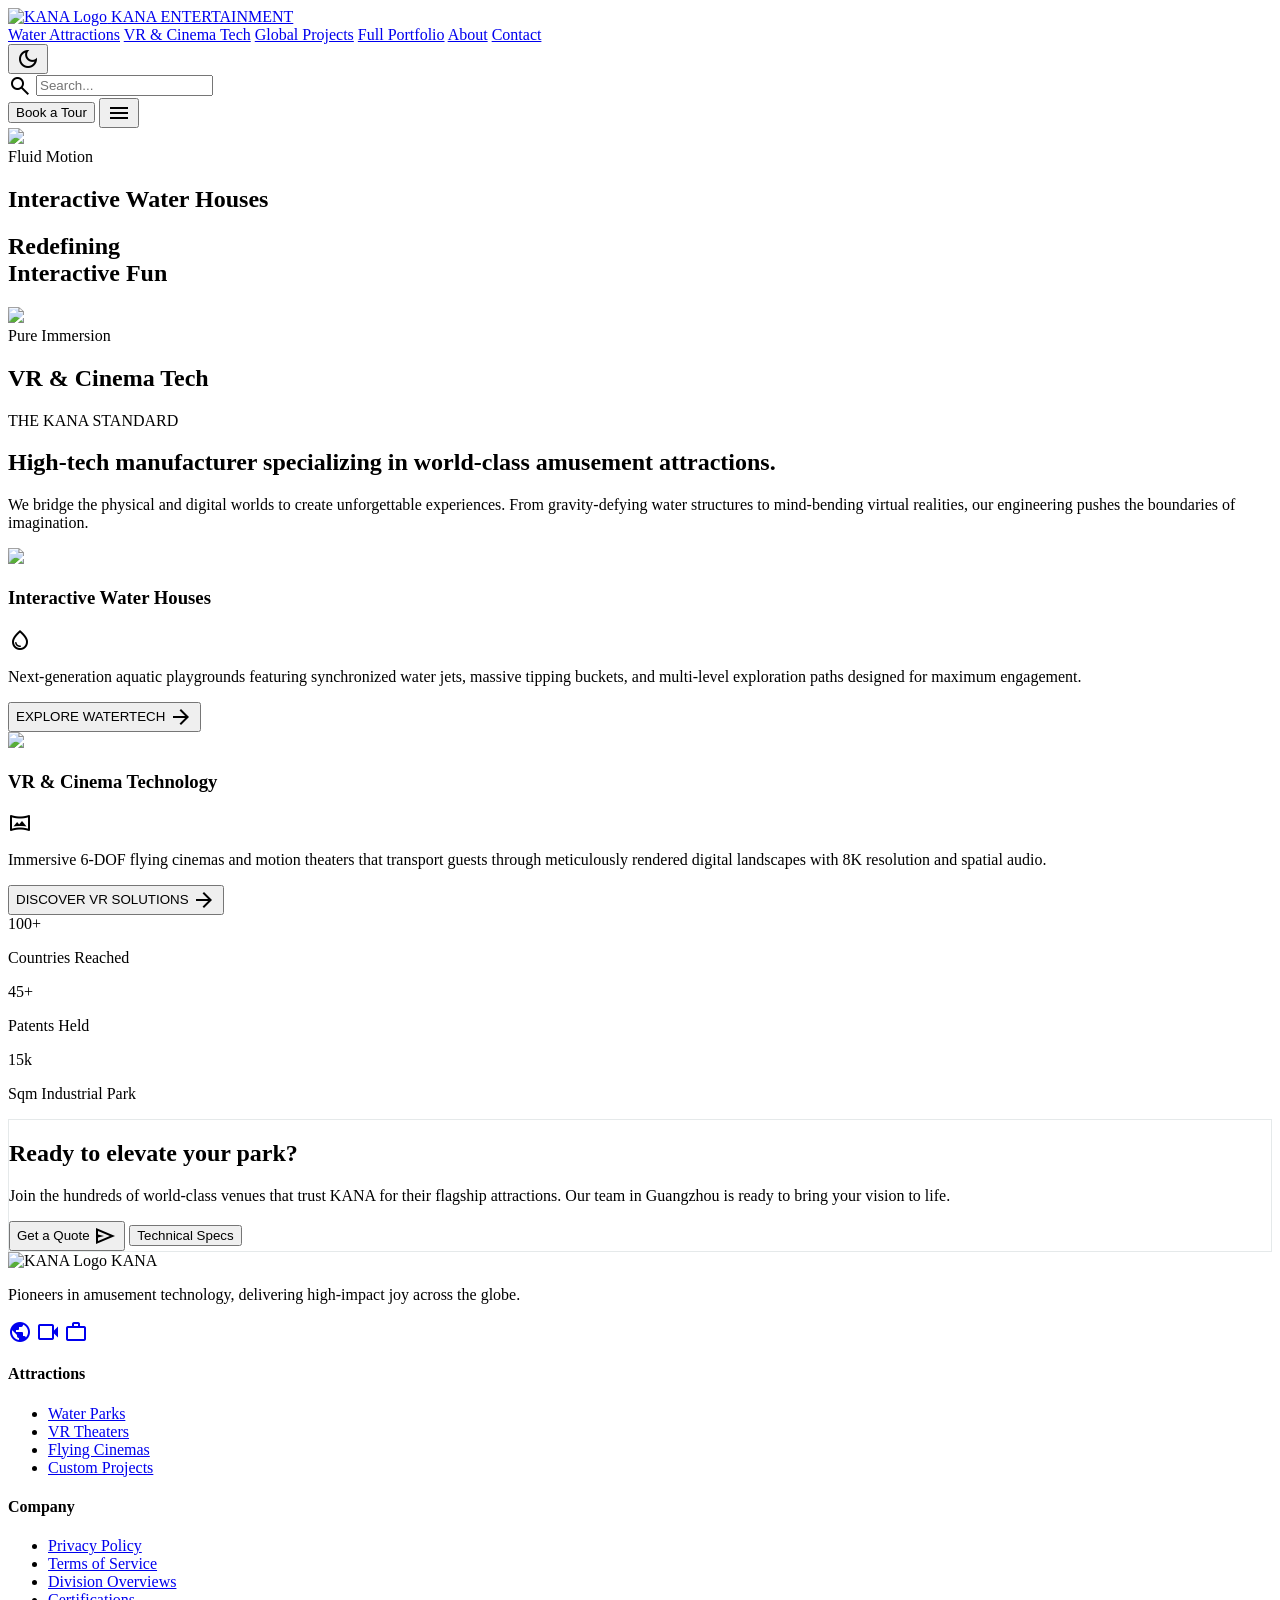
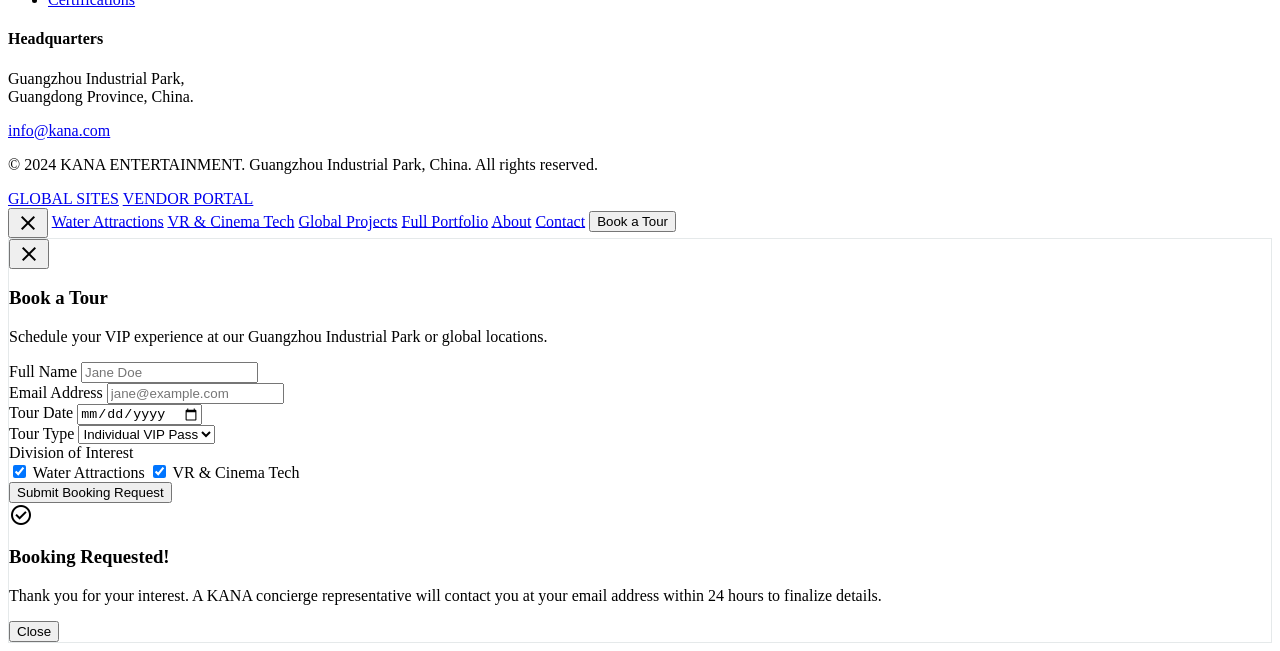
==== index.html @ 8e496fe6 "Add files via upload" ====
<!DOCTYPE html>

<html class="scroll-smooth" lang="en"><head>
<meta charset="utf-8"/>
<meta content="width=device-width, initial-scale=1.0" name="viewport"/>
<title>KANA ENTERTAINMENT | Home</title>
<link href="https://fonts.googleapis.com" rel="preconnect"/>
<link crossorigin="" href="https://fonts.gstatic.com" rel="preconnect"/>
<link href="https://fonts.googleapis.com/css2?family=Sora:wght@600;700;800&amp;family=Plus+Jakarta+Sans:wght@400;500&amp;family=JetBrains+Mono:wght@700&amp;family=Material+Symbols+Outlined:wght,FILL@100..700,0..1&amp;display=swap" rel="stylesheet"/>
<link href="https://fonts.googleapis.com/css2?family=Material+Symbols+Outlined:wght,FILL@100..700,0..1&amp;display=swap" rel="stylesheet"/>
<link href="https://fonts.googleapis.com/css2?family=JetBrains+Mono:wght@100..900&amp;family=Plus+Jakarta+Sans:wght@100..900&amp;family=Sora:wght@100..900&amp;display=swap" rel="stylesheet"/>
<script src="https://cdn.tailwindcss.com?plugins=forms,container-queries"></script>
<script id="tailwind-config">
      tailwind.config = {
        darkMode: "class",
        theme: {
          extend: {
            "colors": {
                    "on-tertiary": "#ffffff",
                    "on-primary-container": "#6f93a0",
                    "on-tertiary-fixed": "#001f23",
                    "surface-container": "#eeeeee",
                    "secondary": "#a04100",
                    "surface-dim": "#dadadb",
                    "surface-container-lowest": "#ffffff",
                    "on-primary-fixed-variant": "#274c57",
                    "kinetic-orange": "#FF6B00",
                    "on-secondary": "#ffffff",
                    "surface-container-low": "#f4f3f4",
                    "primary-container": "#002b36",
                    "on-primary": "#ffffff",
                    "deep-teal": "#002B36",
                    "on-background": "#1a1c1d",
                    "primary": "#00151b",
                    "on-tertiary-fixed-variant": "#004f55",
                    "surface-variant": "#e2e2e3",
                    "tertiary-fixed": "#87f3ff",
                    "inverse-on-surface": "#f1f0f1",
                    "secondary-fixed-dim": "#ffb693",
                    "on-primary-fixed": "#001f28",
                    "surface": "#faf9fa",
                    "primary-fixed": "#c3e8f7",
                    "neutral-gray": "#F8FAFB",
                    "inverse-surface": "#2f3131",
                    "on-secondary-fixed-variant": "#7a3000",
                    "inverse-primary": "#a7ccda",
                    "secondary-fixed": "#ffdbcc",
                    "on-surface": "#1a1c1d",
                    "tertiary-container": "#002c30",
                    "surface-container-highest": "#e2e2e3",
                    "electric-cyan": "#00A8B5",
                    "tertiary": "#001518",
                    "on-error-container": "#93000a",
                    "outline-variant": "#c1c7cb",
                    "on-surface-variant": "#41484b",
                    "on-tertiary-container": "#009da9",
                    "background": "#faf9fa",
                    "tertiary-fixed-dim": "#59d8e5",
                    "error-container": "#ffdad6",
                    "error": "#ba1a1a",
                    "surface-white": "#FFFFFF",
                    "on-secondary-container": "#572000",
                    "outline": "#71787b",
                    "surface-bright": "#faf9fa",
                    "on-secondary-fixed": "#351000",
                    "secondary-container": "#fe6b00",
                    "surface-tint": "#406370",
                    "surface-container-high": "#e8e8e9",
                    "on-error": "#ffffff",
                    "primary-fixed-dim": "#a7ccda"
            },
            "borderRadius": {
                    "DEFAULT": "0.25rem",
                    "lg": "0.5rem",
                    "xl": "0.75rem",
                    "full": "9999px"
            },
            "spacing": {
                    "margin-mobile": "16px",
                    "base": "8px",
                    "gutter": "24px",
                    "margin-desktop": "64px",
                    "container-max": "1280px",
                    "section-gap": "120px"
            },
            "fontFamily": {
                    "label-caps": ["JetBrains Mono"],
                    "headline-lg": ["Sora"],
                    "headline-lg-mobile": ["Sora"],
                    "body-lg": ["Plus Jakarta Sans"],
                    "headline-md": ["Sora"],
                    "display-lg": ["Sora"],
                    "body-md": ["Plus Jakarta Sans"]
            },
            "fontSize": {
                    "label-caps": ["12px", {"lineHeight": "16px", "letterSpacing": "0.1em", "fontWeight": "700"}],
                    "headline-lg": ["48px", {"lineHeight": "56px", "fontWeight": "700"}],
                    "headline-lg-mobile": ["32px", {"lineHeight": "40px", "fontWeight": "700"}],
                    "body-lg": ["18px", {"lineHeight": "28px", "fontWeight": "400"}],
                    "headline-md": ["32px", {"lineHeight": "40px", "fontWeight": "600"}],
                    "display-lg": ["72px", {"lineHeight": "80px", "letterSpacing": "-0.02em", "fontWeight": "800"}],
                    "body-md": ["16px", {"lineHeight": "24px", "fontWeight": "400"}]
            }
          },
        },
      }
    </script>
<style>
        .material-symbols-outlined {
            font-variation-settings: 'FILL' 0, 'wght' 400, 'GRAD' 0, 'opsz' 24;
            vertical-align: middle;
        }
        .glass-card {
            background: rgba(255, 255, 255, 0.7);
            backdrop-filter: blur(12px);
            border: 1px solid rgba(0, 43, 54, 0.1);
        }
        .hero-split-mask {
            clip-path: polygon(0 0, 100% 0, 85% 100%, 0% 100%);
        }
        @media (max-width: 768px) {
            .hero-split-mask {
                clip-path: none;
            }
        }
    </style>
</head>
<body class="bg-background dark:bg-primary text-on-background dark:text-white font-body-md selection:bg-electric-cyan selection:text-white overflow-x-hidden transition-colors duration-300">
<!-- TopNavBar -->
<nav class="fixed top-0 w-full z-50 bg-surface/80 dark:bg-primary/80 backdrop-blur-md animate-fade-in transition-colors duration-300 border-b border-surface-variant/10 dark:border-white/10">
<div class="flex justify-between items-center w-full px-margin-mobile md:px-margin-desktop py-3 md:py-4 max-w-container-max mx-auto">
<a href="index.html" class="flex items-center gap-3 hover:opacity-90 transition-opacity">
<img alt="KANA Logo" class="h-8 w-8 md:h-10 md:w-10 object-contain" src="https://lh3.googleusercontent.com/aida-public/[base64]"/>
<span class="font-headline-md text-base md:text-xl font-bold text-deep-teal dark:text-electric-cyan tracking-tight whitespace-nowrap">KANA ENTERTAINMENT</span>
</a>
<div class="hidden xl:flex items-center gap-6 2xl:gap-8">
<a class="font-label-caps text-[11px] 2xl:text-label-caps text-on-surface-variant dark:text-surface-variant hover:text-electric-cyan transition-colors duration-200 whitespace-nowrap" href="interactive-water-houses.html">Water Attractions</a>
<a class="font-label-caps text-[11px] 2xl:text-label-caps text-on-surface-variant dark:text-surface-variant hover:text-electric-cyan transition-colors duration-200 whitespace-nowrap" href="vr-cinema-technology.html">VR &amp; Cinema Tech</a>
<a class="font-label-caps text-[11px] 2xl:text-label-caps text-on-surface-variant dark:text-surface-variant hover:text-electric-cyan transition-colors duration-200 whitespace-nowrap" href="global-case-studies.html">Global Projects</a>
<a class="font-label-caps text-[11px] 2xl:text-label-caps text-on-surface-variant dark:text-surface-variant hover:text-electric-cyan transition-colors duration-200 whitespace-nowrap" href="full-portfolio-hero.html">Full Portfolio</a>
<a class="font-label-caps text-[11px] 2xl:text-label-caps text-on-surface-variant dark:text-surface-variant hover:text-electric-cyan transition-colors duration-200" href="index.html#about">About</a>
<a class="font-label-caps text-[11px] 2xl:text-label-caps text-on-surface-variant dark:text-surface-variant hover:text-electric-cyan transition-colors duration-200" href="index.html#contact">Contact</a>
</div>
<div class="flex items-center gap-2 md:gap-4">
<button id="theme-toggle" class="material-symbols-outlined text-deep-teal dark:text-electric-cyan p-2 hover:bg-surface-container dark:hover:bg-primary-container rounded-full transition-all text-xl md:text-2xl" title="Toggle Theme">
  dark_mode
</button>
<div class="hidden 2xl:block relative">
<span class="material-symbols-outlined absolute left-3 top-1/2 -translate-y-1/2 text-outline">search</span>
<input class="bg-surface-container dark:bg-primary/50 border-none rounded-full py-2 pl-10 pr-4 text-body-md text-on-surface dark:text-white focus:ring-2 focus:ring-electric-cyan transition-all w-32 focus:w-48" placeholder="Search..." type="text"/>
</div>
<button class="hidden md:block bg-deep-teal dark:bg-electric-cyan text-white dark:text-primary font-label-caps text-[10px] md:text-label-caps px-4 py-2 md:px-6 md:py-3 rounded-full hover:bg-electric-cyan dark:hover:bg-white active:scale-95 transition-all shadow-lg shadow-deep-teal/10 whitespace-nowrap">Book a Tour</button>
<button id="mobile-menu-btn" class="xl:hidden material-symbols-outlined text-deep-teal dark:text-electric-cyan p-2 focus:outline-none hover:bg-surface-container dark:hover:bg-primary-container rounded-full transition-all text-2xl md:text-3xl" title="Open Menu">
  menu
</button>
</div>
</div>
</nav>
<main>
<!-- Hero Section -->
<section class="relative min-h-screen flex flex-col md:flex-row overflow-hidden">
<!-- Split Left: Water Attractions -->
<div onclick="window.location.href='interactive-water-houses.html'" class="relative w-full md:w-1/2 h-[50vh] md:h-screen hero-split-mask group cursor-pointer transition-all duration-700 ease-in-out md:hover:w-[60%]">
<div class="absolute inset-0 bg-deep-teal/20 z-10 group-hover:bg-deep-teal/0 transition-colors"></div>
<img class="absolute inset-0 w-full h-full object-cover transition-transform duration-1000 group-hover:scale-110" data-alt="A sprawling, ultra-modern luxury water park at golden hour, featuring massive colorful slides, a large interactive water house with kinetic buckets, and sparkling azure pools. The lighting is warm and cinematic, emphasizing the splash and dynamic movement of water. The overall aesthetic is vibrant and premium, aligning with a high-end entertainment resort." src="https://lh3.googleusercontent.com/aida-public/[base64]"/>
<div class="absolute bottom-12 left-12 md:left-margin-desktop z-20 max-w-md">
<span class="inline-block bg-electric-cyan text-white font-label-caps text-label-caps px-3 py-1 rounded-full mb-4">Fluid Motion</span>
<h2 class="font-headline-lg-mobile md:font-headline-lg text-headline-lg-mobile md:text-headline-lg text-white drop-shadow-lg">Interactive Water Houses</h2>
</div>
</div>
<!-- Hero Center Title Overlay -->
<div class="absolute inset-0 z-30 pointer-events-none flex items-center justify-center">
<div class="text-center px-4">
<h1 class="font-display-lg text-[40px] md:text-display-lg leading-tight text-white md:text-deep-teal drop-shadow-2xl mix-blend-difference">
                        Redefining<br/>Interactive Fun
                    </h1>
</div>
</div>
<!-- Split Right: VR Tech -->
<div onclick="window.location.href='vr-cinema-technology.html'" class="relative w-full md:w-1/2 h-[50vh] md:h-screen group cursor-pointer transition-all duration-700 ease-in-out md:hover:w-[60%]">
<div class="absolute inset-0 bg-primary/40 z-10 group-hover:bg-primary/10 transition-colors"></div>
<img class="absolute inset-0 w-full h-full object-cover transition-transform duration-1000 group-hover:scale-110" data-alt="A futuristic virtual reality flight cinema interior with sleek ergonomic motion seats and immersive high-resolution screens. The lighting features neon electric cyan and kinetic orange accents against a dark, tech-focused environment. High-tech sensors and carbon fiber textures are visible, creating a sophisticated and cutting-edge digital entertainment atmosphere." src="https://lh3.googleusercontent.com/aida-public/[base64]"/>
<div class="absolute bottom-12 right-12 md:right-margin-desktop z-20 text-right max-w-md">
<span class="inline-block bg-kinetic-orange text-white font-label-caps text-label-caps px-3 py-1 rounded-full mb-4">Pure Immersion</span>
<h2 class="font-headline-lg-mobile md:font-headline-lg text-headline-lg-mobile md:text-headline-lg text-white drop-shadow-lg">VR &amp; Cinema Tech</h2>
</div>
</div>
</section>
<!-- Intro Section (About) -->
<section id="about" class="py-section-gap px-margin-mobile md:px-margin-desktop max-w-container-max mx-auto text-center">
<p class="font-label-caps text-label-caps text-electric-cyan mb-4">THE KANA STANDARD</p>
<h2 class="font-headline-lg-mobile md:font-headline-lg text-headline-lg-mobile md:text-headline-lg text-deep-teal max-w-3xl mx-auto mb-8">
                High-tech manufacturer specializing in world-class amusement attractions.
            </h2>
<p class="font-body-lg text-body-lg text-on-surface-variant max-w-2xl mx-auto">
                We bridge the physical and digital worlds to create unforgettable experiences. From gravity-defying water structures to mind-bending virtual realities, our engineering pushes the boundaries of imagination.
            </p>
</section>
<!-- Divisions Section: Bento Grid Cards -->
<section class="pb-section-gap px-margin-mobile md:px-margin-desktop max-w-container-max mx-auto">
<div class="grid grid-cols-1 lg:grid-cols-2 gap-gutter">
<!-- Water House Card -->
<div class="group relative overflow-hidden rounded-xl bg-surface-white border border-surface-variant hover:border-electric-cyan transition-all duration-300">
<div class="aspect-[16/9] overflow-hidden">
<img class="w-full h-full object-cover transition-transform duration-500 group-hover:scale-105" data-alt="Close up of a highly detailed, colorful interactive water play structure designed for kids and families. Multiple tiers, decorative water features, and bright yellow and blue pipes create a playful environment. The water is crystalline and caught in high-speed motion, reflecting bright daylight. Professional architectural photography with a focus on structural innovation." src="https://lh3.googleusercontent.com/aida-public/[base64]"/>
</div>
<div class="p-8">
<div class="flex justify-between items-start mb-4">
<h3 class="font-headline-md text-headline-md text-deep-teal">Interactive Water Houses</h3>
<span class="material-symbols-outlined text-electric-cyan">water_drop</span>
</div>
<p class="font-body-md text-body-md text-on-surface-variant mb-6">
                            Next-generation aquatic playgrounds featuring synchronized water jets, massive tipping buckets, and multi-level exploration paths designed for maximum engagement.
                        </p>
<button onclick="window.location.href='interactive-water-houses.html'" class="flex items-center gap-2 font-label-caps text-label-caps text-electric-cyan group/btn">
                            EXPLORE WATERTECH 
                            <span class="material-symbols-outlined transition-transform group-hover/btn:translate-x-1">arrow_forward</span>
</button>
</div>
</div>
<!-- VR Tech Card -->
<div class="group relative overflow-hidden rounded-xl bg-surface-white border border-surface-variant hover:border-kinetic-orange transition-all duration-300">
<div class="aspect-[16/9] overflow-hidden">
<img class="w-full h-full object-cover transition-transform duration-500 group-hover:scale-105" data-alt="A high-tech VR flying cinema rig featuring heavy-duty robotic arms and 6-DOF motion platforms. The lighting is moody and dark with sharp kinetic orange accents illuminating the mechanical joints and polished carbon fiber panels. The image captures the sheer scale and engineering precision of a top-tier amusement technology factory." src="https://lh3.googleusercontent.com/aida-public/[base64]"/>
</div>
<div class="p-8">
<div class="flex justify-between items-start mb-4">
<h3 class="font-headline-md text-headline-md text-deep-teal">VR &amp; Cinema Technology</h3>
<span class="material-symbols-outlined text-kinetic-orange">vrpano</span>
</div>
<p class="font-body-md text-body-md text-on-surface-variant mb-6">
                            Immersive 6-DOF flying cinemas and motion theaters that transport guests through meticulously rendered digital landscapes with 8K resolution and spatial audio.
                        </p>
<button onclick="window.location.href='vr-cinema-technology.html'" class="flex items-center gap-2 font-label-caps text-label-caps text-kinetic-orange group/btn">
                            DISCOVER VR SOLUTIONS 
                            <span class="material-symbols-outlined transition-transform group-hover/btn:translate-x-1">arrow_forward</span>
</button>
</div>
</div>
</div>
</section>
<!-- Stats Section -->
<section class="bg-deep-teal py-section-gap relative overflow-hidden">
<!-- Decorative Background Element -->
<div class="absolute -top-24 -right-24 w-96 h-96 bg-electric-cyan/10 rounded-full blur-3xl"></div>
<div class="absolute -bottom-24 -left-24 w-96 h-96 bg-kinetic-orange/10 rounded-full blur-3xl"></div>
<div class="px-margin-mobile md:px-margin-desktop max-w-container-max mx-auto relative z-10">
<div class="grid grid-cols-1 md:grid-cols-3 gap-gutter text-center">
<div class="p-8 group">
<div class="text-electric-cyan font-display-lg text-display-lg mb-2 group-hover:scale-110 transition-transform">100+</div>
<p class="font-label-caps text-label-caps text-surface-white/60">Countries Reached</p>
</div>
<div class="p-8 group border-y md:border-y-0 md:border-x border-white/10">
<div class="text-kinetic-orange font-display-lg text-display-lg mb-2 group-hover:scale-110 transition-transform">45+</div>
<p class="font-label-caps text-label-caps text-surface-white/60">Patents Held</p>
</div>
<div class="p-8 group">
<div class="text-surface-white font-display-lg text-display-lg mb-2 group-hover:scale-110 transition-transform">15k</div>
<p class="font-label-caps text-label-caps text-surface-white/60">Sqm Industrial Park</p>
</div>
</div>
</div>
</section>
<!-- CTA Section -->
<section class="py-section-gap px-margin-mobile md:px-margin-desktop max-w-container-max mx-auto">
<div class="glass-card rounded-2xl p-12 flex flex-col md:flex-row items-center justify-between gap-gutter">
<div class="max-w-xl">
<h2 class="font-headline-md text-headline-md text-deep-teal mb-4">Ready to elevate your park?</h2>
<p class="font-body-md text-body-md text-on-surface-variant">
                        Join the hundreds of world-class venues that trust KANA for their flagship attractions. Our team in Guangzhou is ready to bring your vision to life.
                    </p>
</div>
<div class="flex flex-col sm:flex-row gap-4">
<button class="bg-kinetic-orange text-white font-label-caps text-label-caps px-10 py-5 rounded-full hover:shadow-xl hover:shadow-kinetic-orange/20 transition-all flex items-center gap-2">
                        Get a Quote <span class="material-symbols-outlined">send</span>
</button>
<button onclick="window.location.href='full-portfolio-hero.html'" class="border-2 border-electric-cyan text-electric-cyan font-label-caps text-label-caps px-10 py-5 rounded-full hover:bg-electric-cyan hover:text-white transition-all">
                        Technical Specs
                    </button>
</div>
</div>
</section>
</main>
<!-- Footer -->
<footer id="contact" class="bg-deep-teal w-full py-section-gap">
<div class="grid grid-cols-1 md:grid-cols-4 gap-gutter px-margin-mobile md:px-margin-desktop max-w-container-max mx-auto">
<!-- Brand Column -->
<div class="space-y-6">
<div class="flex items-center gap-3">
<img alt="KANA Logo" class="h-8 w-8 object-contain" src="https://lh3.googleusercontent.com/aida-public/[base64]"/>
<span class="font-headline-md text-headline-md font-bold text-kinetic-orange">KANA</span>
</div>
<p class="font-body-md text-body-md text-surface-variant/70">
                    Pioneers in amusement technology, delivering high-impact joy across the globe.
                </p>
<div class="flex gap-4">
<a class="text-surface-variant/70 hover:text-electric-cyan transition-colors" href="#"><span class="material-symbols-outlined">public</span></a>
<a class="text-surface-variant/70 hover:text-electric-cyan transition-colors" href="#"><span class="material-symbols-outlined">videocam</span></a>
<a class="text-surface-variant/70 hover:text-electric-cyan transition-colors" href="#"><span class="material-symbols-outlined">work</span></a>
</div>
</div>
<!-- Links Column 1 -->
<div>
<h4 class="font-label-caps text-label-caps text-surface-white mb-6">Attractions</h4>
<ul class="space-y-4">
<li><a class="font-body-md text-body-md text-surface-variant/70 hover:text-kinetic-orange transition-colors" href="interactive-water-houses.html">Water Parks</a></li>
<li><a class="font-body-md text-body-md text-surface-variant/70 hover:text-kinetic-orange transition-colors" href="vr-cinema-technology.html">VR Theaters</a></li>
<li><a class="font-body-md text-body-md text-surface-variant/70 hover:text-kinetic-orange transition-colors" href="vr-cinema-technology.html">Flying Cinemas</a></li>
<li><a class="font-body-md text-body-md text-surface-variant/70 hover:text-kinetic-orange transition-colors" href="global-case-studies.html">Custom Projects</a></li>
</ul>
</div>
<!-- Links Column 2 -->
<div>
<h4 class="font-label-caps text-label-caps text-surface-white mb-6">Company</h4>
<ul class="space-y-4">
<li><a class="font-body-md text-body-md text-surface-variant/70 hover:text-kinetic-orange transition-colors" href="#">Privacy Policy</a></li>
<li><a class="font-body-md text-body-md text-surface-variant/70 hover:text-kinetic-orange transition-colors" href="#">Terms of Service</a></li>
<li><a class="font-body-md text-body-md text-surface-variant/70 hover:text-kinetic-orange transition-colors" href="full-portfolio-hero.html">Division Overviews</a></li>
<li><a class="font-body-md text-body-md text-surface-variant/70 hover:text-kinetic-orange transition-colors" href="#">Certifications</a></li>
</ul>
</div>
<!-- Contact Column -->
<div>
<h4 class="font-label-caps text-label-caps text-surface-white mb-6">Headquarters</h4>
<p class="font-body-md text-body-md text-surface-variant/70 mb-4">
                    Guangzhou Industrial Park,<br/>Guangdong Province, China.
                </p>
<a class="font-body-md text-body-md text-electric-cyan hover:underline" href="mailto:info@kana.com">info@kana.com</a>
</div>
</div>
<div class="mt-section-gap border-t border-white/5 pt-8 px-margin-mobile md:px-margin-desktop max-w-container-max mx-auto flex flex-col md:flex-row justify-between items-center gap-4">
<p class="font-label-caps text-[10px] text-surface-variant/50">
                © 2024 KANA ENTERTAINMENT. Guangzhou Industrial Park, China. All rights reserved.
            </p>
<div class="flex gap-6">
<a class="font-label-caps text-[10px] text-surface-variant/50 hover:text-electric-cyan" href="#">GLOBAL SITES</a>
<a class="font-label-caps text-[10px] text-surface-variant/50 hover:text-electric-cyan" href="#">VENDOR PORTAL</a>
</div>
</div>
</footer>
<!-- Mobile Menu Drawer -->
<div id="mobile-menu" class="fixed inset-0 z-50 bg-background/95 dark:bg-primary/95 backdrop-blur-lg transform translate-x-full transition-transform duration-300 md:hidden flex flex-col justify-center items-center gap-8">
  <button id="mobile-menu-close" class="absolute top-6 right-6 material-symbols-outlined text-deep-teal dark:text-electric-cyan p-2 text-2xl" title="Close Menu">
    close
  </button>
  <a class="font-headline-md text-deep-teal dark:text-surface-variant hover:text-kinetic-orange text-2xl transition-colors" href="interactive-water-houses.html">Water Attractions</a>
  <a class="font-headline-md text-deep-teal dark:text-surface-variant hover:text-kinetic-orange text-2xl transition-colors" href="vr-cinema-technology.html">VR &amp; Cinema Tech</a>
  <a class="font-headline-md text-deep-teal dark:text-surface-variant hover:text-kinetic-orange text-2xl transition-colors" href="global-case-studies.html">Global Projects</a>
  <a class="font-headline-md text-deep-teal dark:text-surface-variant hover:text-kinetic-orange text-2xl transition-colors" href="full-portfolio-hero.html">Full Portfolio</a>
  <a class="font-headline-md text-deep-teal dark:text-surface-variant hover:text-kinetic-orange text-2xl transition-colors" href="#about">About</a>
  <a class="font-headline-md text-deep-teal dark:text-surface-variant hover:text-kinetic-orange text-2xl transition-colors" href="#contact">Contact</a>
  <button class="bg-kinetic-orange text-white font-label-caps text-label-caps px-8 py-4 rounded-full mt-4 hover:scale-105 active:scale-95 transition-all shadow-lg shadow-kinetic-orange/20">Book a Tour</button>
</div>

<!-- Booking Modal -->
<div id="booking-modal" class="fixed inset-0 z-50 flex items-center justify-center bg-black/60 backdrop-blur-sm opacity-0 pointer-events-none transition-all duration-300">
  <div class="glass-card bg-surface/90 dark:bg-primary-container/95 p-8 rounded-2xl max-w-lg w-full mx-4 shadow-2xl relative border border-white/20 transform scale-90 transition-transform duration-300 text-on-surface dark:text-white">
    <button id="booking-modal-close" class="absolute top-4 right-4 material-symbols-outlined text-deep-teal dark:text-electric-cyan text-xl hover:scale-110 transition-transform" title="Close Modal">
      close
    </button>
    <div id="booking-form-container">
      <h3 class="font-headline-md text-headline-md text-deep-teal dark:text-electric-cyan mb-2">Book a Tour</h3>
      <p class="font-body-md text-sm text-on-surface-variant dark:text-surface-variant/80 mb-6">Schedule your VIP experience at our Guangzhou Industrial Park or global locations.</p>
      
      <form id="booking-form" class="space-y-4">
        <div>
          <label class="block text-xs font-label-caps text-deep-teal dark:text-electric-cyan mb-1">Full Name</label>
          <input type="text" required class="w-full bg-surface-container dark:bg-primary/50 border border-outline-variant/30 dark:border-white/10 rounded-lg p-3 text-body-md text-on-surface dark:text-white focus:ring-2 focus:ring-electric-cyan focus:outline-none" placeholder="Jane Doe"/>
        </div>
        <div>
          <label class="block text-xs font-label-caps text-deep-teal dark:text-electric-cyan mb-1">Email Address</label>
          <input type="email" required class="w-full bg-surface-container dark:bg-primary/50 border border-outline-variant/30 dark:border-white/10 rounded-lg p-3 text-body-md text-on-surface dark:text-white focus:ring-2 focus:ring-electric-cyan focus:outline-none" placeholder="jane@example.com"/>
        </div>
        <div class="grid grid-cols-2 gap-4">
          <div>
            <label class="block text-xs font-label-caps text-deep-teal dark:text-electric-cyan mb-1">Tour Date</label>
            <input type="date" required class="w-full bg-surface-container dark:bg-primary/50 border border-outline-variant/30 dark:border-white/10 rounded-lg p-3 text-body-md text-on-surface dark:text-white focus:ring-2 focus:ring-electric-cyan focus:outline-none"/>
          </div>
          <div>
            <label class="block text-xs font-label-caps text-deep-teal dark:text-electric-cyan mb-1">Tour Type</label>
            <select class="w-full bg-surface-container dark:bg-primary/50 border border-outline-variant/30 dark:border-white/10 rounded-lg p-3 text-body-md text-on-surface dark:text-white focus:ring-2 focus:ring-electric-cyan focus:outline-none">
              <option>Individual VIP Pass</option>
              <option>Group Platinum</option>
              <option>Corporate Inquiry</option>
            </select>
          </div>
        </div>
        <div>
          <label class="block text-xs font-label-caps text-deep-teal dark:text-electric-cyan mb-1">Division of Interest</label>
          <div class="flex gap-4">
            <label class="flex items-center gap-2 text-sm text-on-surface dark:text-white">
              <input type="checkbox" checked class="rounded border-outline-variant/30 text-electric-cyan focus:ring-electric-cyan"/> Water Attractions
            </label>
            <label class="flex items-center gap-2 text-sm text-on-surface dark:text-white">
              <input type="checkbox" checked class="rounded border-outline-variant/30 text-electric-cyan focus:ring-electric-cyan"/> VR & Cinema Tech
            </label>
          </div>
        </div>
        <button type="submit" class="w-full bg-kinetic-orange hover:bg-secondary text-white font-label-caps text-label-caps py-4 rounded-lg mt-2 shadow-lg shadow-kinetic-orange/20 transition-all hover:scale-[1.02] active:scale-95">
          Submit Booking Request
        </button>
      </form>
    </div>
    
    <!-- Success Message (hidden by default) -->
    <div id="booking-success" class="hidden text-center py-8">
      <span class="material-symbols-outlined text-6xl text-electric-cyan animate-bounce mb-4">check_circle</span>
      <h3 class="font-headline-md text-headline-md text-deep-teal dark:text-white mb-2">Booking Requested!</h3>
      <p class="font-body-md text-on-surface-variant dark:text-surface-variant/80 mb-6">Thank you for your interest. A KANA concierge representative will contact you at your email address within 24 hours to finalize details.</p>
      <button id="booking-success-close" class="bg-deep-teal text-white font-label-caps text-label-caps px-8 py-3 rounded-full hover:bg-electric-cyan transition-colors">Close</button>
    </div>
  </div>
</div>

<script>
        // Simple scroll effect for TopAppBar
        window.addEventListener('scroll', () => {
            const nav = document.querySelector('nav');
            if (window.scrollY > 50) {
                nav.classList.add('shadow-lg');
            } else {
                nav.classList.remove('shadow-lg');
            }
        });

        // Micro-interaction for Stats
        const stats = document.querySelectorAll('.font-display-lg');
        const observerOptions = {
            threshold: 0.5
        };

        const observer = new IntersectionObserver((entries) => {
            entries.forEach(entry => {
                if (entry.isIntersecting) {
                    entry.target.classList.add('animate-pulse');
                    setTimeout(() => entry.target.classList.remove('animate-pulse'), 1000);
                }
            });
        }, observerOptions);

        stats.forEach(stat => observer.observe(stat));

        // Theme Toggle Logic
        const themeToggleBtn = document.getElementById('theme-toggle');
        const currentTheme = localStorage.getItem('theme');
        
        if (currentTheme === 'dark') {
            document.documentElement.classList.add('dark');
            themeToggleBtn.textContent = 'light_mode';
        } else {
            document.documentElement.classList.remove('dark');
            themeToggleBtn.textContent = 'dark_mode';
        }
        
        themeToggleBtn.addEventListener('click', () => {
            if (document.documentElement.classList.contains('dark')) {
                document.documentElement.classList.remove('dark');
                localStorage.setItem('theme', 'light');
                themeToggleBtn.textContent = 'dark_mode';
            } else {
                document.documentElement.classList.add('dark');
                localStorage.setItem('theme', 'dark');
                themeToggleBtn.textContent = 'light_mode';
            }
        });

        // Mobile Menu Logic
        const mobileMenuBtn = document.getElementById('mobile-menu-btn');
        const mobileMenuClose = document.getElementById('mobile-menu-close');
        const mobileMenu = document.getElementById('mobile-menu');
        
        mobileMenuBtn.addEventListener('click', () => {
            mobileMenu.classList.remove('translate-x-full');
        });
        
        mobileMenuClose.addEventListener('click', () => {
            mobileMenu.classList.add('translate-x-full');
        });
        
        // Close mobile menu when clicking a link
        mobileMenu.querySelectorAll('a').forEach(link => {
            link.addEventListener('click', () => {
                mobileMenu.classList.add('translate-x-full');
            });
        });

        // Booking Modal Logic
        const bookingModal = document.getElementById('booking-modal');
        const bookingForm = document.getElementById('booking-form');
        const bookingFormContainer = document.getElementById('booking-form-container');
        const bookingSuccess = document.getElementById('booking-success');
        const bookingModalClose = document.getElementById('booking-modal-close');
        const bookingSuccessClose = document.getElementById('booking-success-close');

        // Open modal for all Book/Reserve/Inquire buttons
        function bindBookingEvents() {
            document.querySelectorAll('button, a').forEach(el => {
                const text = el.textContent.trim().toLowerCase();
                if (text.includes('book') || text.includes('reserve') || text.includes('inquire')) {
                    el.removeEventListener('click', openBookingModal);
                    el.addEventListener('click', openBookingModal);
                }
            });
        }

        function openBookingModal(e) {
            e.preventDefault();
            bookingFormContainer.classList.remove('hidden');
            bookingSuccess.classList.add('hidden');
            bookingModal.classList.remove('opacity-0', 'pointer-events-none');
            bookingModal.querySelector('.glass-card').classList.remove('scale-90');
            bookingModal.querySelector('.glass-card').classList.add('scale-100');
        }

        function closeModal() {
            bookingModal.classList.add('opacity-0', 'pointer-events-none');
            bookingModal.querySelector('.glass-card').classList.remove('scale-100');
            bookingModal.querySelector('.glass-card').classList.add('scale-90');
        }

        bookingModalClose.addEventListener('click', closeModal);
        bookingSuccessClose.addEventListener('click', closeModal);

        // Close on clicking overlay background
        bookingModal.addEventListener('click', (e) => {
            if (e.target === bookingModal) closeModal();
        });

        // Close on escape key
        document.addEventListener('keydown', (e) => {
            if (e.key === 'Escape') {
                closeModal();
                mobileMenu.classList.add('translate-x-full');
            }
        });

        // Handle form submit
        bookingForm.addEventListener('submit', (e) => {
            e.preventDefault();
            bookingFormContainer.classList.add('hidden');
            bookingSuccess.classList.remove('hidden');
        });

        // Initial binding
        bindBookingEvents();
    </script>
</body></html>
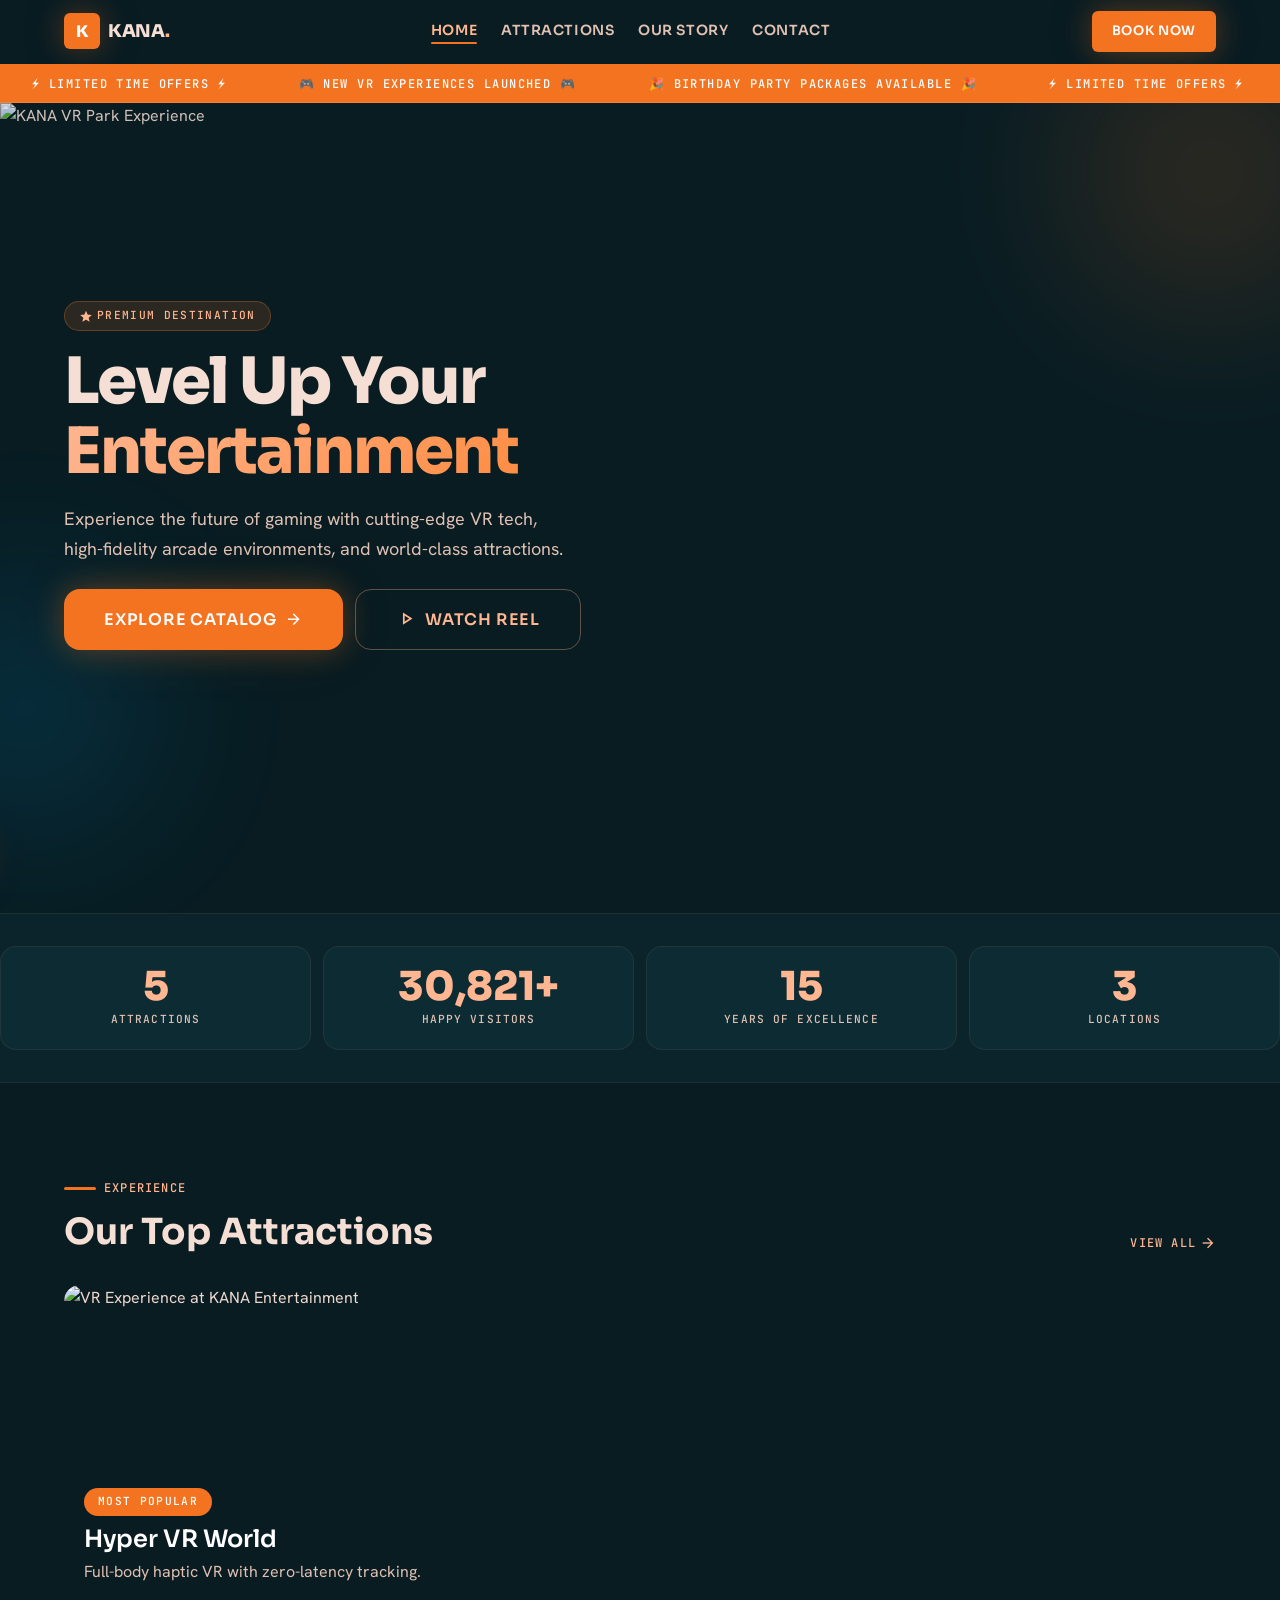
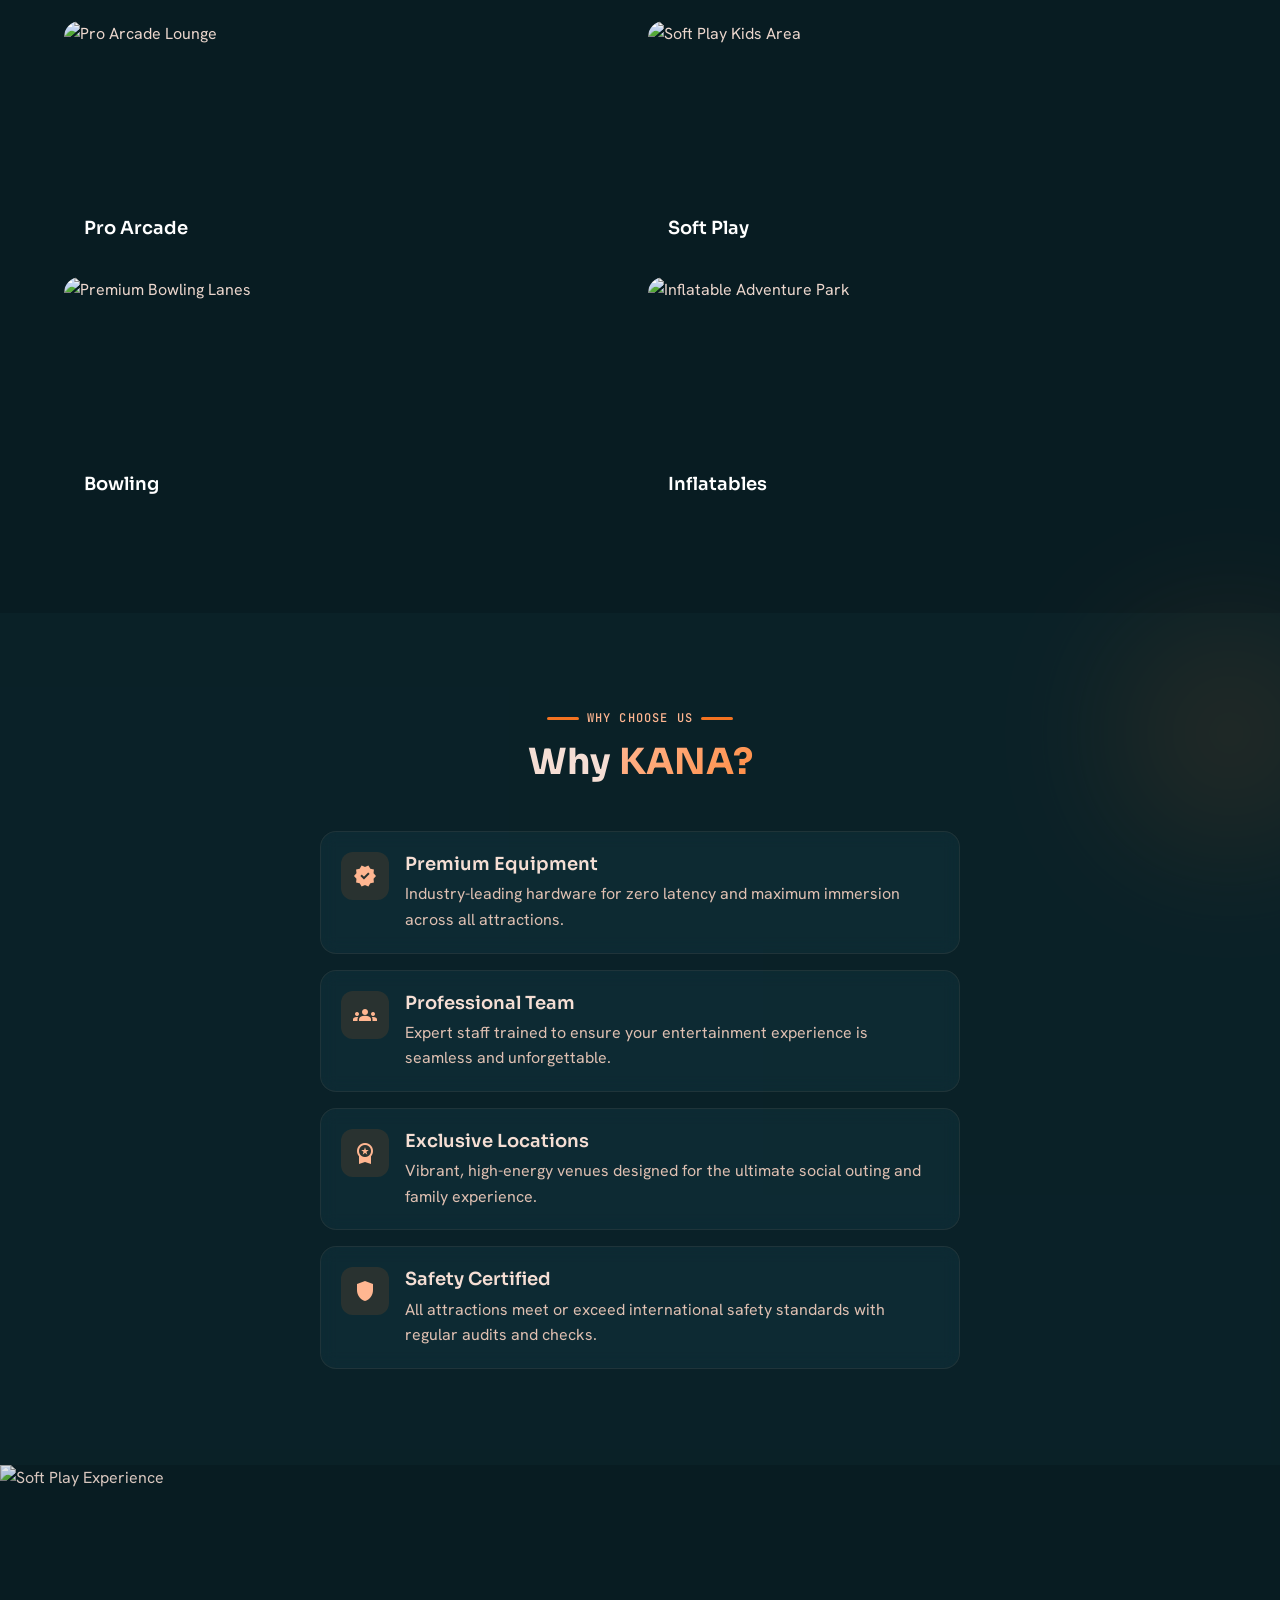
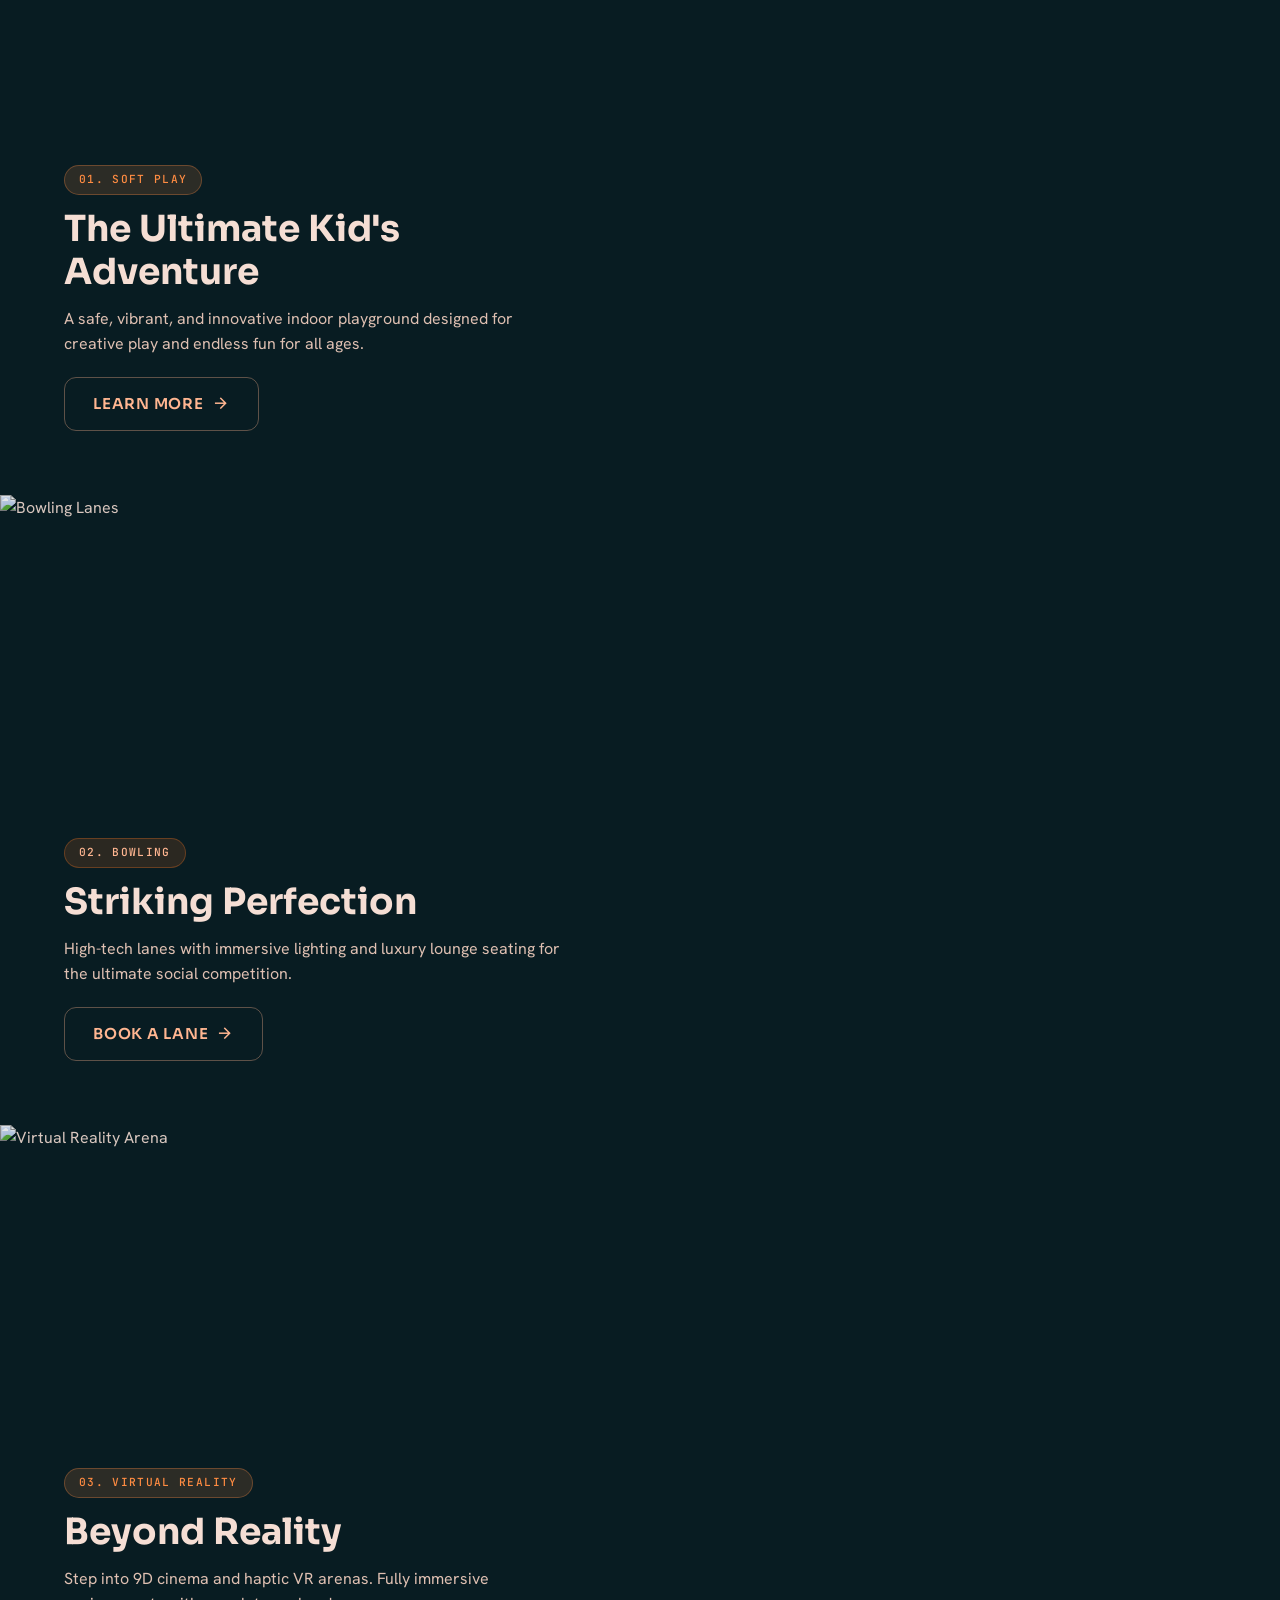
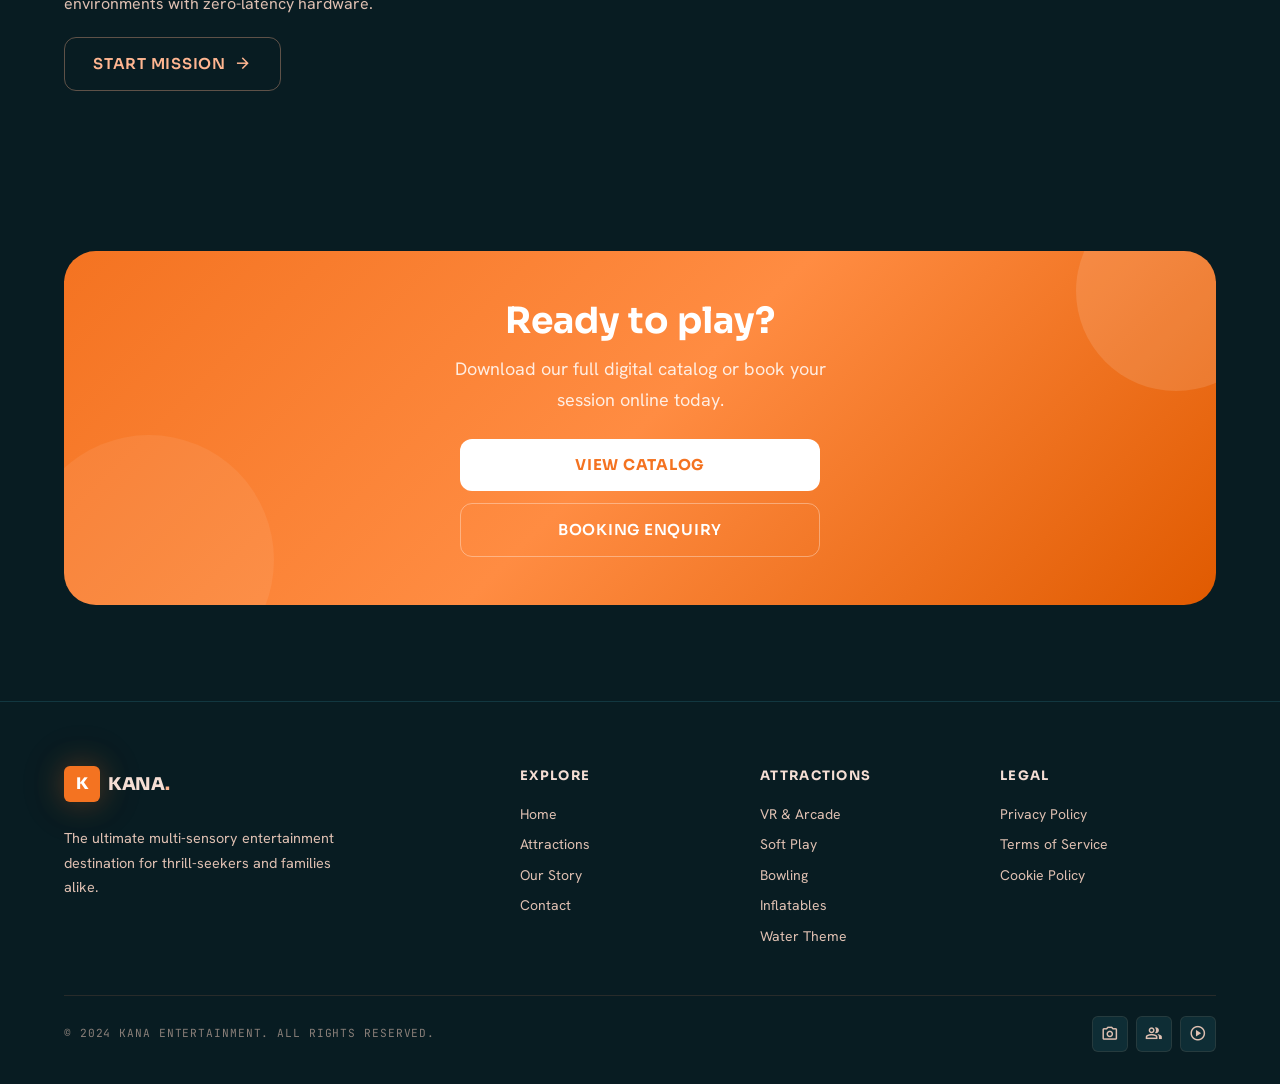
==== commit 087a8793: "Add files via upload" ====
--- a/index.html
+++ b/index.html
@@ -1,547 +1,453 @@
 <!DOCTYPE html>
-
-<html class="scroll-smooth" lang="en"><head>
-<meta charset="utf-8"/>
-<meta content="width=device-width, initial-scale=1.0" name="viewport"/>
-<title>KANA ENTERTAINMENT | Home</title>
-<link href="https://fonts.googleapis.com" rel="preconnect"/>
-<link crossorigin="" href="https://fonts.gstatic.com" rel="preconnect"/>
-<link href="https://fonts.googleapis.com/css2?family=Sora:wght@600;700;800&amp;family=Plus+Jakarta+Sans:wght@400;500&amp;family=JetBrains+Mono:wght@700&amp;family=Material+Symbols+Outlined:wght,FILL@100..700,0..1&amp;display=swap" rel="stylesheet"/>
-<link href="https://fonts.googleapis.com/css2?family=Material+Symbols+Outlined:wght,FILL@100..700,0..1&amp;display=swap" rel="stylesheet"/>
-<link href="https://fonts.googleapis.com/css2?family=JetBrains+Mono:wght@100..900&amp;family=Plus+Jakarta+Sans:wght@100..900&amp;family=Sora:wght@100..900&amp;display=swap" rel="stylesheet"/>
-<script src="https://cdn.tailwindcss.com?plugins=forms,container-queries"></script>
-<script id="tailwind-config">
-      tailwind.config = {
-        darkMode: "class",
-        theme: {
-          extend: {
-            "colors": {
-                    "on-tertiary": "#ffffff",
-                    "on-primary-container": "#6f93a0",
-                    "on-tertiary-fixed": "#001f23",
-                    "surface-container": "#eeeeee",
-                    "secondary": "#a04100",
-                    "surface-dim": "#dadadb",
-                    "surface-container-lowest": "#ffffff",
-                    "on-primary-fixed-variant": "#274c57",
-                    "kinetic-orange": "#FF6B00",
-                    "on-secondary": "#ffffff",
-                    "surface-container-low": "#f4f3f4",
-                    "primary-container": "#002b36",
-                    "on-primary": "#ffffff",
-                    "deep-teal": "#002B36",
-                    "on-background": "#1a1c1d",
-                    "primary": "#00151b",
-                    "on-tertiary-fixed-variant": "#004f55",
-                    "surface-variant": "#e2e2e3",
-                    "tertiary-fixed": "#87f3ff",
-                    "inverse-on-surface": "#f1f0f1",
-                    "secondary-fixed-dim": "#ffb693",
-                    "on-primary-fixed": "#001f28",
-                    "surface": "#faf9fa",
-                    "primary-fixed": "#c3e8f7",
-                    "neutral-gray": "#F8FAFB",
-                    "inverse-surface": "#2f3131",
-                    "on-secondary-fixed-variant": "#7a3000",
-                    "inverse-primary": "#a7ccda",
-                    "secondary-fixed": "#ffdbcc",
-                    "on-surface": "#1a1c1d",
-                    "tertiary-container": "#002c30",
-                    "surface-container-highest": "#e2e2e3",
-                    "electric-cyan": "#00A8B5",
-                    "tertiary": "#001518",
-                    "on-error-container": "#93000a",
-                    "outline-variant": "#c1c7cb",
-                    "on-surface-variant": "#41484b",
-                    "on-tertiary-container": "#009da9",
-                    "background": "#faf9fa",
-                    "tertiary-fixed-dim": "#59d8e5",
-                    "error-container": "#ffdad6",
-                    "error": "#ba1a1a",
-                    "surface-white": "#FFFFFF",
-                    "on-secondary-container": "#572000",
-                    "outline": "#71787b",
-                    "surface-bright": "#faf9fa",
-                    "on-secondary-fixed": "#351000",
-                    "secondary-container": "#fe6b00",
-                    "surface-tint": "#406370",
-                    "surface-container-high": "#e8e8e9",
-                    "on-error": "#ffffff",
-                    "primary-fixed-dim": "#a7ccda"
-            },
-            "borderRadius": {
-                    "DEFAULT": "0.25rem",
-                    "lg": "0.5rem",
-                    "xl": "0.75rem",
-                    "full": "9999px"
-            },
-            "spacing": {
-                    "margin-mobile": "16px",
-                    "base": "8px",
-                    "gutter": "24px",
-                    "margin-desktop": "64px",
-                    "container-max": "1280px",
-                    "section-gap": "120px"
-            },
-            "fontFamily": {
-                    "label-caps": ["JetBrains Mono"],
-                    "headline-lg": ["Sora"],
-                    "headline-lg-mobile": ["Sora"],
-                    "body-lg": ["Plus Jakarta Sans"],
-                    "headline-md": ["Sora"],
-                    "display-lg": ["Sora"],
-                    "body-md": ["Plus Jakarta Sans"]
-            },
-            "fontSize": {
-                    "label-caps": ["12px", {"lineHeight": "16px", "letterSpacing": "0.1em", "fontWeight": "700"}],
-                    "headline-lg": ["48px", {"lineHeight": "56px", "fontWeight": "700"}],
-                    "headline-lg-mobile": ["32px", {"lineHeight": "40px", "fontWeight": "700"}],
-                    "body-lg": ["18px", {"lineHeight": "28px", "fontWeight": "400"}],
-                    "headline-md": ["32px", {"lineHeight": "40px", "fontWeight": "600"}],
-                    "display-lg": ["72px", {"lineHeight": "80px", "letterSpacing": "-0.02em", "fontWeight": "800"}],
-                    "body-md": ["16px", {"lineHeight": "24px", "fontWeight": "400"}]
-            }
-          },
-        },
-      }
-    </script>
-<style>
-        .material-symbols-outlined {
-            font-variation-settings: 'FILL' 0, 'wght' 400, 'GRAD' 0, 'opsz' 24;
-            vertical-align: middle;
+<html lang="en">
+<head>
+  <meta charset="utf-8">
+  <meta name="viewport" content="width=device-width, initial-scale=1.0">
+  <title>KANA ENTERTAINMENT | Level Up Your Entertainment</title>
+  <meta name="description" content="Experience the future of gaming with cutting-edge VR tech, arcade environments, bowling, soft play and more at KANA Entertainment.">
+  <link rel="stylesheet" href="style.css">
+</head>
+<body>
+
+<!-- ── Mobile Drawer Navigation ── -->
+<nav class="mobile-nav" id="mobileNav" aria-label="Mobile navigation">
+  <div class="mobile-nav-header">
+    <a href="index.html" class="logo">
+      <div class="logo-mark">K</div>
+      <div class="logo-text">KANA<span>.</span></div>
+    </a>
+    <button class="menu-toggle" onclick="closeMobileNav()" aria-label="Close menu">
+      <span class="material-symbols-outlined">close</span>
+    </button>
+  </div>
+  <div class="mobile-nav-links">
+    <a href="index.html" class="mobile-nav-link active">
+      <span class="material-symbols-outlined icon-filled">home</span> Home
+    </a>
+    <a href="attractions.html" class="mobile-nav-link">
+      <span class="material-symbols-outlined">attractions</span> Attractions
+    </a>
+    <a href="about.html" class="mobile-nav-link">
+      <span class="material-symbols-outlined">info</span> Our Story
+    </a>
+    <a href="contact.html" class="mobile-nav-link">
+      <span class="material-symbols-outlined">location_on</span> Contact
+    </a>
+  </div>
+  <div style="padding: var(--space-6);">
+    <a href="contact.html" class="btn btn-primary btn-full">BOOK NOW</a>
+  </div>
+</nav>
+
+<!-- ── Header ── -->
+<header class="site-header" id="siteHeader">
+  <div class="container header-inner">
+    <div style="display:flex;align-items:center;gap:var(--space-5);">
+      <button class="menu-toggle" onclick="openMobileNav()" aria-label="Open menu">
+        <span class="material-symbols-outlined">menu</span>
+      </button>
+      <a href="index.html" class="logo">
+        <div class="logo-mark">K</div>
+        <div class="logo-text">KANA<span>.</span></div>
+      </a>
+    </div>
+    <nav class="nav-links" aria-label="Main navigation">
+      <a href="index.html" class="nav-link active">Home</a>
+      <a href="attractions.html" class="nav-link">Attractions</a>
+      <a href="about.html" class="nav-link">Our Story</a>
+      <a href="contact.html" class="nav-link">Contact</a>
+    </nav>
+    <div class="nav-actions">
+      <a href="contact.html" class="btn btn-primary btn-sm" style="display:none;">BOOK NOW</a>
+      <a href="contact.html" class="btn btn-primary btn-sm book-btn-desktop">BOOK NOW</a>
+    </div>
+  </div>
+</header>
+
+<!-- ── Announcement Bar ── -->
+<div class="page-content">
+<div class="announcement-bar">
+  <div class="announcement-track">
+    <span>⚡ LIMITED TIME OFFERS ⚡</span>
+    <span>🎮 NEW VR EXPERIENCES LAUNCHED 🎮</span>
+    <span>🎉 BIRTHDAY PARTY PACKAGES AVAILABLE 🎉</span>
+    <span>⚡ LIMITED TIME OFFERS ⚡</span>
+    <span>🎮 NEW VR EXPERIENCES LAUNCHED 🎮</span>
+    <span>🎉 BIRTHDAY PARTY PACKAGES AVAILABLE 🎉</span>
+    <span>⚡ LIMITED TIME OFFERS ⚡</span>
+    <span>🎮 NEW VR EXPERIENCES LAUNCHED 🎮</span>
+  </div>
+</div>
+
+<!-- ── Hero Section ── -->
+<section class="hero" style="min-height:90vh; display:flex; align-items:center;">
+  <div class="hero-bg">
+    <img src="https://lh3.googleusercontent.com/aida-public/[base64]" alt="KANA VR Park Experience">
+    <div class="hero-overlay"></div>
+  </div>
+
+  <!-- Decorative orbs -->
+  <div class="orb orb-orange" style="width:300px;height:300px;top:-80px;right:-80px;"></div>
+  <div class="orb orb-teal" style="width:250px;height:250px;bottom:10%;left:-100px;"></div>
+
+  <div class="hero-content container" style="padding-bottom:var(--space-10);">
+    <div style="max-width:640px;">
+      <div class="pill pill-primary reveal" style="margin-bottom:var(--space-5);">
+        <span class="material-symbols-outlined icon-filled" style="font-size:14px;">star</span>
+        Premium Destination
+      </div>
+      <h1 class="display-lg reveal reveal-delay-1" style="margin-bottom:var(--space-5);">
+        Level Up Your<br><span class="text-gradient">Entertainment</span>
+      </h1>
+      <p class="body-lg text-muted reveal reveal-delay-2" style="margin-bottom:var(--space-7); max-width:500px;">
+        Experience the future of gaming with cutting-edge VR tech, high-fidelity arcade environments, and world-class attractions.
+      </p>
+      <div style="display:flex; gap:var(--space-4); flex-wrap:wrap;" class="reveal reveal-delay-3">
+        <a href="attractions.html" class="btn btn-primary btn-lg">
+          EXPLORE CATALOG
+          <span class="material-symbols-outlined" style="font-size:1.1rem;">arrow_forward</span>
+        </a>
+        <button class="btn btn-ghost btn-lg" onclick="document.getElementById('attractions').scrollIntoView({behavior:'smooth'})">
+          <span class="material-symbols-outlined" style="font-size:1.3rem;">play_arrow</span>
+          WATCH REEL
+        </button>
+      </div>
+    </div>
+  </div>
+</section>
+
+<!-- ── Stats Bar ── -->
+<section style="background:rgba(20,62,72,0.25); border-top:1px solid rgba(255,182,145,0.08); border-bottom:1px solid rgba(255,182,145,0.08);">
+  <div class="container section-sm">
+    <div class="stats-grid">
+      <div class="stat-item reveal">
+        <div class="stat-number" data-target="5">0</div>
+        <div class="stat-label">Attractions</div>
+      </div>
+      <div class="stat-item reveal reveal-delay-1">
+        <div class="stat-number" data-target="50000">0</div>
+        <div class="stat-label">Happy Visitors</div>
+      </div>
+      <div class="stat-item reveal reveal-delay-2">
+        <div class="stat-number" data-target="15">0</div>
+        <div class="stat-label">Years of Excellence</div>
+      </div>
+      <div class="stat-item reveal reveal-delay-3">
+        <div class="stat-number" data-target="3">0</div>
+        <div class="stat-label">Locations</div>
+      </div>
+    </div>
+  </div>
+</section>
+
+<!-- ── Top Attractions Bento Grid ── -->
+<section class="section" id="attractions">
+  <div class="container">
+    <div style="display:flex;justify-content:space-between;align-items:flex-end;margin-bottom:var(--space-8);">
+      <div>
+        <div class="section-label">
+          <div class="section-label-line"></div>
+          <span class="label-mono text-primary">Experience</span>
+        </div>
+        <h2 class="headline-lg">Our Top Attractions</h2>
+      </div>
+      <a href="attractions.html" class="label-mono text-primary" style="display:flex;align-items:center;gap:4px;">
+        VIEW ALL <span class="material-symbols-outlined" style="font-size:1rem;">arrow_forward</span>
+      </a>
+    </div>
+
+    <!-- Bento Grid -->
+    <div style="display:grid; grid-template-columns: repeat(2, 1fr); gap:var(--space-5);">
+      <!-- VR Experience — Large card spanning full width -->
+      <div class="media-card reveal" style="grid-column: span 2; height: 320px;">
+        <img src="https://lh3.googleusercontent.com/aida-public/[base64]" alt="VR Experience at KANA Entertainment">
+        <div class="media-card-overlay">
+          <span class="pill pill-solid" style="align-self:flex-start;margin-bottom:var(--space-3);">Most Popular</span>
+          <h3 class="headline-md" style="color:#fff;">Hyper VR World</h3>
+          <p class="body-md text-muted" style="margin-top:var(--space-2);">Full-body haptic VR with zero-latency tracking.</p>
+        </div>
+      </div>
+
+      <!-- Arcade -->
+      <div class="media-card reveal reveal-delay-1" style="height: 240px;">
+        <img src="https://lh3.googleusercontent.com/aida-public/[base64]" alt="Pro Arcade Lounge">
+        <div class="media-card-overlay">
+          <h3 class="headline-sm" style="color:#fff;">Pro Arcade</h3>
+        </div>
+      </div>
+
+      <!-- Soft Play -->
+      <div class="media-card reveal reveal-delay-2" style="height: 240px;">
+        <img src="https://lh3.googleusercontent.com/aida-public/[base64]" alt="Soft Play Kids Area">
+        <div class="media-card-overlay">
+          <h3 class="headline-sm" style="color:#fff;">Soft Play</h3>
+        </div>
+      </div>
+
+      <!-- Bowling -->
+      <div class="media-card reveal reveal-delay-1" style="height: 240px;">
+        <img src="https://lh3.googleusercontent.com/aida-public/[base64]" alt="Premium Bowling Lanes">
+        <div class="media-card-overlay">
+          <h3 class="headline-sm" style="color:#fff;">Bowling</h3>
+        </div>
+      </div>
+
+      <!-- Inflatables -->
+      <div class="media-card reveal reveal-delay-2" style="height: 240px;">
+        <img src="https://lh3.googleusercontent.com/aida-public/[base64]" alt="Inflatable Adventure Park">
+        <div class="media-card-overlay">
+          <h3 class="headline-sm" style="color:#fff;">Inflatables</h3>
+        </div>
+      </div>
+    </div>
+  </div>
+</section>
+
+<!-- ── Why KANA Section ── -->
+<section class="section" style="background:rgba(20,62,72,0.15); position:relative;">
+  <div class="orb orb-orange" style="width:200px;height:200px;top:20px;right:-50px;"></div>
+  <div class="container">
+    <div style="text-align:center;margin-bottom:var(--space-9);">
+      <div class="section-label" style="justify-content:center;">
+        <div class="section-label-line"></div>
+        <span class="label-mono text-primary">Why Choose Us</span>
+        <div class="section-label-line"></div>
+      </div>
+      <h2 class="headline-lg">Why <span class="text-gradient">KANA?</span></h2>
+    </div>
+
+    <div class="feature-list" style="max-width:640px;margin:0 auto;">
+      <div class="feature-item reveal">
+        <div class="feature-icon">
+          <span class="material-symbols-outlined icon-filled">verified</span>
+        </div>
+        <div>
+          <h3 class="headline-sm" style="margin-bottom:var(--space-2);">Premium Equipment</h3>
+          <p class="body-md text-muted">Industry-leading hardware for zero latency and maximum immersion across all attractions.</p>
+        </div>
+      </div>
+      <div class="feature-item reveal reveal-delay-1">
+        <div class="feature-icon">
+          <span class="material-symbols-outlined icon-filled">groups</span>
+        </div>
+        <div>
+          <h3 class="headline-sm" style="margin-bottom:var(--space-2);">Professional Team</h3>
+          <p class="body-md text-muted">Expert staff trained to ensure your entertainment experience is seamless and unforgettable.</p>
+        </div>
+      </div>
+      <div class="feature-item reveal reveal-delay-2">
+        <div class="feature-icon">
+          <span class="material-symbols-outlined icon-filled">workspace_premium</span>
+        </div>
+        <div>
+          <h3 class="headline-sm" style="margin-bottom:var(--space-2);">Exclusive Locations</h3>
+          <p class="body-md text-muted">Vibrant, high-energy venues designed for the ultimate social outing and family experience.</p>
+        </div>
+      </div>
+      <div class="feature-item reveal reveal-delay-3">
+        <div class="feature-icon">
+          <span class="material-symbols-outlined icon-filled">shield</span>
+        </div>
+        <div>
+          <h3 class="headline-sm" style="margin-bottom:var(--space-2);">Safety Certified</h3>
+          <p class="body-md text-muted">All attractions meet or exceed international safety standards with regular audits and checks.</p>
+        </div>
+      </div>
+    </div>
+  </div>
+</section>
+
+<!-- ── Attraction Showcase Sections (Full-bleed scroll) ── -->
+<section class="attraction-section reveal" style="min-height:70vh;">
+  <img class="bg-img" src="https://lh3.googleusercontent.com/aida/[base64]" alt="Soft Play Experience">
+  <div class="section-overlay"></div>
+  <div class="attraction-content">
+    <span class="pill pill-orange" style="margin-bottom:var(--space-4);">01. Soft Play</span>
+    <h3 class="headline-lg" style="margin-bottom:var(--space-4);">The Ultimate Kid's Adventure</h3>
+    <p class="body-md text-muted" style="margin-bottom:var(--space-6);">A safe, vibrant, and innovative indoor playground designed for creative play and endless fun for all ages.</p>
+    <a href="attractions.html" class="btn btn-ghost">
+      LEARN MORE <span class="material-symbols-outlined" style="font-size:1.1rem;">arrow_forward</span>
+    </a>
+  </div>
+</section>
+
+<section class="attraction-section reveal" style="min-height:70vh;">
+  <img class="bg-img" src="https://lh3.googleusercontent.com/aida/[base64]" alt="Bowling Lanes">
+  <div class="section-overlay"></div>
+  <div class="attraction-content">
+    <span class="pill pill-primary" style="margin-bottom:var(--space-4);">02. Bowling</span>
+    <h3 class="headline-lg" style="margin-bottom:var(--space-4);">Striking Perfection</h3>
+    <p class="body-md text-muted" style="margin-bottom:var(--space-6);">High-tech lanes with immersive lighting and luxury lounge seating for the ultimate social competition.</p>
+    <a href="contact.html" class="btn btn-ghost">
+      BOOK A LANE <span class="material-symbols-outlined" style="font-size:1.1rem;">arrow_forward</span>
+    </a>
+  </div>
+</section>
+
+<section class="attraction-section reveal" style="min-height:70vh;">
+  <img class="bg-img" src="https://lh3.googleusercontent.com/aida/[base64]" alt="Virtual Reality Arena">
+  <div class="section-overlay"></div>
+  <div class="attraction-content">
+    <span class="pill pill-orange" style="margin-bottom:var(--space-4);">03. Virtual Reality</span>
+    <h3 class="headline-lg" style="margin-bottom:var(--space-4);">Beyond Reality</h3>
+    <p class="body-md text-muted" style="margin-bottom:var(--space-6);">Step into 9D cinema and haptic VR arenas. Fully immersive environments with zero-latency hardware.</p>
+    <a href="attractions.html" class="btn btn-ghost">
+      START MISSION <span class="material-symbols-outlined" style="font-size:1.1rem;">arrow_forward</span>
+    </a>
+  </div>
+</section>
+
+<!-- ── CTA Section ── -->
+<section class="section">
+  <div class="container">
+    <div class="cta-banner reveal">
+      <h2 class="headline-lg" style="color:#fff;margin-bottom:var(--space-4);">Ready to play?</h2>
+      <p class="body-lg" style="color:rgba(255,255,255,0.85);margin-bottom:var(--space-7);max-width:420px;margin-inline:auto;">
+        Download our full digital catalog or book your session online today.
+      </p>
+      <div style="display:flex;flex-direction:column;gap:var(--space-4);max-width:360px;margin:0 auto;">
+        <a href="attractions.html" class="btn btn-full" style="background:#fff;color:var(--primary-container);font-weight:700;">
+          VIEW CATALOG
+        </a>
+        <a href="contact.html" class="btn btn-outline-white btn-full">
+          BOOKING ENQUIRY
+        </a>
+      </div>
+    </div>
+  </div>
+</section>
+
+<!-- ── Footer ── -->
+<footer class="site-footer">
+  <div class="container">
+    <div class="footer-grid">
+      <div>
+        <a href="index.html" class="logo" style="margin-bottom:var(--space-4);display:inline-flex;">
+          <div class="logo-mark">K</div>
+          <div class="logo-text">KANA<span>.</span></div>
+        </a>
+        <p class="footer-brand-desc">The ultimate multi-sensory entertainment destination for thrill-seekers and families alike.</p>
+      </div>
+      <div>
+        <h4 class="footer-heading">Explore</h4>
+        <div class="footer-links">
+          <a href="index.html" class="footer-link">Home</a>
+          <a href="attractions.html" class="footer-link">Attractions</a>
+          <a href="about.html" class="footer-link">Our Story</a>
+          <a href="contact.html" class="footer-link">Contact</a>
+        </div>
+      </div>
+      <div>
+        <h4 class="footer-heading">Attractions</h4>
+        <div class="footer-links">
+          <a href="attractions.html" class="footer-link">VR & Arcade</a>
+          <a href="attractions.html" class="footer-link">Soft Play</a>
+          <a href="attractions.html" class="footer-link">Bowling</a>
+          <a href="attractions.html" class="footer-link">Inflatables</a>
+          <a href="attractions.html" class="footer-link">Water Theme</a>
+        </div>
+      </div>
+      <div>
+        <h4 class="footer-heading">Legal</h4>
+        <div class="footer-links">
+          <a href="#" class="footer-link">Privacy Policy</a>
+          <a href="#" class="footer-link">Terms of Service</a>
+          <a href="#" class="footer-link">Cookie Policy</a>
+        </div>
+      </div>
+    </div>
+    <div class="footer-bottom">
+      <p class="footer-copyright">© 2024 KANA ENTERTAINMENT. ALL RIGHTS RESERVED.</p>
+      <div class="social-links">
+        <a href="#" class="social-link" aria-label="Instagram"><span class="material-symbols-outlined" style="font-size:1.1rem;">photo_camera</span></a>
+        <a href="#" class="social-link" aria-label="Facebook"><span class="material-symbols-outlined" style="font-size:1.1rem;">group</span></a>
+        <a href="#" class="social-link" aria-label="YouTube"><span class="material-symbols-outlined" style="font-size:1.1rem;">play_circle</span></a>
+      </div>
+    </div>
+  </div>
+</footer>
+
+</div><!-- end page-content -->
+
+<!-- ── Bottom Mobile Nav ── -->
+<nav class="bottom-nav" aria-label="Mobile bottom navigation">
+  <a href="index.html" class="bnav-item active">
+    <span class="material-symbols-outlined icon-filled">home</span>
+    Home
+  </a>
+  <a href="attractions.html" class="bnav-item">
+    <span class="material-symbols-outlined">attractions</span>
+    Attractions
+  </a>
+  <a href="about.html" class="bnav-item">
+    <span class="material-symbols-outlined">info</span>
+    Story
+  </a>
+  <a href="contact.html" class="bnav-item">
+    <span class="material-symbols-outlined">location_on</span>
+    Contact
+  </a>
+</nav>
+
+<script>
+// ── Sticky Header ──
+const header = document.getElementById('siteHeader');
+window.addEventListener('scroll', () => {
+  header.classList.toggle('scrolled', window.scrollY > 40);
+});
+
+// ── Mobile Nav ──
+function openMobileNav() {
+  document.getElementById('mobileNav').classList.add('open');
+  document.body.classList.add('no-scroll');
+}
+function closeMobileNav() {
+  document.getElementById('mobileNav').classList.remove('open');
+  document.body.classList.remove('no-scroll');
+}
+
+// ── Scroll Reveal ──
+const revealObserver = new IntersectionObserver((entries) => {
+  entries.forEach(entry => {
+    if (entry.isIntersecting) {
+      entry.target.classList.add('visible');
+    }
+  });
+}, { threshold: 0.08 });
+
+document.querySelectorAll('.reveal').forEach(el => revealObserver.observe(el));
+
+// ── Counter Animation ──
+const counterObserver = new IntersectionObserver((entries) => {
+  entries.forEach(entry => {
+    if (entry.isIntersecting) {
+      const el = entry.target;
+      const target = parseInt(el.dataset.target);
+      let current = 0;
+      const increment = Math.max(1, Math.floor(target / 60));
+      const timer = setInterval(() => {
+        current += increment;
+        if (current >= target) {
+          current = target;
+          clearInterval(timer);
         }
-        .glass-card {
-            background: rgba(255, 255, 255, 0.7);
-            backdrop-filter: blur(12px);
-            border: 1px solid rgba(0, 43, 54, 0.1);
-        }
-        .hero-split-mask {
-            clip-path: polygon(0 0, 100% 0, 85% 100%, 0% 100%);
-        }
-        @media (max-width: 768px) {
-            .hero-split-mask {
-                clip-path: none;
-            }
-        }
-    </style>
-</head>
-<body class="bg-background dark:bg-primary text-on-background dark:text-white font-body-md selection:bg-electric-cyan selection:text-white overflow-x-hidden transition-colors duration-300">
-<!-- TopNavBar -->
-<nav class="fixed top-0 w-full z-50 bg-surface/80 dark:bg-primary/80 backdrop-blur-md animate-fade-in transition-colors duration-300 border-b border-surface-variant/10 dark:border-white/10">
-<div class="flex justify-between items-center w-full px-margin-mobile md:px-margin-desktop py-3 md:py-4 max-w-container-max mx-auto">
-<a href="index.html" class="flex items-center gap-3 hover:opacity-90 transition-opacity">
-<img alt="KANA Logo" class="h-8 w-8 md:h-10 md:w-10 object-contain" src="https://lh3.googleusercontent.com/aida-public/[base64]"/>
-<span class="font-headline-md text-base md:text-xl font-bold text-deep-teal dark:text-electric-cyan tracking-tight whitespace-nowrap">KANA ENTERTAINMENT</span>
-</a>
-<div class="hidden xl:flex items-center gap-6 2xl:gap-8">
-<a class="font-label-caps text-[11px] 2xl:text-label-caps text-on-surface-variant dark:text-surface-variant hover:text-electric-cyan transition-colors duration-200 whitespace-nowrap" href="interactive-water-houses.html">Water Attractions</a>
-<a class="font-label-caps text-[11px] 2xl:text-label-caps text-on-surface-variant dark:text-surface-variant hover:text-electric-cyan transition-colors duration-200 whitespace-nowrap" href="vr-cinema-technology.html">VR &amp; Cinema Tech</a>
-<a class="font-label-caps text-[11px] 2xl:text-label-caps text-on-surface-variant dark:text-surface-variant hover:text-electric-cyan transition-colors duration-200 whitespace-nowrap" href="global-case-studies.html">Global Projects</a>
-<a class="font-label-caps text-[11px] 2xl:text-label-caps text-on-surface-variant dark:text-surface-variant hover:text-electric-cyan transition-colors duration-200 whitespace-nowrap" href="full-portfolio-hero.html">Full Portfolio</a>
-<a class="font-label-caps text-[11px] 2xl:text-label-caps text-on-surface-variant dark:text-surface-variant hover:text-electric-cyan transition-colors duration-200" href="index.html#about">About</a>
-<a class="font-label-caps text-[11px] 2xl:text-label-caps text-on-surface-variant dark:text-surface-variant hover:text-electric-cyan transition-colors duration-200" href="index.html#contact">Contact</a>
-</div>
-<div class="flex items-center gap-2 md:gap-4">
-<button id="theme-toggle" class="material-symbols-outlined text-deep-teal dark:text-electric-cyan p-2 hover:bg-surface-container dark:hover:bg-primary-container rounded-full transition-all text-xl md:text-2xl" title="Toggle Theme">
-  dark_mode
-</button>
-<div class="hidden 2xl:block relative">
-<span class="material-symbols-outlined absolute left-3 top-1/2 -translate-y-1/2 text-outline">search</span>
-<input class="bg-surface-container dark:bg-primary/50 border-none rounded-full py-2 pl-10 pr-4 text-body-md text-on-surface dark:text-white focus:ring-2 focus:ring-electric-cyan transition-all w-32 focus:w-48" placeholder="Search..." type="text"/>
-</div>
-<button class="hidden md:block bg-deep-teal dark:bg-electric-cyan text-white dark:text-primary font-label-caps text-[10px] md:text-label-caps px-4 py-2 md:px-6 md:py-3 rounded-full hover:bg-electric-cyan dark:hover:bg-white active:scale-95 transition-all shadow-lg shadow-deep-teal/10 whitespace-nowrap">Book a Tour</button>
-<button id="mobile-menu-btn" class="xl:hidden material-symbols-outlined text-deep-teal dark:text-electric-cyan p-2 focus:outline-none hover:bg-surface-container dark:hover:bg-primary-container rounded-full transition-all text-2xl md:text-3xl" title="Open Menu">
-  menu
-</button>
-</div>
-</div>
-</nav>
-<main>
-<!-- Hero Section -->
-<section class="relative min-h-screen flex flex-col md:flex-row overflow-hidden">
-<!-- Split Left: Water Attractions -->
-<div onclick="window.location.href='interactive-water-houses.html'" class="relative w-full md:w-1/2 h-[50vh] md:h-screen hero-split-mask group cursor-pointer transition-all duration-700 ease-in-out md:hover:w-[60%]">
-<div class="absolute inset-0 bg-deep-teal/20 z-10 group-hover:bg-deep-teal/0 transition-colors"></div>
-<img class="absolute inset-0 w-full h-full object-cover transition-transform duration-1000 group-hover:scale-110" data-alt="A sprawling, ultra-modern luxury water park at golden hour, featuring massive colorful slides, a large interactive water house with kinetic buckets, and sparkling azure pools. The lighting is warm and cinematic, emphasizing the splash and dynamic movement of water. The overall aesthetic is vibrant and premium, aligning with a high-end entertainment resort." src="https://lh3.googleusercontent.com/aida-public/[base64]"/>
-<div class="absolute bottom-12 left-12 md:left-margin-desktop z-20 max-w-md">
-<span class="inline-block bg-electric-cyan text-white font-label-caps text-label-caps px-3 py-1 rounded-full mb-4">Fluid Motion</span>
-<h2 class="font-headline-lg-mobile md:font-headline-lg text-headline-lg-mobile md:text-headline-lg text-white drop-shadow-lg">Interactive Water Houses</h2>
-</div>
-</div>
-<!-- Hero Center Title Overlay -->
-<div class="absolute inset-0 z-30 pointer-events-none flex items-center justify-center">
-<div class="text-center px-4">
-<h1 class="font-display-lg text-[40px] md:text-display-lg leading-tight text-white md:text-deep-teal drop-shadow-2xl mix-blend-difference">
-                        Redefining<br/>Interactive Fun
-                    </h1>
-</div>
-</div>
-<!-- Split Right: VR Tech -->
-<div onclick="window.location.href='vr-cinema-technology.html'" class="relative w-full md:w-1/2 h-[50vh] md:h-screen group cursor-pointer transition-all duration-700 ease-in-out md:hover:w-[60%]">
-<div class="absolute inset-0 bg-primary/40 z-10 group-hover:bg-primary/10 transition-colors"></div>
-<img class="absolute inset-0 w-full h-full object-cover transition-transform duration-1000 group-hover:scale-110" data-alt="A futuristic virtual reality flight cinema interior with sleek ergonomic motion seats and immersive high-resolution screens. The lighting features neon electric cyan and kinetic orange accents against a dark, tech-focused environment. High-tech sensors and carbon fiber textures are visible, creating a sophisticated and cutting-edge digital entertainment atmosphere." src="https://lh3.googleusercontent.com/aida-public/[base64]"/>
-<div class="absolute bottom-12 right-12 md:right-margin-desktop z-20 text-right max-w-md">
-<span class="inline-block bg-kinetic-orange text-white font-label-caps text-label-caps px-3 py-1 rounded-full mb-4">Pure Immersion</span>
-<h2 class="font-headline-lg-mobile md:font-headline-lg text-headline-lg-mobile md:text-headline-lg text-white drop-shadow-lg">VR &amp; Cinema Tech</h2>
-</div>
-</div>
-</section>
-<!-- Intro Section (About) -->
-<section id="about" class="py-section-gap px-margin-mobile md:px-margin-desktop max-w-container-max mx-auto text-center">
-<p class="font-label-caps text-label-caps text-electric-cyan mb-4">THE KANA STANDARD</p>
-<h2 class="font-headline-lg-mobile md:font-headline-lg text-headline-lg-mobile md:text-headline-lg text-deep-teal max-w-3xl mx-auto mb-8">
-                High-tech manufacturer specializing in world-class amusement attractions.
-            </h2>
-<p class="font-body-lg text-body-lg text-on-surface-variant max-w-2xl mx-auto">
-                We bridge the physical and digital worlds to create unforgettable experiences. From gravity-defying water structures to mind-bending virtual realities, our engineering pushes the boundaries of imagination.
-            </p>
-</section>
-<!-- Divisions Section: Bento Grid Cards -->
-<section class="pb-section-gap px-margin-mobile md:px-margin-desktop max-w-container-max mx-auto">
-<div class="grid grid-cols-1 lg:grid-cols-2 gap-gutter">
-<!-- Water House Card -->
-<div class="group relative overflow-hidden rounded-xl bg-surface-white border border-surface-variant hover:border-electric-cyan transition-all duration-300">
-<div class="aspect-[16/9] overflow-hidden">
-<img class="w-full h-full object-cover transition-transform duration-500 group-hover:scale-105" data-alt="Close up of a highly detailed, colorful interactive water play structure designed for kids and families. Multiple tiers, decorative water features, and bright yellow and blue pipes create a playful environment. The water is crystalline and caught in high-speed motion, reflecting bright daylight. Professional architectural photography with a focus on structural innovation." src="https://lh3.googleusercontent.com/aida-public/[base64]"/>
-</div>
-<div class="p-8">
-<div class="flex justify-between items-start mb-4">
-<h3 class="font-headline-md text-headline-md text-deep-teal">Interactive Water Houses</h3>
-<span class="material-symbols-outlined text-electric-cyan">water_drop</span>
-</div>
-<p class="font-body-md text-body-md text-on-surface-variant mb-6">
-                            Next-generation aquatic playgrounds featuring synchronized water jets, massive tipping buckets, and multi-level exploration paths designed for maximum engagement.
-                        </p>
-<button onclick="window.location.href='interactive-water-houses.html'" class="flex items-center gap-2 font-label-caps text-label-caps text-electric-cyan group/btn">
-                            EXPLORE WATERTECH 
-                            <span class="material-symbols-outlined transition-transform group-hover/btn:translate-x-1">arrow_forward</span>
-</button>
-</div>
-</div>
-<!-- VR Tech Card -->
-<div class="group relative overflow-hidden rounded-xl bg-surface-white border border-surface-variant hover:border-kinetic-orange transition-all duration-300">
-<div class="aspect-[16/9] overflow-hidden">
-<img class="w-full h-full object-cover transition-transform duration-500 group-hover:scale-105" data-alt="A high-tech VR flying cinema rig featuring heavy-duty robotic arms and 6-DOF motion platforms. The lighting is moody and dark with sharp kinetic orange accents illuminating the mechanical joints and polished carbon fiber panels. The image captures the sheer scale and engineering precision of a top-tier amusement technology factory." src="https://lh3.googleusercontent.com/aida-public/[base64]"/>
-</div>
-<div class="p-8">
-<div class="flex justify-between items-start mb-4">
-<h3 class="font-headline-md text-headline-md text-deep-teal">VR &amp; Cinema Technology</h3>
-<span class="material-symbols-outlined text-kinetic-orange">vrpano</span>
-</div>
-<p class="font-body-md text-body-md text-on-surface-variant mb-6">
-                            Immersive 6-DOF flying cinemas and motion theaters that transport guests through meticulously rendered digital landscapes with 8K resolution and spatial audio.
-                        </p>
-<button onclick="window.location.href='vr-cinema-technology.html'" class="flex items-center gap-2 font-label-caps text-label-caps text-kinetic-orange group/btn">
-                            DISCOVER VR SOLUTIONS 
-                            <span class="material-symbols-outlined transition-transform group-hover/btn:translate-x-1">arrow_forward</span>
-</button>
-</div>
-</div>
-</div>
-</section>
-<!-- Stats Section -->
-<section class="bg-deep-teal py-section-gap relative overflow-hidden">
-<!-- Decorative Background Element -->
-<div class="absolute -top-24 -right-24 w-96 h-96 bg-electric-cyan/10 rounded-full blur-3xl"></div>
-<div class="absolute -bottom-24 -left-24 w-96 h-96 bg-kinetic-orange/10 rounded-full blur-3xl"></div>
-<div class="px-margin-mobile md:px-margin-desktop max-w-container-max mx-auto relative z-10">
-<div class="grid grid-cols-1 md:grid-cols-3 gap-gutter text-center">
-<div class="p-8 group">
-<div class="text-electric-cyan font-display-lg text-display-lg mb-2 group-hover:scale-110 transition-transform">100+</div>
-<p class="font-label-caps text-label-caps text-surface-white/60">Countries Reached</p>
-</div>
-<div class="p-8 group border-y md:border-y-0 md:border-x border-white/10">
-<div class="text-kinetic-orange font-display-lg text-display-lg mb-2 group-hover:scale-110 transition-transform">45+</div>
-<p class="font-label-caps text-label-caps text-surface-white/60">Patents Held</p>
-</div>
-<div class="p-8 group">
-<div class="text-surface-white font-display-lg text-display-lg mb-2 group-hover:scale-110 transition-transform">15k</div>
-<p class="font-label-caps text-label-caps text-surface-white/60">Sqm Industrial Park</p>
-</div>
-</div>
-</div>
-</section>
-<!-- CTA Section -->
-<section class="py-section-gap px-margin-mobile md:px-margin-desktop max-w-container-max mx-auto">
-<div class="glass-card rounded-2xl p-12 flex flex-col md:flex-row items-center justify-between gap-gutter">
-<div class="max-w-xl">
-<h2 class="font-headline-md text-headline-md text-deep-teal mb-4">Ready to elevate your park?</h2>
-<p class="font-body-md text-body-md text-on-surface-variant">
-                        Join the hundreds of world-class venues that trust KANA for their flagship attractions. Our team in Guangzhou is ready to bring your vision to life.
-                    </p>
-</div>
-<div class="flex flex-col sm:flex-row gap-4">
-<button class="bg-kinetic-orange text-white font-label-caps text-label-caps px-10 py-5 rounded-full hover:shadow-xl hover:shadow-kinetic-orange/20 transition-all flex items-center gap-2">
-                        Get a Quote <span class="material-symbols-outlined">send</span>
-</button>
-<button onclick="window.location.href='full-portfolio-hero.html'" class="border-2 border-electric-cyan text-electric-cyan font-label-caps text-label-caps px-10 py-5 rounded-full hover:bg-electric-cyan hover:text-white transition-all">
-                        Technical Specs
-                    </button>
-</div>
-</div>
-</section>
-</main>
-<!-- Footer -->
-<footer id="contact" class="bg-deep-teal w-full py-section-gap">
-<div class="grid grid-cols-1 md:grid-cols-4 gap-gutter px-margin-mobile md:px-margin-desktop max-w-container-max mx-auto">
-<!-- Brand Column -->
-<div class="space-y-6">
-<div class="flex items-center gap-3">
-<img alt="KANA Logo" class="h-8 w-8 object-contain" src="https://lh3.googleusercontent.com/aida-public/[base64]"/>
-<span class="font-headline-md text-headline-md font-bold text-kinetic-orange">KANA</span>
-</div>
-<p class="font-body-md text-body-md text-surface-variant/70">
-                    Pioneers in amusement technology, delivering high-impact joy across the globe.
-                </p>
-<div class="flex gap-4">
-<a class="text-surface-variant/70 hover:text-electric-cyan transition-colors" href="#"><span class="material-symbols-outlined">public</span></a>
-<a class="text-surface-variant/70 hover:text-electric-cyan transition-colors" href="#"><span class="material-symbols-outlined">videocam</span></a>
-<a class="text-surface-variant/70 hover:text-electric-cyan transition-colors" href="#"><span class="material-symbols-outlined">work</span></a>
-</div>
-</div>
-<!-- Links Column 1 -->
-<div>
-<h4 class="font-label-caps text-label-caps text-surface-white mb-6">Attractions</h4>
-<ul class="space-y-4">
-<li><a class="font-body-md text-body-md text-surface-variant/70 hover:text-kinetic-orange transition-colors" href="interactive-water-houses.html">Water Parks</a></li>
-<li><a class="font-body-md text-body-md text-surface-variant/70 hover:text-kinetic-orange transition-colors" href="vr-cinema-technology.html">VR Theaters</a></li>
-<li><a class="font-body-md text-body-md text-surface-variant/70 hover:text-kinetic-orange transition-colors" href="vr-cinema-technology.html">Flying Cinemas</a></li>
-<li><a class="font-body-md text-body-md text-surface-variant/70 hover:text-kinetic-orange transition-colors" href="global-case-studies.html">Custom Projects</a></li>
-</ul>
-</div>
-<!-- Links Column 2 -->
-<div>
-<h4 class="font-label-caps text-label-caps text-surface-white mb-6">Company</h4>
-<ul class="space-y-4">
-<li><a class="font-body-md text-body-md text-surface-variant/70 hover:text-kinetic-orange transition-colors" href="#">Privacy Policy</a></li>
-<li><a class="font-body-md text-body-md text-surface-variant/70 hover:text-kinetic-orange transition-colors" href="#">Terms of Service</a></li>
-<li><a class="font-body-md text-body-md text-surface-variant/70 hover:text-kinetic-orange transition-colors" href="full-portfolio-hero.html">Division Overviews</a></li>
-<li><a class="font-body-md text-body-md text-surface-variant/70 hover:text-kinetic-orange transition-colors" href="#">Certifications</a></li>
-</ul>
-</div>
-<!-- Contact Column -->
-<div>
-<h4 class="font-label-caps text-label-caps text-surface-white mb-6">Headquarters</h4>
-<p class="font-body-md text-body-md text-surface-variant/70 mb-4">
-                    Guangzhou Industrial Park,<br/>Guangdong Province, China.
-                </p>
-<a class="font-body-md text-body-md text-electric-cyan hover:underline" href="mailto:info@kana.com">info@kana.com</a>
-</div>
-</div>
-<div class="mt-section-gap border-t border-white/5 pt-8 px-margin-mobile md:px-margin-desktop max-w-container-max mx-auto flex flex-col md:flex-row justify-between items-center gap-4">
-<p class="font-label-caps text-[10px] text-surface-variant/50">
-                © 2024 KANA ENTERTAINMENT. Guangzhou Industrial Park, China. All rights reserved.
-            </p>
-<div class="flex gap-6">
-<a class="font-label-caps text-[10px] text-surface-variant/50 hover:text-electric-cyan" href="#">GLOBAL SITES</a>
-<a class="font-label-caps text-[10px] text-surface-variant/50 hover:text-electric-cyan" href="#">VENDOR PORTAL</a>
-</div>
-</div>
-</footer>
-<!-- Mobile Menu Drawer -->
-<div id="mobile-menu" class="fixed inset-0 z-50 bg-background/95 dark:bg-primary/95 backdrop-blur-lg transform translate-x-full transition-transform duration-300 md:hidden flex flex-col justify-center items-center gap-8">
-  <button id="mobile-menu-close" class="absolute top-6 right-6 material-symbols-outlined text-deep-teal dark:text-electric-cyan p-2 text-2xl" title="Close Menu">
-    close
-  </button>
-  <a class="font-headline-md text-deep-teal dark:text-surface-variant hover:text-kinetic-orange text-2xl transition-colors" href="interactive-water-houses.html">Water Attractions</a>
-  <a class="font-headline-md text-deep-teal dark:text-surface-variant hover:text-kinetic-orange text-2xl transition-colors" href="vr-cinema-technology.html">VR &amp; Cinema Tech</a>
-  <a class="font-headline-md text-deep-teal dark:text-surface-variant hover:text-kinetic-orange text-2xl transition-colors" href="global-case-studies.html">Global Projects</a>
-  <a class="font-headline-md text-deep-teal dark:text-surface-variant hover:text-kinetic-orange text-2xl transition-colors" href="full-portfolio-hero.html">Full Portfolio</a>
-  <a class="font-headline-md text-deep-teal dark:text-surface-variant hover:text-kinetic-orange text-2xl transition-colors" href="#about">About</a>
-  <a class="font-headline-md text-deep-teal dark:text-surface-variant hover:text-kinetic-orange text-2xl transition-colors" href="#contact">Contact</a>
-  <button class="bg-kinetic-orange text-white font-label-caps text-label-caps px-8 py-4 rounded-full mt-4 hover:scale-105 active:scale-95 transition-all shadow-lg shadow-kinetic-orange/20">Book a Tour</button>
-</div>
-
-<!-- Booking Modal -->
-<div id="booking-modal" class="fixed inset-0 z-50 flex items-center justify-center bg-black/60 backdrop-blur-sm opacity-0 pointer-events-none transition-all duration-300">
-  <div class="glass-card bg-surface/90 dark:bg-primary-container/95 p-8 rounded-2xl max-w-lg w-full mx-4 shadow-2xl relative border border-white/20 transform scale-90 transition-transform duration-300 text-on-surface dark:text-white">
-    <button id="booking-modal-close" class="absolute top-4 right-4 material-symbols-outlined text-deep-teal dark:text-electric-cyan text-xl hover:scale-110 transition-transform" title="Close Modal">
-      close
-    </button>
-    <div id="booking-form-container">
-      <h3 class="font-headline-md text-headline-md text-deep-teal dark:text-electric-cyan mb-2">Book a Tour</h3>
-      <p class="font-body-md text-sm text-on-surface-variant dark:text-surface-variant/80 mb-6">Schedule your VIP experience at our Guangzhou Industrial Park or global locations.</p>
-      
-      <form id="booking-form" class="space-y-4">
-        <div>
-          <label class="block text-xs font-label-caps text-deep-teal dark:text-electric-cyan mb-1">Full Name</label>
-          <input type="text" required class="w-full bg-surface-container dark:bg-primary/50 border border-outline-variant/30 dark:border-white/10 rounded-lg p-3 text-body-md text-on-surface dark:text-white focus:ring-2 focus:ring-electric-cyan focus:outline-none" placeholder="Jane Doe"/>
-        </div>
-        <div>
-          <label class="block text-xs font-label-caps text-deep-teal dark:text-electric-cyan mb-1">Email Address</label>
-          <input type="email" required class="w-full bg-surface-container dark:bg-primary/50 border border-outline-variant/30 dark:border-white/10 rounded-lg p-3 text-body-md text-on-surface dark:text-white focus:ring-2 focus:ring-electric-cyan focus:outline-none" placeholder="jane@example.com"/>
-        </div>
-        <div class="grid grid-cols-2 gap-4">
-          <div>
-            <label class="block text-xs font-label-caps text-deep-teal dark:text-electric-cyan mb-1">Tour Date</label>
-            <input type="date" required class="w-full bg-surface-container dark:bg-primary/50 border border-outline-variant/30 dark:border-white/10 rounded-lg p-3 text-body-md text-on-surface dark:text-white focus:ring-2 focus:ring-electric-cyan focus:outline-none"/>
-          </div>
-          <div>
-            <label class="block text-xs font-label-caps text-deep-teal dark:text-electric-cyan mb-1">Tour Type</label>
-            <select class="w-full bg-surface-container dark:bg-primary/50 border border-outline-variant/30 dark:border-white/10 rounded-lg p-3 text-body-md text-on-surface dark:text-white focus:ring-2 focus:ring-electric-cyan focus:outline-none">
-              <option>Individual VIP Pass</option>
-              <option>Group Platinum</option>
-              <option>Corporate Inquiry</option>
-            </select>
-          </div>
-        </div>
-        <div>
-          <label class="block text-xs font-label-caps text-deep-teal dark:text-electric-cyan mb-1">Division of Interest</label>
-          <div class="flex gap-4">
-            <label class="flex items-center gap-2 text-sm text-on-surface dark:text-white">
-              <input type="checkbox" checked class="rounded border-outline-variant/30 text-electric-cyan focus:ring-electric-cyan"/> Water Attractions
-            </label>
-            <label class="flex items-center gap-2 text-sm text-on-surface dark:text-white">
-              <input type="checkbox" checked class="rounded border-outline-variant/30 text-electric-cyan focus:ring-electric-cyan"/> VR & Cinema Tech
-            </label>
-          </div>
-        </div>
-        <button type="submit" class="w-full bg-kinetic-orange hover:bg-secondary text-white font-label-caps text-label-caps py-4 rounded-lg mt-2 shadow-lg shadow-kinetic-orange/20 transition-all hover:scale-[1.02] active:scale-95">
-          Submit Booking Request
-        </button>
-      </form>
-    </div>
-    
-    <!-- Success Message (hidden by default) -->
-    <div id="booking-success" class="hidden text-center py-8">
-      <span class="material-symbols-outlined text-6xl text-electric-cyan animate-bounce mb-4">check_circle</span>
-      <h3 class="font-headline-md text-headline-md text-deep-teal dark:text-white mb-2">Booking Requested!</h3>
-      <p class="font-body-md text-on-surface-variant dark:text-surface-variant/80 mb-6">Thank you for your interest. A KANA concierge representative will contact you at your email address within 24 hours to finalize details.</p>
-      <button id="booking-success-close" class="bg-deep-teal text-white font-label-caps text-label-caps px-8 py-3 rounded-full hover:bg-electric-cyan transition-colors">Close</button>
-    </div>
-  </div>
-</div>
-
-<script>
-        // Simple scroll effect for TopAppBar
-        window.addEventListener('scroll', () => {
-            const nav = document.querySelector('nav');
-            if (window.scrollY > 50) {
-                nav.classList.add('shadow-lg');
-            } else {
-                nav.classList.remove('shadow-lg');
-            }
-        });
-
-        // Micro-interaction for Stats
-        const stats = document.querySelectorAll('.font-display-lg');
-        const observerOptions = {
-            threshold: 0.5
-        };
-
-        const observer = new IntersectionObserver((entries) => {
-            entries.forEach(entry => {
-                if (entry.isIntersecting) {
-                    entry.target.classList.add('animate-pulse');
-                    setTimeout(() => entry.target.classList.remove('animate-pulse'), 1000);
-                }
-            });
-        }, observerOptions);
-
-        stats.forEach(stat => observer.observe(stat));
-
-        // Theme Toggle Logic
-        const themeToggleBtn = document.getElementById('theme-toggle');
-        const currentTheme = localStorage.getItem('theme');
-        
-        if (currentTheme === 'dark') {
-            document.documentElement.classList.add('dark');
-            themeToggleBtn.textContent = 'light_mode';
-        } else {
-            document.documentElement.classList.remove('dark');
-            themeToggleBtn.textContent = 'dark_mode';
-        }
-        
-        themeToggleBtn.addEventListener('click', () => {
-            if (document.documentElement.classList.contains('dark')) {
-                document.documentElement.classList.remove('dark');
-                localStorage.setItem('theme', 'light');
-                themeToggleBtn.textContent = 'dark_mode';
-            } else {
-                document.documentElement.classList.add('dark');
-                localStorage.setItem('theme', 'dark');
-                themeToggleBtn.textContent = 'light_mode';
-            }
-        });
-
-        // Mobile Menu Logic
-        const mobileMenuBtn = document.getElementById('mobile-menu-btn');
-        const mobileMenuClose = document.getElementById('mobile-menu-close');
-        const mobileMenu = document.getElementById('mobile-menu');
-        
-        mobileMenuBtn.addEventListener('click', () => {
-            mobileMenu.classList.remove('translate-x-full');
-        });
-        
-        mobileMenuClose.addEventListener('click', () => {
-            mobileMenu.classList.add('translate-x-full');
-        });
-        
-        // Close mobile menu when clicking a link
-        mobileMenu.querySelectorAll('a').forEach(link => {
-            link.addEventListener('click', () => {
-                mobileMenu.classList.add('translate-x-full');
-            });
-        });
-
-        // Booking Modal Logic
-        const bookingModal = document.getElementById('booking-modal');
-        const bookingForm = document.getElementById('booking-form');
-        const bookingFormContainer = document.getElementById('booking-form-container');
-        const bookingSuccess = document.getElementById('booking-success');
-        const bookingModalClose = document.getElementById('booking-modal-close');
-        const bookingSuccessClose = document.getElementById('booking-success-close');
-
-        // Open modal for all Book/Reserve/Inquire buttons
-        function bindBookingEvents() {
-            document.querySelectorAll('button, a').forEach(el => {
-                const text = el.textContent.trim().toLowerCase();
-                if (text.includes('book') || text.includes('reserve') || text.includes('inquire')) {
-                    el.removeEventListener('click', openBookingModal);
-                    el.addEventListener('click', openBookingModal);
-                }
-            });
-        }
-
-        function openBookingModal(e) {
-            e.preventDefault();
-            bookingFormContainer.classList.remove('hidden');
-            bookingSuccess.classList.add('hidden');
-            bookingModal.classList.remove('opacity-0', 'pointer-events-none');
-            bookingModal.querySelector('.glass-card').classList.remove('scale-90');
-            bookingModal.querySelector('.glass-card').classList.add('scale-100');
-        }
-
-        function closeModal() {
-            bookingModal.classList.add('opacity-0', 'pointer-events-none');
-            bookingModal.querySelector('.glass-card').classList.remove('scale-100');
-            bookingModal.querySelector('.glass-card').classList.add('scale-90');
-        }
-
-        bookingModalClose.addEventListener('click', closeModal);
-        bookingSuccessClose.addEventListener('click', closeModal);
-
-        // Close on clicking overlay background
-        bookingModal.addEventListener('click', (e) => {
-            if (e.target === bookingModal) closeModal();
-        });
-
-        // Close on escape key
-        document.addEventListener('keydown', (e) => {
-            if (e.key === 'Escape') {
-                closeModal();
-                mobileMenu.classList.add('translate-x-full');
-            }
-        });
-
-        // Handle form submit
-        bookingForm.addEventListener('submit', (e) => {
-            e.preventDefault();
-            bookingFormContainer.classList.add('hidden');
-            bookingSuccess.classList.remove('hidden');
-        });
-
-        // Initial binding
-        bindBookingEvents();
-    </script>
-</body></html>
+        el.textContent = current.toLocaleString() + (target >= 1000 ? '+' : '');
+      }, 30);
+      counterObserver.unobserve(el);
+    }
+  });
+}, { threshold: 0.5 });
+
+document.querySelectorAll('[data-target]').forEach(el => counterObserver.observe(el));
+
+// Show desktop book button
+const style = document.createElement('style');
+style.textContent = `
+  @media (min-width: 768px) { .book-btn-desktop { display: inline-flex !important; } }
+  @media (max-width: 767px) { .book-btn-desktop { display: none !important; } }
+`;
+document.head.appendChild(style);
+</script>
+
+</body>
+</html>
--- a/style.css
+++ b/style.css
@@ -0,0 +1,967 @@
+/* ============================================
+   KANA ENTERTAINMENT — Enhanced Design System
+   Kinetic Horizon Design Language
+   ============================================ */
+
+@import url('https://fonts.googleapis.com/css2?family=Sora:wght@400;600;700;800&family=Hanken+Grotesk:wght@400;500;700&family=JetBrains+Mono:wght@500&display=swap');
+@import url('https://fonts.googleapis.com/css2?family=Material+Symbols+Outlined:opsz,wght,FILL,GRAD@20..48,100..700,0..1,-50..200&display=swap');
+
+/* ── CSS Custom Properties ── */
+:root {
+  /* Brand Palette */
+  --deep-navy:        #081C22;
+  --surface-teal:     #143E48;
+  --surface-mid:      #0C2D35;
+  --surface:          #1c110b;
+  --surface-dim:      #1c110b;
+  --surface-low:      #251913;
+  --surface-container:#291d17;
+  --surface-high:     #342721;
+  --surface-highest:  #40322b;
+  --surface-bright:   #44362f;
+
+  /* Brand Colors */
+  --primary:          #ffb691;
+  --primary-container:#f47321;
+  --electric-orange:  #FF8C42;
+  --on-primary:       #552000;
+  --on-primary-cont:  #562100;
+
+  /* Semantic */
+  --secondary:        #acccd6;
+  --tertiary:         #8cceff;
+  --tertiary-container:#00a2e9;
+  --success:          #00E676;
+  --error:            #ffb4ab;
+
+  /* Text */
+  --on-surface:       #f5ded4;
+  --on-surface-var:   #dfc0b2;
+  --outline:          #a78b7e;
+  --outline-var:      #584237;
+
+  /* Spacing */
+  --space-2:  4px;
+  --space-3:  8px;
+  --space-4:  12px;
+  --space-5:  16px;
+  --space-6:  20px;
+  --space-7:  24px;
+  --space-8:  32px;
+  --space-9:  48px;
+  --space-10: 64px;
+  --space-11: 96px;
+
+  /* Border Radius */
+  --radius-sm:   6px;
+  --radius-md:   12px;
+  --radius-lg:   16px;
+  --radius-xl:   24px;
+  --radius-2xl:  32px;
+  --radius-full: 9999px;
+
+  /* Transitions */
+  --ease-out: cubic-bezier(0.16, 1, 0.3, 1);
+  --ease-in:  cubic-bezier(0.7, 0, 0.84, 0);
+
+  /* Shadows */
+  --shadow-glow-orange: 0 0 30px rgba(244, 115, 33, 0.3), 0 0 60px rgba(244, 115, 33, 0.1);
+  --shadow-glow-primary:0 0 20px rgba(255, 182, 145, 0.2);
+  --shadow-card:        0 4px 24px rgba(0,0,0,0.4);
+  --shadow-nav:         0 -4px 24px rgba(0,0,0,0.5);
+}
+
+/* ── Reset & Base ── */
+*, *::before, *::after { box-sizing: border-box; margin: 0; padding: 0; }
+
+html {
+  scroll-behavior: smooth;
+  -webkit-text-size-adjust: 100%;
+}
+
+body {
+  background-color: var(--deep-navy);
+  color: var(--on-surface);
+  font-family: 'Hanken Grotesk', system-ui, sans-serif;
+  font-size: 16px;
+  line-height: 1.6;
+  -webkit-font-smoothing: antialiased;
+  -moz-osx-font-smoothing: grayscale;
+  overflow-x: hidden;
+}
+
+img { display: block; max-width: 100%; }
+a { color: inherit; text-decoration: none; }
+button { cursor: pointer; font-family: inherit; border: none; background: none; }
+ul, ol { list-style: none; }
+
+/* ── Typography Scale ── */
+.display-lg {
+  font-family: 'Sora', sans-serif;
+  font-size: clamp(2.5rem, 7vw, 4rem);
+  font-weight: 800;
+  line-height: 1.1;
+  letter-spacing: -0.03em;
+}
+.headline-lg {
+  font-family: 'Sora', sans-serif;
+  font-size: clamp(1.75rem, 4vw, 2.25rem);
+  font-weight: 700;
+  line-height: 1.2;
+}
+.headline-md {
+  font-family: 'Sora', sans-serif;
+  font-size: clamp(1.25rem, 3vw, 1.5rem);
+  font-weight: 600;
+  line-height: 1.3;
+}
+.headline-sm {
+  font-family: 'Sora', sans-serif;
+  font-size: 1.125rem;
+  font-weight: 600;
+  line-height: 1.4;
+}
+.body-lg { font-size: 1.125rem; line-height: 1.7; }
+.body-md { font-size: 1rem;    line-height: 1.6; }
+.label-mono {
+  font-family: 'JetBrains Mono', monospace;
+  font-size: 0.75rem;
+  font-weight: 500;
+  letter-spacing: 0.1em;
+  text-transform: uppercase;
+}
+.label-btn {
+  font-family: 'Sora', sans-serif;
+  font-size: 0.875rem;
+  font-weight: 600;
+  letter-spacing: 0.05em;
+  text-transform: uppercase;
+}
+
+/* ── Color Utilities ── */
+.text-primary   { color: var(--primary); }
+.text-orange    { color: var(--electric-orange); }
+.text-muted     { color: var(--on-surface-var); }
+.text-secondary { color: var(--secondary); }
+
+/* ── Layout ── */
+.container {
+  width: 100%;
+  max-width: 1280px;
+  margin-inline: auto;
+  padding-inline: var(--space-6);
+}
+@media (min-width: 768px) {
+  .container { padding-inline: var(--space-8); }
+}
+@media (min-width: 1200px) {
+  .container { padding-inline: var(--space-10); }
+}
+
+/* ── Material Icons ── */
+.material-symbols-outlined {
+  font-variation-settings: 'FILL' 0, 'wght' 400, 'GRAD' 0, 'opsz' 24;
+  display: inline-flex;
+  align-items: center;
+  justify-content: center;
+  line-height: 1;
+  vertical-align: middle;
+  user-select: none;
+}
+.icon-filled { font-variation-settings: 'FILL' 1, 'wght' 400, 'GRAD' 0, 'opsz' 24; }
+
+/* ── Glass Morphism ── */
+.glass {
+  background: rgba(20, 62, 72, 0.35);
+  backdrop-filter: blur(16px) saturate(1.5);
+  -webkit-backdrop-filter: blur(16px) saturate(1.5);
+  border: 1px solid rgba(255, 182, 145, 0.12);
+}
+.glass-dark {
+  background: rgba(8, 28, 34, 0.7);
+  backdrop-filter: blur(20px) saturate(1.8);
+  -webkit-backdrop-filter: blur(20px) saturate(1.8);
+  border: 1px solid rgba(255, 182, 145, 0.08);
+}
+
+/* ── Buttons ── */
+.btn {
+  display: inline-flex;
+  align-items: center;
+  justify-content: center;
+  gap: var(--space-3);
+  padding: 14px 28px;
+  border-radius: var(--radius-md);
+  font-family: 'Sora', sans-serif;
+  font-size: 0.9375rem;
+  font-weight: 600;
+  letter-spacing: 0.05em;
+  text-transform: uppercase;
+  transition: all 0.25s var(--ease-out);
+  position: relative;
+  overflow: hidden;
+}
+.btn::after {
+  content: '';
+  position: absolute;
+  inset: 0;
+  background: white;
+  opacity: 0;
+  transition: opacity 0.2s;
+}
+.btn:hover::after { opacity: 0.06; }
+.btn:active { transform: scale(0.97); }
+
+.btn-primary {
+  background: var(--primary-container);
+  color: #fff;
+  box-shadow: var(--shadow-glow-orange);
+}
+.btn-primary:hover { box-shadow: 0 0 40px rgba(244,115,33,0.5); }
+
+.btn-ghost {
+  background: transparent;
+  color: var(--primary);
+  border: 1.5px solid rgba(255, 182, 145, 0.35);
+}
+.btn-ghost:hover { border-color: var(--primary); background: rgba(255,182,145,0.06); }
+
+.btn-outline-white {
+  background: transparent;
+  color: #fff;
+  border: 1.5px solid rgba(255,255,255,0.35);
+}
+.btn-outline-white:hover { background: rgba(255,255,255,0.08); }
+
+.btn-sm { padding: 10px 20px; font-size: 0.8125rem; border-radius: var(--radius-sm); }
+.btn-lg { padding: 18px 40px; font-size: 1rem; border-radius: var(--radius-lg); }
+.btn-full { width: 100%; }
+
+/* ── Navigation ── */
+.site-header {
+  position: fixed;
+  top: 0; left: 0; right: 0;
+  z-index: 100;
+  height: 64px;
+  display: flex;
+  align-items: center;
+  transition: background 0.3s, border-color 0.3s, backdrop-filter 0.3s;
+  border-bottom: 1px solid transparent;
+}
+.site-header.scrolled {
+  background: rgba(8, 28, 34, 0.92);
+  backdrop-filter: blur(20px) saturate(1.8);
+  -webkit-backdrop-filter: blur(20px) saturate(1.8);
+  border-bottom-color: rgba(20, 62, 72, 0.8);
+  box-shadow: 0 1px 24px rgba(0,0,0,0.4);
+}
+
+.header-inner {
+  display: flex;
+  align-items: center;
+  justify-content: space-between;
+  width: 100%;
+}
+
+.logo {
+  display: flex;
+  align-items: center;
+  gap: var(--space-3);
+}
+.logo-mark {
+  width: 36px; height: 36px;
+  background: var(--primary-container);
+  border-radius: var(--radius-sm);
+  display: flex; align-items: center; justify-content: center;
+  color: #fff;
+  font-family: 'Sora', sans-serif;
+  font-weight: 800;
+  font-size: 1rem;
+  box-shadow: var(--shadow-glow-orange);
+  flex-shrink: 0;
+}
+.logo-text {
+  font-family: 'Sora', sans-serif;
+  font-weight: 800;
+  font-size: 1.1rem;
+  letter-spacing: -0.02em;
+  color: var(--on-surface);
+}
+.logo-text span { color: var(--primary); }
+
+/* Desktop nav */
+.nav-links {
+  display: none;
+  align-items: center;
+  gap: var(--space-7);
+}
+@media (min-width: 768px) { .nav-links { display: flex; } }
+
+.nav-link {
+  font-family: 'Sora', sans-serif;
+  font-size: 0.875rem;
+  font-weight: 600;
+  color: var(--on-surface-var);
+  letter-spacing: 0.04em;
+  text-transform: uppercase;
+  transition: color 0.2s;
+  position: relative;
+  padding-bottom: 2px;
+}
+.nav-link::after {
+  content: '';
+  position: absolute;
+  bottom: 0; left: 0;
+  width: 0; height: 2px;
+  background: var(--primary-container);
+  border-radius: var(--radius-full);
+  transition: width 0.3s var(--ease-out);
+}
+.nav-link:hover { color: var(--on-surface); }
+.nav-link:hover::after, .nav-link.active::after { width: 100%; }
+.nav-link.active { color: var(--primary); }
+
+.nav-actions {
+  display: flex;
+  align-items: center;
+  gap: var(--space-4);
+}
+
+/* Mobile menu toggle */
+.menu-toggle {
+  display: flex;
+  align-items: center;
+  justify-content: center;
+  width: 40px; height: 40px;
+  border-radius: var(--radius-sm);
+  color: var(--primary);
+  transition: background 0.2s;
+}
+.menu-toggle:hover { background: rgba(255,182,145,0.1); }
+@media (min-width: 768px) { .menu-toggle { display: none; } }
+
+/* Mobile drawer */
+.mobile-nav {
+  position: fixed;
+  top: 0; left: 0; right: 0; bottom: 0;
+  z-index: 200;
+  display: flex;
+  flex-direction: column;
+  background: var(--deep-navy);
+  transform: translateX(-100%);
+  transition: transform 0.4s var(--ease-out);
+}
+.mobile-nav.open { transform: translateX(0); }
+.mobile-nav-header {
+  display: flex;
+  align-items: center;
+  justify-content: space-between;
+  padding: var(--space-5) var(--space-6);
+  border-bottom: 1px solid rgba(20,62,72,0.8);
+}
+.mobile-nav-links {
+  flex: 1;
+  display: flex;
+  flex-direction: column;
+  padding: var(--space-7) var(--space-6);
+  gap: var(--space-3);
+}
+.mobile-nav-link {
+  display: flex;
+  align-items: center;
+  gap: var(--space-4);
+  padding: var(--space-5) var(--space-5);
+  border-radius: var(--radius-md);
+  font-family: 'Sora', sans-serif;
+  font-size: 1.25rem;
+  font-weight: 700;
+  color: var(--on-surface-var);
+  transition: all 0.2s;
+}
+.mobile-nav-link:hover, .mobile-nav-link.active {
+  background: rgba(20,62,72,0.5);
+  color: var(--primary);
+}
+
+/* ── Announcement Bar ── */
+.announcement-bar {
+  background: var(--primary-container);
+  overflow: hidden;
+  white-space: nowrap;
+  padding: 6px 0;
+  border-bottom: 1px solid rgba(255,182,145,0.2);
+}
+.announcement-track {
+  display: inline-block;
+  animation: marquee 24s linear infinite;
+  font-family: 'JetBrains Mono', monospace;
+  font-size: 0.75rem;
+  font-weight: 500;
+  letter-spacing: 0.12em;
+  text-transform: uppercase;
+  color: #fff;
+}
+.announcement-track span { margin-inline: 32px; }
+@keyframes marquee {
+  from { transform: translateX(0); }
+  to   { transform: translateX(-50%); }
+}
+
+/* ── Page Wrapper ── */
+.page-content {
+  padding-top: 64px; /* header height */
+}
+
+/* ── Hero Sections ── */
+.hero {
+  position: relative;
+  overflow: hidden;
+}
+.hero-bg {
+  position: absolute;
+  inset: 0;
+  z-index: 0;
+}
+.hero-bg img {
+  width: 100%; height: 100%;
+  object-fit: cover;
+  object-position: center;
+}
+.hero-overlay {
+  position: absolute;
+  inset: 0;
+  background: linear-gradient(
+    to top,
+    var(--deep-navy) 0%,
+    rgba(8, 28, 34, 0.55) 40%,
+    rgba(8, 28, 34, 0.15) 100%
+  );
+}
+.hero-overlay-center {
+  position: absolute;
+  inset: 0;
+  background: linear-gradient(
+    to bottom,
+    rgba(8,28,34,0.7) 0%,
+    rgba(8,28,34,0.3) 50%,
+    rgba(8,28,34,0.85) 100%
+  );
+}
+.hero-content {
+  position: relative;
+  z-index: 1;
+}
+
+/* ── Pill / Badge ── */
+.pill {
+  display: inline-flex;
+  align-items: center;
+  gap: var(--space-2);
+  padding: 5px 14px;
+  border-radius: var(--radius-full);
+  font-family: 'JetBrains Mono', monospace;
+  font-size: 0.7rem;
+  font-weight: 500;
+  letter-spacing: 0.12em;
+  text-transform: uppercase;
+}
+.pill-primary {
+  background: rgba(244,115,33,0.15);
+  border: 1px solid rgba(244,115,33,0.3);
+  color: var(--primary);
+}
+.pill-orange {
+  background: rgba(255,140,66,0.15);
+  border: 1px solid rgba(255,140,66,0.3);
+  color: var(--electric-orange);
+}
+.pill-solid {
+  background: var(--primary-container);
+  color: #fff;
+}
+
+/* ── Section Header ── */
+.section-label {
+  display: flex;
+  align-items: center;
+  gap: var(--space-3);
+  margin-bottom: var(--space-4);
+}
+.section-label-line {
+  width: 32px; height: 3px;
+  background: var(--primary-container);
+  border-radius: var(--radius-full);
+  flex-shrink: 0;
+}
+
+/* ── Cards ── */
+.card {
+  border-radius: var(--radius-lg);
+  overflow: hidden;
+  background: var(--surface-container);
+  border: 1px solid rgba(88,66,55,0.4);
+  transition: transform 0.35s var(--ease-out), box-shadow 0.35s;
+}
+.card:hover {
+  transform: translateY(-4px);
+  box-shadow: var(--shadow-card);
+}
+
+.media-card {
+  position: relative;
+  overflow: hidden;
+  border-radius: var(--radius-lg);
+}
+.media-card img {
+  width: 100%; height: 100%;
+  object-fit: cover;
+  transition: transform 0.7s var(--ease-out);
+}
+.media-card:hover img { transform: scale(1.07); }
+.media-card-overlay {
+  position: absolute;
+  inset: 0;
+  background: linear-gradient(to top, rgba(8,28,34,0.95) 0%, rgba(8,28,34,0.4) 45%, transparent 100%);
+  display: flex;
+  flex-direction: column;
+  justify-content: flex-end;
+  padding: var(--space-6);
+}
+
+/* ── Stats Grid ── */
+.stats-grid {
+  display: grid;
+  grid-template-columns: repeat(2, 1fr);
+  gap: var(--space-4);
+}
+@media (min-width: 640px) {
+  .stats-grid { grid-template-columns: repeat(4, 1fr); }
+}
+.stat-item {
+  text-align: center;
+  padding: var(--space-6);
+  border-radius: var(--radius-lg);
+  background: rgba(20, 62, 72, 0.3);
+  border: 1px solid rgba(255, 182, 145, 0.08);
+}
+.stat-number {
+  font-family: 'Sora', sans-serif;
+  font-size: clamp(1.75rem, 5vw, 2.5rem);
+  font-weight: 800;
+  color: var(--primary);
+  line-height: 1;
+  margin-bottom: var(--space-2);
+}
+.stat-label {
+  font-family: 'JetBrains Mono', monospace;
+  font-size: 0.7rem;
+  font-weight: 500;
+  letter-spacing: 0.1em;
+  text-transform: uppercase;
+  color: var(--on-surface-var);
+}
+
+/* ── Feature List ── */
+.feature-list { display: flex; flex-direction: column; gap: var(--space-5); }
+.feature-item {
+  display: flex;
+  align-items: flex-start;
+  gap: var(--space-5);
+  padding: var(--space-6);
+  border-radius: var(--radius-lg);
+  background: rgba(20,62,72,0.35);
+  border: 1px solid rgba(255,182,145,0.08);
+  backdrop-filter: blur(8px);
+  transition: border-color 0.3s, background 0.3s;
+}
+.feature-item:hover {
+  border-color: rgba(244,115,33,0.25);
+  background: rgba(20,62,72,0.55);
+}
+.feature-icon {
+  width: 48px; height: 48px;
+  border-radius: var(--radius-md);
+  background: rgba(244,115,33,0.12);
+  display: flex; align-items: center; justify-content: center;
+  color: var(--primary);
+  flex-shrink: 0;
+  font-size: 1.4rem;
+}
+
+/* ── Filter Chips ── */
+.filter-group {
+  display: flex;
+  gap: var(--space-3);
+  overflow-x: auto;
+  padding-bottom: var(--space-3);
+  scrollbar-width: none;
+}
+.filter-group::-webkit-scrollbar { display: none; }
+.filter-chip {
+  flex-shrink: 0;
+  padding: 8px 20px;
+  border-radius: var(--radius-full);
+  font-family: 'JetBrains Mono', monospace;
+  font-size: 0.72rem;
+  font-weight: 500;
+  letter-spacing: 0.08em;
+  text-transform: uppercase;
+  background: var(--surface-teal);
+  color: var(--on-surface-var);
+  border: 1px solid transparent;
+  transition: all 0.25s;
+  cursor: pointer;
+}
+.filter-chip:hover { color: var(--primary); border-color: rgba(255,182,145,0.2); }
+.filter-chip.active {
+  background: var(--primary-container);
+  color: #fff;
+  box-shadow: 0 0 16px rgba(244,115,33,0.4);
+}
+
+/* ── CTA Banner ── */
+.cta-banner {
+  background: linear-gradient(135deg, #f47321 0%, #FF8C42 50%, #e05a00 100%);
+  border-radius: var(--radius-2xl);
+  padding: var(--space-9) var(--space-7);
+  position: relative;
+  overflow: hidden;
+  text-align: center;
+}
+.cta-banner::before {
+  content: '';
+  position: absolute;
+  top: -60px; right: -60px;
+  width: 200px; height: 200px;
+  background: rgba(255,255,255,0.12);
+  border-radius: 50%;
+}
+.cta-banner::after {
+  content: '';
+  position: absolute;
+  bottom: -80px; left: -40px;
+  width: 250px; height: 250px;
+  background: rgba(255,255,255,0.07);
+  border-radius: 50%;
+}
+.cta-banner > * { position: relative; z-index: 1; }
+
+/* ── Bottom Navigation (Mobile) ── */
+.bottom-nav {
+  position: fixed;
+  bottom: 0; left: 0; right: 0;
+  z-index: 100;
+  background: rgba(25, 18, 13, 0.92);
+  backdrop-filter: blur(16px) saturate(1.5);
+  -webkit-backdrop-filter: blur(16px) saturate(1.5);
+  border-top: 1px solid rgba(88, 66, 55, 0.5);
+  box-shadow: var(--shadow-nav);
+  display: flex;
+  justify-content: space-around;
+  align-items: center;
+  padding: 6px 0 max(6px, env(safe-area-inset-bottom));
+}
+@media (min-width: 768px) { .bottom-nav { display: none; } }
+
+.bnav-item {
+  display: flex;
+  flex-direction: column;
+  align-items: center;
+  gap: 3px;
+  padding: 8px 16px;
+  border-radius: var(--radius-md);
+  color: var(--on-surface-var);
+  transition: all 0.2s;
+  font-family: 'JetBrains Mono', monospace;
+  font-size: 0.65rem;
+  letter-spacing: 0.06em;
+  text-transform: uppercase;
+}
+.bnav-item:hover { color: var(--on-surface); }
+.bnav-item.active {
+  color: var(--primary);
+  background: rgba(244,115,33,0.12);
+  box-shadow: 0 0 12px rgba(244,115,33,0.2);
+}
+.bnav-item .material-symbols-outlined { font-size: 1.4rem; }
+
+/* ── Footer ── */
+.site-footer {
+  background: var(--deep-navy);
+  border-top: 1px solid rgba(20, 62, 72, 0.8);
+  padding: var(--space-10) 0 var(--space-8);
+  /* leave space for mobile nav */
+  padding-bottom: calc(var(--space-8) + 70px);
+}
+@media (min-width: 768px) { .site-footer { padding-bottom: var(--space-8); } }
+
+.footer-grid {
+  display: grid;
+  grid-template-columns: 1fr;
+  gap: var(--space-8);
+}
+@media (min-width: 768px) {
+  .footer-grid { grid-template-columns: 2fr 1fr 1fr 1fr; gap: var(--space-7); }
+}
+
+.footer-brand-desc {
+  color: var(--on-surface-var);
+  font-size: 0.9rem;
+  line-height: 1.7;
+  margin-top: var(--space-4);
+  max-width: 280px;
+}
+.footer-heading {
+  font-family: 'Sora', sans-serif;
+  font-size: 0.8125rem;
+  font-weight: 700;
+  letter-spacing: 0.1em;
+  text-transform: uppercase;
+  color: var(--on-surface);
+  margin-bottom: var(--space-5);
+}
+.footer-links { display: flex; flex-direction: column; gap: var(--space-3); }
+.footer-link {
+  font-size: 0.875rem;
+  color: var(--on-surface-var);
+  transition: color 0.2s;
+}
+.footer-link:hover { color: var(--primary); }
+
+.footer-bottom {
+  margin-top: var(--space-9);
+  padding-top: var(--space-6);
+  border-top: 1px solid rgba(88, 66, 55, 0.4);
+  display: flex;
+  flex-direction: column;
+  align-items: center;
+  gap: var(--space-4);
+  text-align: center;
+}
+@media (min-width: 640px) {
+  .footer-bottom { flex-direction: row; justify-content: space-between; text-align: left; }
+}
+.footer-copyright {
+  font-family: 'JetBrains Mono', monospace;
+  font-size: 0.7rem;
+  letter-spacing: 0.08em;
+  color: var(--on-surface-var);
+  opacity: 0.6;
+}
+.social-links { display: flex; gap: var(--space-3); }
+.social-link {
+  width: 36px; height: 36px;
+  border-radius: var(--radius-sm);
+  display: flex; align-items: center; justify-content: center;
+  background: rgba(20,62,72,0.5);
+  border: 1px solid rgba(255,182,145,0.1);
+  color: var(--on-surface-var);
+  transition: all 0.2s;
+}
+.social-link:hover {
+  color: var(--primary);
+  border-color: rgba(255,182,145,0.3);
+  background: rgba(244,115,33,0.1);
+}
+
+/* ── Scroll Animations ── */
+.reveal {
+  opacity: 0;
+  transform: translateY(24px);
+  transition: opacity 0.7s var(--ease-out), transform 0.7s var(--ease-out);
+}
+.reveal.visible { opacity: 1; transform: translateY(0); }
+.reveal-delay-1 { transition-delay: 0.1s; }
+.reveal-delay-2 { transition-delay: 0.2s; }
+.reveal-delay-3 { transition-delay: 0.3s; }
+.reveal-delay-4 { transition-delay: 0.4s; }
+
+/* ── Custom Scrollbar ── */
+::-webkit-scrollbar { width: 6px; }
+::-webkit-scrollbar-track { background: var(--deep-navy); }
+::-webkit-scrollbar-thumb { background: var(--surface-teal); border-radius: var(--radius-full); }
+
+/* ── Glowing Orbs (decorative) ── */
+.orb {
+  position: absolute;
+  border-radius: 50%;
+  pointer-events: none;
+  filter: blur(80px);
+  opacity: 0.15;
+}
+.orb-orange { background: var(--primary-container); }
+.orb-teal   { background: var(--tertiary-container); }
+
+/* ── Number Counter ── */
+.counter { display: inline-block; }
+
+/* ── Divider ── */
+.divider {
+  height: 1px;
+  background: linear-gradient(to right, transparent, rgba(88,66,55,0.5), transparent);
+  margin: var(--space-9) 0;
+}
+
+/* ── Utilities ── */
+.text-center { text-align: center; }
+.text-right  { text-align: right; }
+.sr-only {
+  position: absolute; width: 1px; height: 1px;
+  padding: 0; margin: -1px; overflow: hidden;
+  clip: rect(0,0,0,0); border: 0;
+}
+.no-scroll { overflow: hidden; }
+.pb-nav { padding-bottom: 80px; }
+@media (min-width: 768px) { .pb-nav { padding-bottom: 0; } }
+
+/* ── Gradient Text ── */
+.text-gradient {
+  background: linear-gradient(135deg, var(--primary) 0%, var(--electric-orange) 100%);
+  -webkit-background-clip: text;
+  -webkit-text-fill-color: transparent;
+  background-clip: text;
+}
+
+/* ── Attraction Showcase Scroll Sections ── */
+.attraction-section {
+  position: relative;
+  min-height: 100vh;
+  display: flex;
+  flex-direction: column;
+  justify-content: flex-end;
+  overflow: hidden;
+}
+.attraction-section .bg-img {
+  position: absolute; inset: 0;
+  width: 100%; height: 100%;
+  object-fit: cover;
+  transition: transform 0.5s var(--ease-out);
+}
+.attraction-section:hover .bg-img { transform: scale(1.02); }
+.attraction-section .section-overlay {
+  position: absolute; inset: 0;
+  background: linear-gradient(to top, rgba(8,28,34,1) 0%, rgba(8,28,34,0.6) 35%, rgba(8,28,34,0.1) 100%);
+}
+.attraction-content {
+  position: relative; z-index: 1;
+  padding: var(--space-8) var(--space-6);
+  max-width: 640px;
+}
+@media (min-width: 768px) {
+  .attraction-content { padding: var(--space-10) var(--space-10); }
+}
+
+/* ── Parallax Float ── */
+@keyframes float {
+  0%, 100% { transform: translateY(0px); }
+  50%       { transform: translateY(-10px); }
+}
+.float-anim { animation: float 4s ease-in-out infinite; }
+
+/* ── Ping Pulse ── */
+@keyframes ping {
+  75%, 100% { transform: scale(2); opacity: 0; }
+}
+.ping {
+  position: relative;
+  display: inline-flex;
+}
+.ping::before {
+  content: '';
+  position: absolute;
+  inset: 0;
+  border-radius: 50%;
+  background: var(--primary);
+  animation: ping 1.5s cubic-bezier(0,0,0.2,1) infinite;
+}
+
+/* ── Input Fields ── */
+.input-field {
+  width: 100%;
+  padding: 14px 16px;
+  background: var(--surface-teal);
+  border: 1.5px solid rgba(88,66,55,0.4);
+  border-radius: var(--radius-md);
+  color: var(--on-surface);
+  font-family: 'Hanken Grotesk', sans-serif;
+  font-size: 1rem;
+  transition: border-color 0.25s, box-shadow 0.25s;
+  outline: none;
+}
+.input-field::placeholder { color: var(--on-surface-var); opacity: 0.7; }
+.input-field:focus {
+  border-color: var(--primary-container);
+  box-shadow: 0 0 0 3px rgba(244,115,33,0.15);
+}
+textarea.input-field { resize: vertical; min-height: 120px; }
+
+/* ── Form Label ── */
+.form-label {
+  display: block;
+  font-family: 'JetBrains Mono', monospace;
+  font-size: 0.72rem;
+  font-weight: 500;
+  letter-spacing: 0.1em;
+  text-transform: uppercase;
+  color: var(--on-surface-var);
+  margin-bottom: var(--space-3);
+}
+
+/* ── Timeline ── */
+.timeline { position: relative; }
+.timeline::before {
+  content: '';
+  position: absolute;
+  left: 20px; top: 0; bottom: 0;
+  width: 2px;
+  background: linear-gradient(to bottom, var(--primary-container), transparent);
+}
+.timeline-item {
+  display: flex;
+  gap: var(--space-6);
+  padding: var(--space-6) 0;
+  position: relative;
+}
+.timeline-dot {
+  width: 40px; height: 40px;
+  border-radius: 50%;
+  background: var(--surface-teal);
+  border: 2px solid var(--primary-container);
+  display: flex; align-items: center; justify-content: center;
+  color: var(--primary);
+  flex-shrink: 0;
+  z-index: 1;
+  box-shadow: 0 0 16px rgba(244,115,33,0.3);
+}
+.timeline-body { padding-top: var(--space-3); }
+
+/* ── Location Card ── */
+.location-card {
+  border-radius: var(--radius-xl);
+  overflow: hidden;
+  background: rgba(20,62,72,0.35);
+  border: 1px solid rgba(255,182,145,0.1);
+  transition: all 0.3s var(--ease-out);
+}
+.location-card:hover {
+  transform: translateY(-6px);
+  border-color: rgba(244,115,33,0.3);
+  box-shadow: 0 12px 40px rgba(0,0,0,0.4);
+}
+
+/* ── Responsive Grid Helpers ── */
+.grid-2 { display: grid; grid-template-columns: 1fr; gap: var(--space-5); }
+.grid-3 { display: grid; grid-template-columns: 1fr; gap: var(--space-5); }
+@media (min-width: 640px) {
+  .grid-2 { grid-template-columns: repeat(2, 1fr); }
+  .grid-3 { grid-template-columns: repeat(2, 1fr); }
+}
+@media (min-width: 1024px) {
+  .grid-3 { grid-template-columns: repeat(3, 1fr); }
+}
+
+/* ── Section Spacing ── */
+.section { padding: var(--space-10) 0; }
+@media (min-width: 768px) { .section { padding: var(--space-11) 0; } }
+
+.section-sm { padding: var(--space-8) 0; }
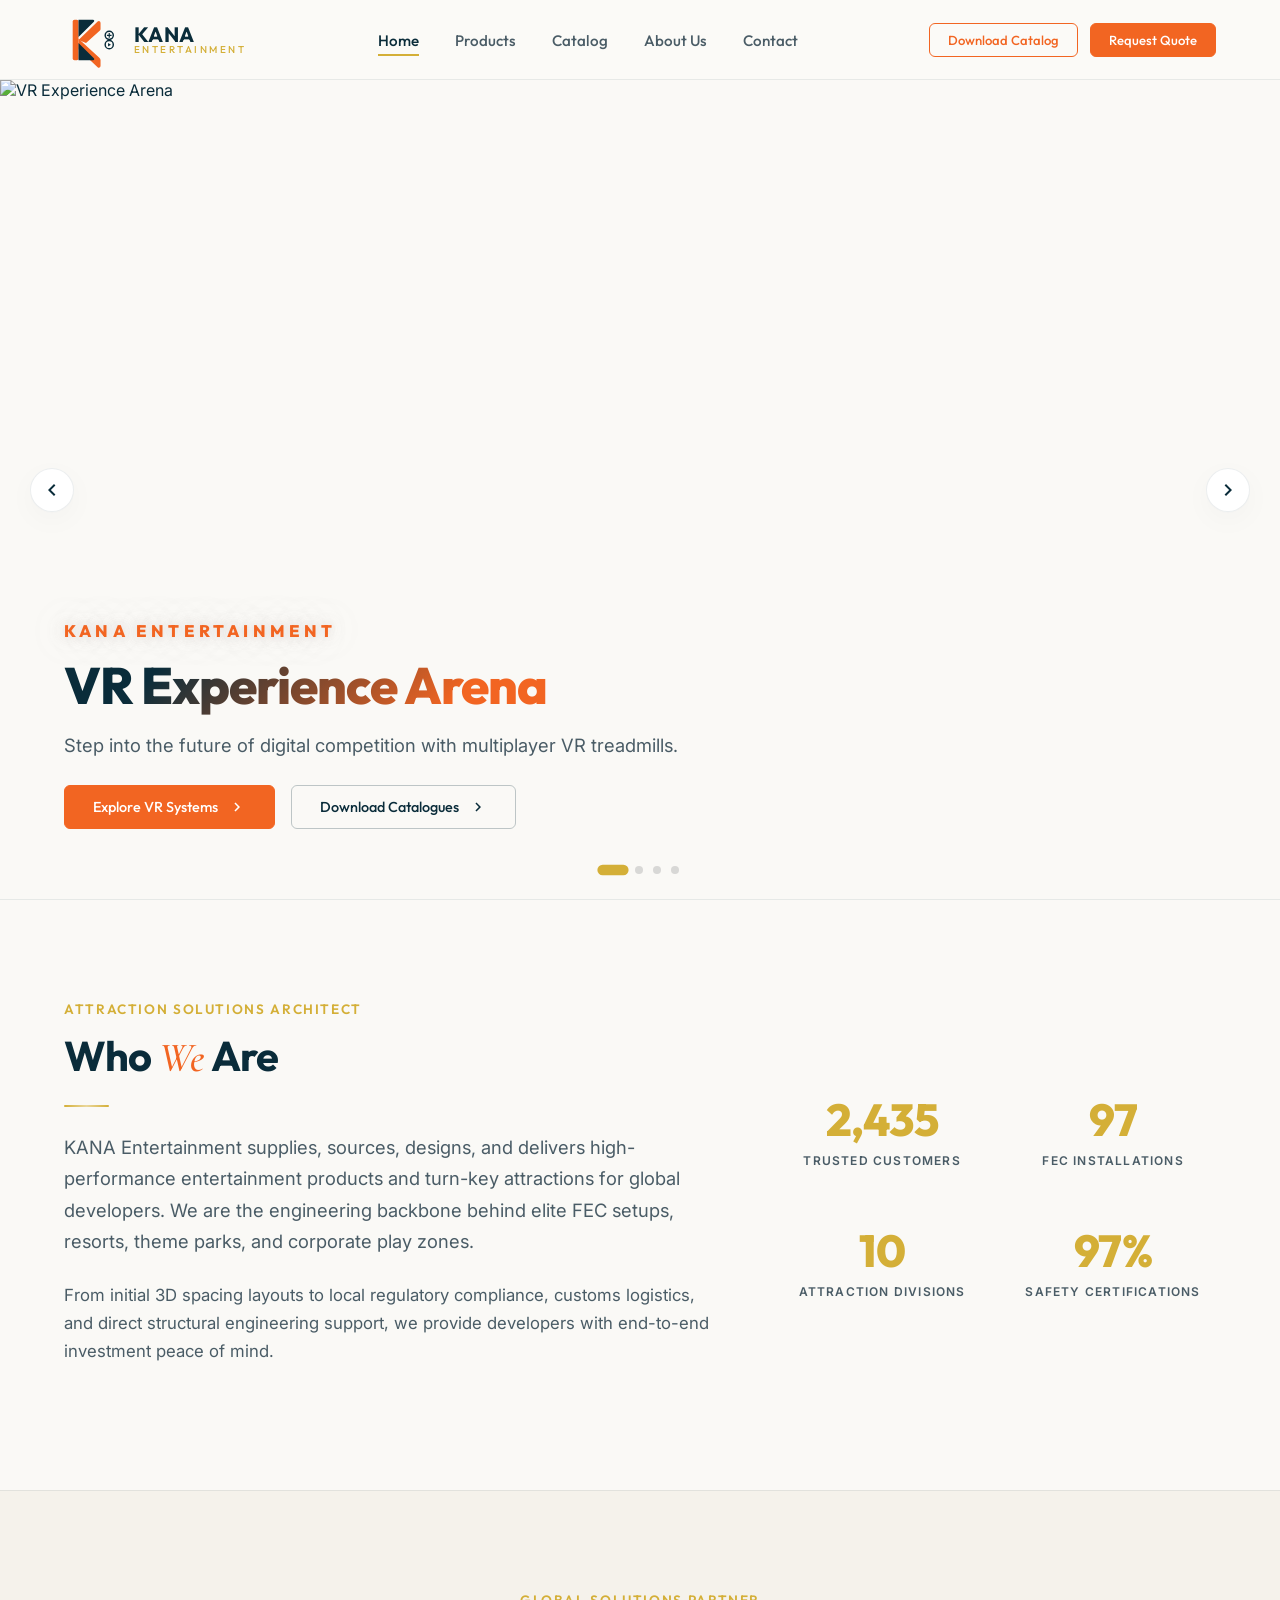
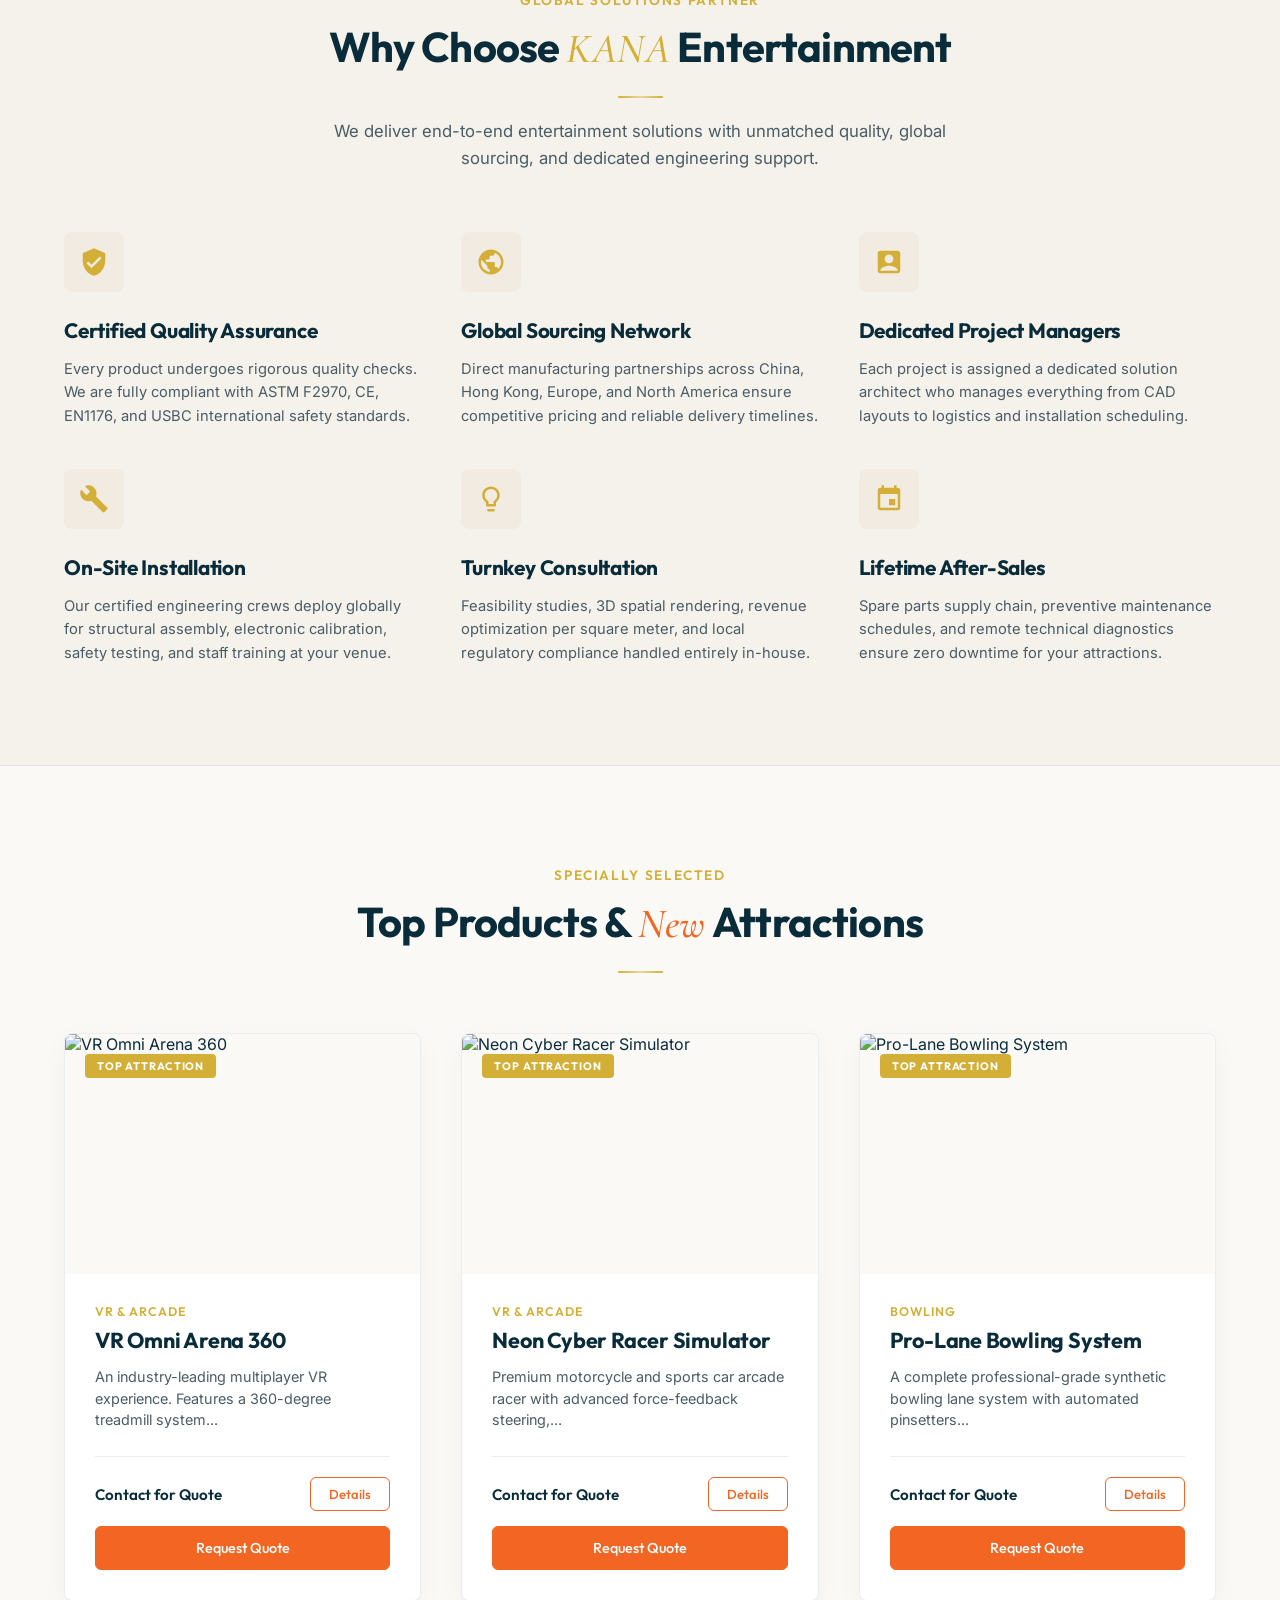
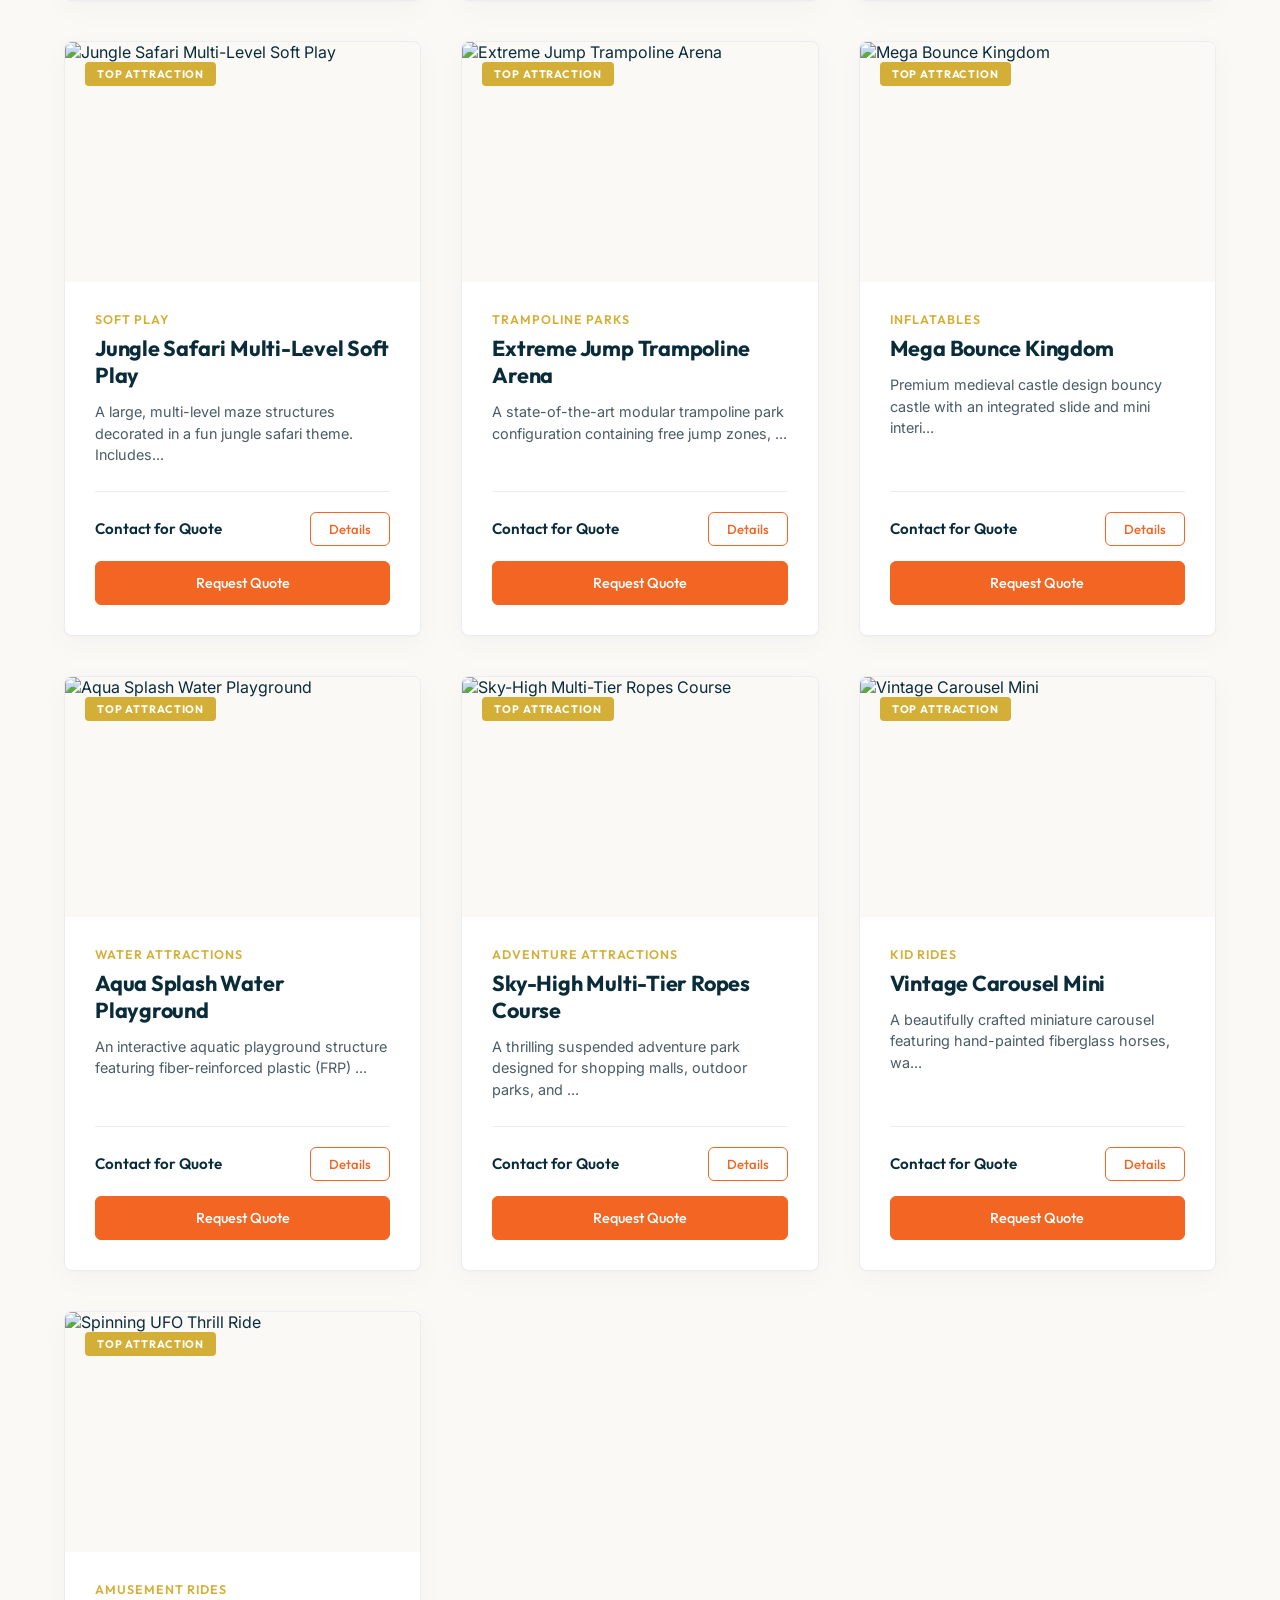
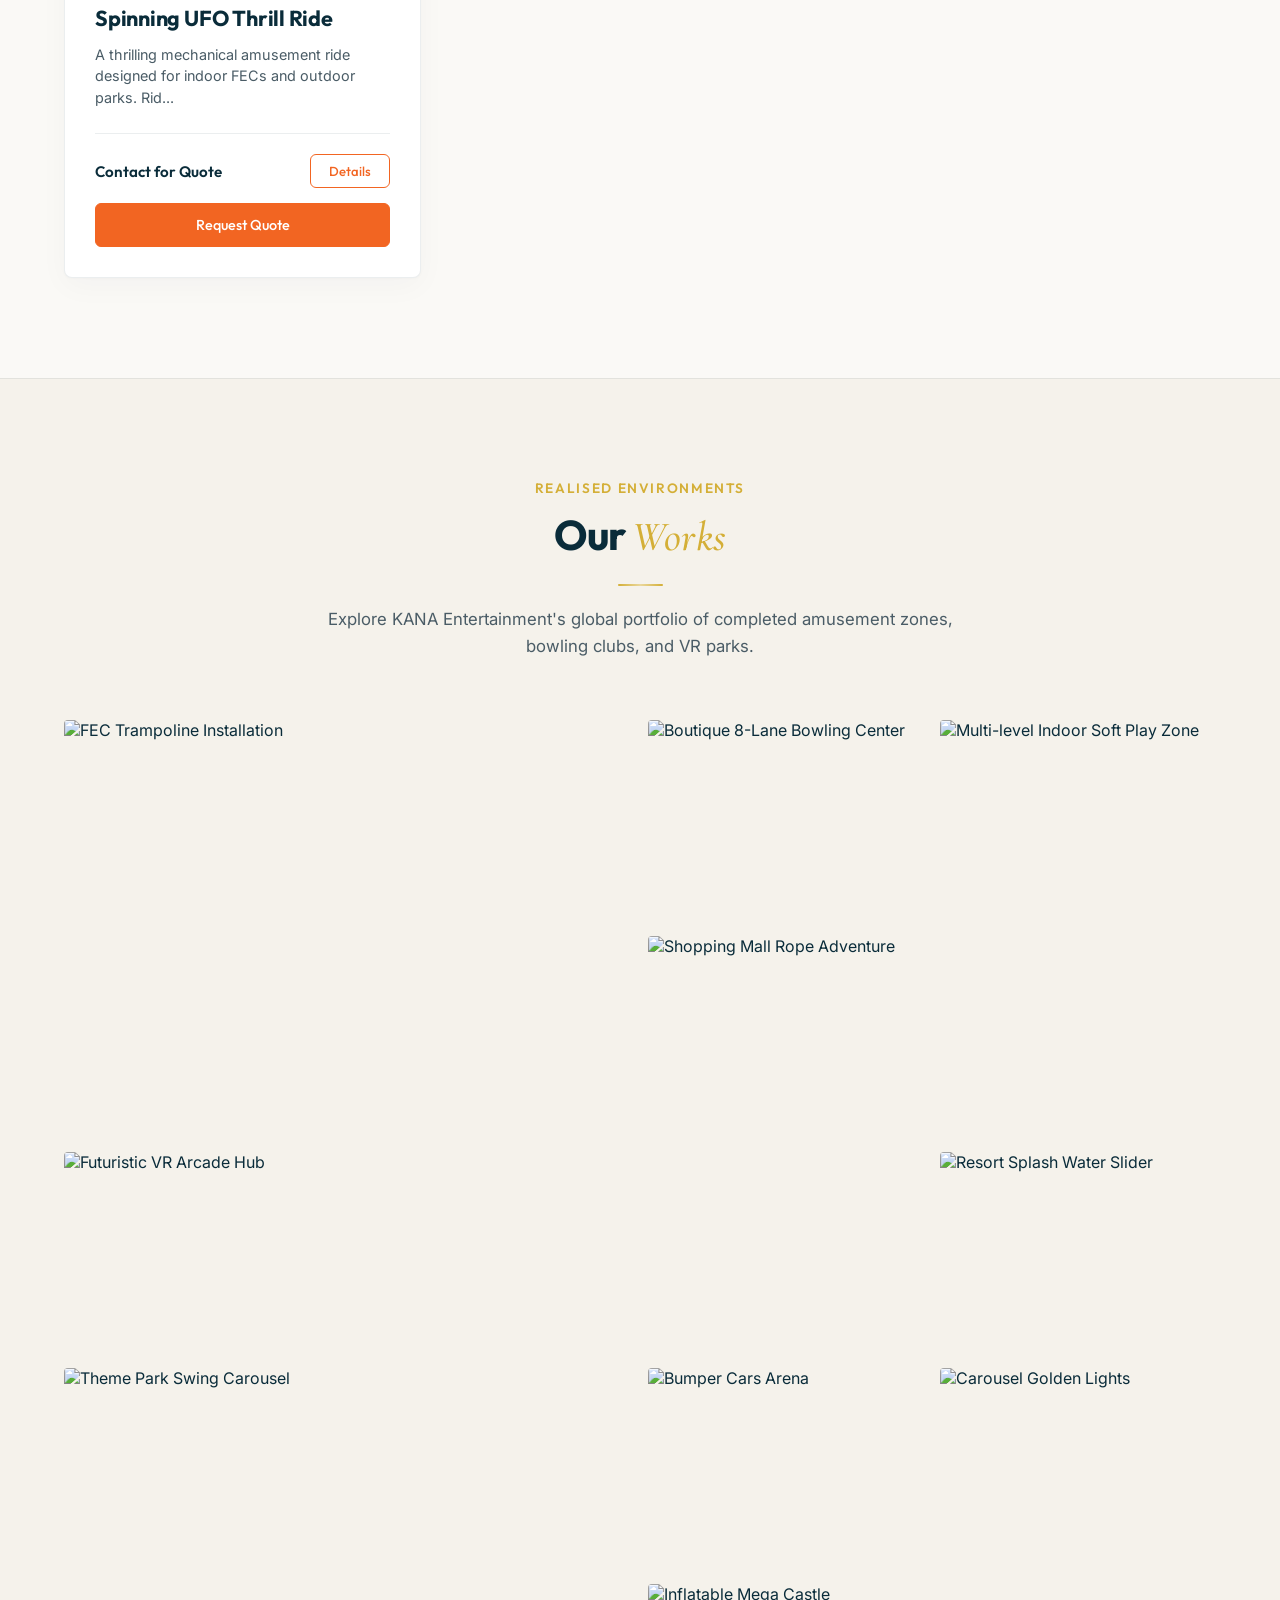
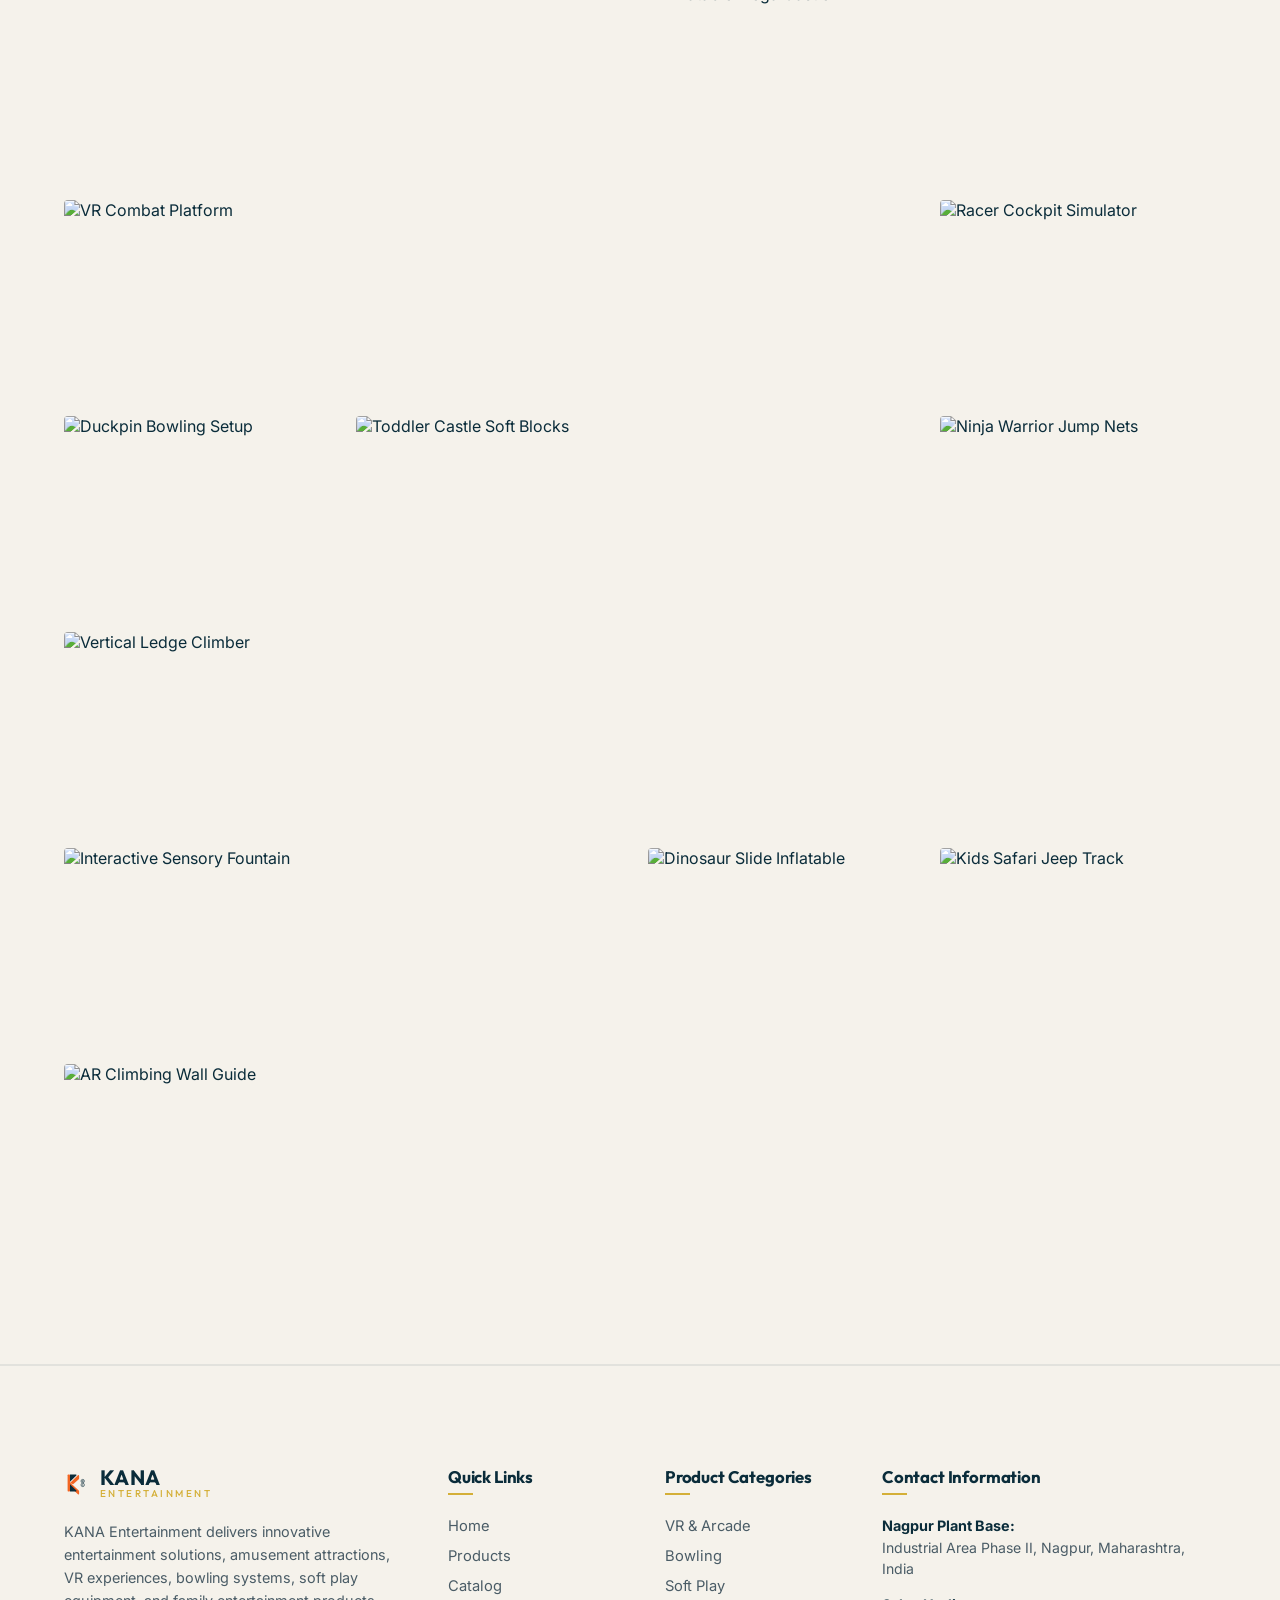
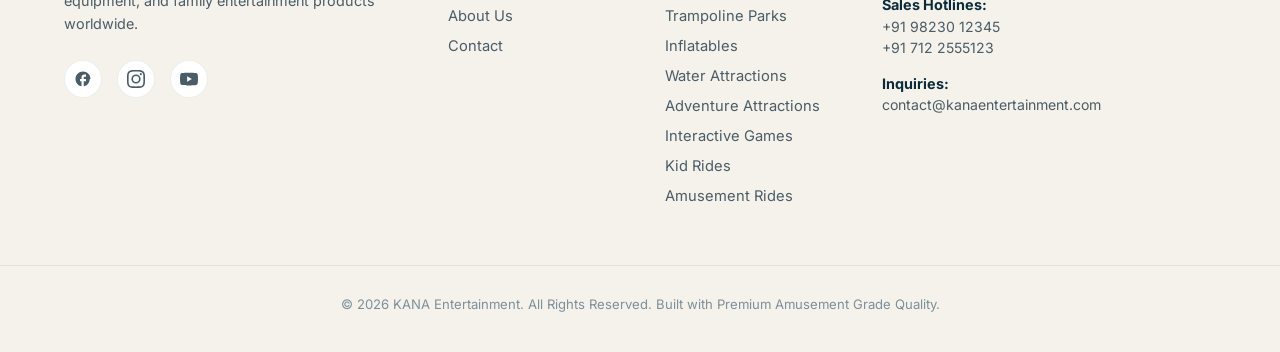
==== commit 90c98fde: "Add files via upload" ====
--- a/index.html
+++ b/index.html
@@ -1,453 +1,349 @@
-<!DOCTYPE html>
+<!doctype html>
 <html lang="en">
+
 <head>
-  <meta charset="utf-8">
-  <meta name="viewport" content="width=device-width, initial-scale=1.0">
-  <title>KANA ENTERTAINMENT | Level Up Your Entertainment</title>
-  <meta name="description" content="Experience the future of gaming with cutting-edge VR tech, arcade environments, bowling, soft play and more at KANA Entertainment.">
-  <link rel="stylesheet" href="style.css">
+  <meta charset="UTF-8" />
+  <meta name="viewport" content="width=device-width, initial-scale=1.0" />
+
+  <!-- Primary SEO Meta Tags -->
+  <title>KANA Entertainment | Premium Amusement Equipment & FEC Solutions</title>
+  <meta name="description"
+    content="KANA Entertainment supplies, designs, and delivers high-end entertainment hardware including VR simulators, bowling lanes, soft play, trampolines, and amusement rides globally." />
+
+  <!-- Google Fonts: Outfit for Headings, Inter for Body, Cormorant Garamond for Serifs -->
+  <link rel="preconnect" href="https://fonts.googleapis.com">
+  <link rel="preconnect" href="https://fonts.gstatic.com" crossorigin>
+  <link
+    href="https://fonts.googleapis.com/css2?family=Cormorant+Garamond:ital,wght@0,400;0,500;0,600;1,400;1,500;1,600&family=Inter:wght@300;400;500;600;700&family=Outfit:wght@400;500;600;700;800&display=swap"
+    rel="stylesheet">
+
+  <!-- Favicon (Inline SVG to avoid missing resource issues) -->
+  <link rel="icon" type="image/svg+xml"
+    href="data:image/svg+xml,<svg xmlns=%22http://www.w3.org/2000/svg%22 viewBox=%220 0 100 100%22><text y=%22.9em%22 font-size=%2290%22 fill=%22%23f26522%22 font-family=%22Outfit,sans-serif%22 font-weight=%22bold%22>K</text></svg>">
+
+  <link rel="stylesheet" href="./style.css">
+
+  <style>
+    /* Prevent initial FOUC (Flash of Unstyled Content) and set up loading */
+    html,
+    body {
+      background: #faf9f6;
+      margin: 0;
+      padding: 0;
+      font-family: 'Inter', sans-serif;
+      color: #0a2c3a;
+    }
+  </style>
 </head>
+
 <body>
-
-<!-- ── Mobile Drawer Navigation ── -->
-<nav class="mobile-nav" id="mobileNav" aria-label="Mobile navigation">
-  <div class="mobile-nav-header">
-    <a href="index.html" class="logo">
-      <div class="logo-mark">K</div>
-      <div class="logo-text">KANA<span>.</span></div>
-    </a>
-    <button class="menu-toggle" onclick="closeMobileNav()" aria-label="Close menu">
-      <span class="material-symbols-outlined">close</span>
-    </button>
+  <!-- Header -->
+  <header class="header">
+    <div class="container header-container">
+      <!-- Logo -->
+      <a href="#/" class="logo-wrapper">
+        <svg class="brand-logo-svg" viewBox="0 0 100 100" width="48" height="48" style="fill: none; overflow: visible;">
+          <!-- Vertical bar (Orange) -->
+          <rect x="15" y="15" width="10" height="70" rx="3" fill="#f26522" />
+          <!-- Upper diagonal (Orange) -->
+          <path d="M25,50 L58,18 C60,16 63,17.5 63,20.5 L63,31 C63,32.5 62,34 60.5,35 L38,55 Z" fill="#f26522" />
+          <!-- Lower diagonal (Orange) -->
+          <path d="M25,48 L60.5,80 C62,81.5 63,83 63,84.5 L63,94.5 C63,97.5 60,99 58,97 L25,66 Z" fill="#f26522" />
+          <!-- Top Dark Teal Triangle accent -->
+          <path d="M25,15 L50,15 C52,15 53,17 51.5,18.5 L25,45 Z" fill="#0a2c3a" />
+          <!-- Bottom Dark Teal Triangle accent -->
+          <path d="M25,85 L50,85 C52,85 53,83 51.5,81.5 L25,55 Z" fill="#0a2c3a" />
+          <!-- Controller Icon on right of K -->
+          <!-- D-Pad '+' -->
+          <circle cx="78" cy="42" r="7" stroke="#0a2c3a" stroke-width="2.5" />
+          <path d="M74,42 L82,42 M78,38 L78,46" stroke="#0a2c3a" stroke-width="2" />
+          <!-- Play triangle button -->
+          <circle cx="78" cy="58" r="7" stroke="#0a2c3a" stroke-width="2.5" />
+          <polygon points="76,55 81,58 76,61" fill="#0a2c3a" />
+        </svg>
+        <div class="logo-text">
+          <span class="logo-primary">KANA</span>
+          <span class="logo-secondary">ENTERTAINMENT</span>
+        </div>
+      </a>
+
+      <!-- Mobile Nav Toggle -->
+      <button class="mobile-nav-toggle" aria-label="Toggle Menu">
+        <span></span>
+        <span></span>
+        <span></span>
+      </button>
+
+      <!-- Navigation -->
+      <nav class="nav-menu">
+        <ul>
+          <li><a href="#/" class="active" id="nav-link-home">Home</a></li>
+          <li><a href="#/products" id="nav-link-products">Products</a></li>
+          <li><a href="#/catalog" id="nav-link-catalog">Catalog</a></li>
+          <li><a href="#/about" id="nav-link-about">About Us</a></li>
+          <li><a href="#/contact" id="nav-link-contact">Contact</a></li>
+        </ul>
+      </nav>
+
+      <!-- CTA Action Buttons -->
+      <div class="header-ctas">
+        <button class="btn btn-outline btn-sm open-catalog-btn">Download Catalog</button>
+        <button class="btn btn-primary btn-sm quote-trigger-btn" data-product="General Inquiry">Request Quote</button>
+      </div>
+    </div>
+  </header>
+
+  <!-- Fullscreen Page Wipe Transition Overlay -->
+  <div id="wipe-overlay" class="wipe-overlay hidden">
+    <div class="wipe-content">
+      <div class="wipe-animation-placeholder"></div>
+      <h3 class="wipe-title">KANA ENTERTAINMENT</h3>
+      <p class="wipe-subtitle">Loading...</p>
+      <div class="wipe-progress-bar">
+        <div class="wipe-progress-fill"></div>
+      </div>
+    </div>
   </div>
-  <div class="mobile-nav-links">
-    <a href="index.html" class="mobile-nav-link active">
-      <span class="material-symbols-outlined icon-filled">home</span> Home
-    </a>
-    <a href="attractions.html" class="mobile-nav-link">
-      <span class="material-symbols-outlined">attractions</span> Attractions
-    </a>
-    <a href="about.html" class="mobile-nav-link">
-      <span class="material-symbols-outlined">info</span> Our Story
-    </a>
-    <a href="contact.html" class="mobile-nav-link">
-      <span class="material-symbols-outlined">location_on</span> Contact
-    </a>
+
+  <!-- Main Content Dynamic Viewport -->
+  <main id="main-content" class="main-content-flow">
+    <!-- Initial Loading State -->
+    <div
+      style="display: flex; flex-direction: column; justify-content: center; align-items: center; height: 70vh; background: #faf9f6;">
+      <div
+        style="font-family: 'Outfit', sans-serif; font-size: 2rem; font-weight: bold; margin-bottom: 20px; letter-spacing: 2px;">
+        <span style="color: #0a2c3a;">KANA</span> <span style="color: #f26522;">ENTERTAINMENT</span>
+      </div>
+      <div
+        style="width: 50px; height: 50px; border: 3px solid rgba(242, 101, 34, 0.1); border-radius: 50%; border-top-color: #f26522; animation: spin 1s linear infinite;">
+      </div>
+    </div>
+  </main>
+
+  <!-- Footer -->
+  <footer class="footer">
+    <div class="container footer-grid">
+      <div class="footer-brand-column">
+        <a href="#/" class="logo-wrapper footer-logo">
+          <svg class="brand-logo-svg" viewBox="0 0 100 100" width="48" height="48"
+            style="fill: none; overflow: visible;">
+            <rect x="15" y="15" width="10" height="70" rx="3" fill="#f26522" />
+            <path d="M25,50 L58,18 C60,16 63,17.5 63,20.5 L63,31 C63,32.5 62,34 60.5,35 L38,55 Z" fill="#f26522" />
+            <path d="M25,48 L60.5,80 C62,81.5 63,83 63,84.5 L63,94.5 C63,97.5 60,99 58,97 L25,66 Z" fill="#f26522" />
+            <path d="M25,15 L50,15 C52,15 53,17 51.5,18.5 L25,45 Z" fill="#0a2c3a" />
+            <path d="M25,85 L50,85 C52,85 53,83 51.5,81.5 L25,55 Z" fill="#0a2c3a" />
+            <circle cx="78" cy="42" r="7" stroke="#0a2c3a" stroke-width="2.5" />
+            <path d="M74,42 L82,42 M78,38 L78,46" stroke="#0a2c3a" stroke-width="2" />
+            <circle cx="78" cy="58" r="7" stroke="#0a2c3a" stroke-width="2.5" />
+            <polygon points="76,55 81,58 76,61" fill="#0a2c3a" />
+          </svg>
+          <div class="logo-text">
+            <span class="logo-primary">KANA</span>
+            <span class="logo-secondary">ENTERTAINMENT</span>
+          </div>
+        </a>
+        <p class="footer-desc">KANA Entertainment delivers innovative entertainment solutions, amusement attractions, VR
+          experiences, bowling systems, soft play equipment, and family entertainment products worldwide.</p>
+        <div class="footer-socials">
+          <a href="https://facebook.com" target="_blank" aria-label="Facebook">
+            <svg viewBox="0 0 24 24">
+              <path
+                d="M22 12c0-5.52-4.48-10-10-10S2 6.48 2 12c0 4.84 3.44 8.87 8 9.8V15H8v-3h2V9.5C10 7.57 11.57 6 13.5 6H16v3h-2c-.55 0-1 .45-1 1V12h3v3h-3v6.8c4.56-.93 8-4.96 8-9.8z" />
+            </svg>
+          </a>
+          <a href="https://instagram.com" target="_blank" aria-label="Instagram">
+            <svg viewBox="0 0 24 24">
+              <path
+                d="M12 2.163c3.204 0 3.584.012 4.85.07 3.252.148 4.771 1.691 4.919 4.919.058 1.265.069 1.645.069 4.849 0 3.205-.012 3.584-.069 4.849-.149 3.225-1.664 4.771-4.919 4.919-1.266.058-1.644.07-4.85.07-3.204 0-3.584-.012-4.849-.07-3.26-.149-4.771-1.699-4.919-4.92-.058-1.265-.07-1.644-.07-4.849 0-3.204.013-3.583.07-4.849.149-3.227 1.664-4.771 4.919-4.919 1.266-.057 1.645-.069 4.849-.069zM12 0C8.741 0 8.333.014 7.053.072 2.695.272.273 2.69.073 7.051.014 8.333 0 8.741 0 12c0 3.259.014 3.668.072 4.948.2 4.358 2.618 6.78 6.98 6.98 1.281.058 1.689.072 4.948.072 3.259 0 3.668-.014 4.948-.072 4.354-.2 6.782-2.618 6.979-6.98.059-1.28.073-1.689.073-4.948 0-3.259-.014-3.667-.072-4.947-.196-4.354-2.617-6.78-6.979-6.98C15.668.014 15.259 0 12 0zm0 5.838a6.162 6.162 0 100 12.324 6.162 6.162 0 000-12.324zM12 16a4 4 0 110-8 4 4 0 010 8zm6.406-11.845a1.44 1.44 0 100 2.881 1.44 1.44 0 000-2.881z" />
+            </svg>
+          </a>
+          <a href="https://youtube.com" target="_blank" aria-label="YouTube">
+            <svg viewBox="0 0 24 24">
+              <path
+                d="M23.498 6.163a3.003 3.003 0 00-2.11-2.107C19.516 3.5 12 3.5 12 3.5s-7.516 0-9.388.556a3.003 3.003 0 00-2.11 2.107C0 8.028 0 12 0 12s0 3.972.502 5.837a3.003 3.003 0 002.11 2.107C4.484 20.5 12 20.5 12 20.5s7.516 0 9.388-.556a3.003 3.003 0 002.11-2.107C24 15.972 24 12 24 12s0-3.972-.502-5.837zM9.545 15.568V8.432L15.818 12l-6.273 3.568z" />
+            </svg>
+          </a>
+        </div>
+      </div>
+
+      <div class="footer-links-column">
+        <h4>Quick Links</h4>
+        <ul>
+          <li><a href="#/">Home</a></li>
+          <li><a href="#/products">Products</a></li>
+          <li><a href="#/catalog">Catalog</a></li>
+          <li><a href="#/about">About Us</a></li>
+          <li><a href="#/contact">Contact</a></li>
+        </ul>
+      </div>
+
+      <div class="footer-links-column">
+        <h4>Product Categories</h4>
+        <ul>
+          <li><a href="#/products/vr-arcade">VR & Arcade</a></li>
+          <li><a href="#/products/bowling">Bowling</a></li>
+          <li><a href="#/products/soft-play">Soft Play</a></li>
+          <li><a href="#/products/trampoline-parks">Trampoline Parks</a></li>
+          <li><a href="#/products/inflatables">Inflatables</a></li>
+          <li><a href="#/products/water-theme">Water Attractions</a></li>
+          <li><a href="#/products/adventure">Adventure Attractions</a></li>
+          <li><a href="#/products/interactive">Interactive Games</a></li>
+          <li><a href="#/products/kid-rides">Kid Rides</a></li>
+          <li><a href="#/products/amusement-rides">Amusement Rides</a></li>
+        </ul>
+      </div>
+
+      <div class="footer-contact-column">
+        <h4>Contact Information</h4>
+        <ul>
+          <li>
+            <strong>Nagpur Plant Base:</strong><br>
+            Industrial Area Phase II, Nagpur, Maharashtra, India
+          </li>
+          <li>
+            <strong>Sales Hotlines:</strong><br>
+            <a href="tel:+919823012345">+91 98230 12345</a><br>
+            <a href="tel:+917122555123">+91 712 2555123</a>
+          </li>
+          <li>
+            <strong>Inquiries:</strong><br>
+            <a href="mailto:contact@kanaentertainment.com">contact@kanaentertainment.com</a>
+          </li>
+        </ul>
+      </div>
+    </div>
+    <div class="footer-bottom text-center">
+      <p>&copy; 2026 KANA Entertainment. All Rights Reserved. Built with Premium Amusement Grade Quality.</p>
+    </div>
+  </footer>
+
+  <!-- Global Quote Modal -->
+  <div id="quote-modal" class="modal-overlay hidden">
+    <div class="modal-box glassmorphism reveal-scale">
+      <button class="modal-close" aria-label="Close Modal">&times;</button>
+      <h3 class="modal-title glow-text">Request Quotation</h3>
+      <p class="modal-subtitle">Submit details and receive detailed pricing proposals within 24 business hours.</p>
+
+      <form id="modal-quote-form" class="modal-form">
+        <input type="hidden" id="modal-quote-product" name="product" value="General Sourcing">
+
+        <div class="form-group">
+          <label for="modal-product-display">Interested Item</label>
+          <input type="text" id="modal-product-display" readonly value="General Inquiry">
+        </div>
+
+        <div class="form-row">
+          <div class="form-group">
+            <label for="modal-name">Full Name <span class="required">*</span></label>
+            <input type="text" id="modal-name" required placeholder="John Doe">
+          </div>
+          <div class="form-group">
+            <label for="modal-company">Company Name <span class="required">*</span></label>
+            <input type="text" id="modal-company" required placeholder="Amusement Hub Inc">
+          </div>
+        </div>
+
+        <div class="form-row">
+          <div class="form-group">
+            <label for="modal-email">Email Address <span class="required">*</span></label>
+            <input type="email" id="modal-email" required placeholder="john@company.com">
+          </div>
+          <div class="form-group">
+            <label for="modal-phone">Phone Number <span class="required">*</span></label>
+            <input type="tel" id="modal-phone" required placeholder="+91 98230 12345">
+          </div>
+        </div>
+
+        <div class="form-group">
+          <label for="modal-location">Delivery Location <span class="required">*</span></label>
+          <input type="text" id="modal-location" required placeholder="City, Country">
+        </div>
+
+        <div class="form-group">
+          <label for="modal-notes">Message / Custom Requirements</label>
+          <textarea id="modal-notes" rows="3"
+            placeholder="Provide details about spatial size, preferred speed levels, color schemes, or destination freight port..."></textarea>
+        </div>
+
+        <button type="submit" class="btn btn-primary btn-glow btn-full-width">
+          Submit Quote Request
+          <svg viewBox="0 0 24 24">
+            <path d="M2.01 21L23 12 2.01 3 2 10l15 2-15 2z" />
+          </svg>
+        </button>
+      </form>
+
+      <div id="modal-success-state" class="modal-success-box hidden">
+        <div class="success-icon">✓</div>
+        <h3>Quotation Request Submitted</h3>
+        <p>Thank you! Your quote request has been routed to our project estimator team. We will contact you at your
+          provided email with technical layout brochures within 24 business hours.</p>
+        <button class="btn btn-primary" id="modal-success-close-btn">Close Window</button>
+      </div>
+    </div>
   </div>
-  <div style="padding: var(--space-6);">
-    <a href="contact.html" class="btn btn-primary btn-full">BOOK NOW</a>
+
+  <!-- Global Download Catalog Modal -->
+  <div id="catalog-modal" class="modal-overlay hidden">
+    <div class="modal-box glassmorphism reveal-scale">
+      <button class="modal-close" aria-label="Close Modal">&times;</button>
+      <h3 class="modal-title glow-text">Download Main Catalog</h3>
+      <p class="modal-subtitle">Enter your business details to unlock instant access to KANA Entertainment's full
+        detailed catalogs.</p>
+
+      <form id="modal-catalog-form" class="modal-form">
+        <div class="form-group">
+          <label for="cat-name">Full Name <span class="required">*</span></label>
+          <input type="text" id="cat-name" required placeholder="John Doe">
+        </div>
+        <div class="form-group">
+          <label for="cat-email">Work Email <span class="required">*</span></label>
+          <input type="email" id="cat-email" required placeholder="john@company.com">
+        </div>
+        <div class="form-group">
+          <label for="cat-phone">Phone Number <span class="required">*</span></label>
+          <input type="tel" id="cat-phone" required placeholder="+91 98230 12345">
+        </div>
+
+        <button type="submit" class="btn btn-primary btn-glow btn-full-width">
+          Download PDF Brochure
+          <svg viewBox="0 0 24 24">
+            <path d="M19 9h-4V3H9v6H5l7 7 7-7zM5 18v2h14v-2H5z" />
+          </svg>
+        </button>
+      </form>
+
+      <div id="catalog-success-state" class="modal-success-box hidden">
+        <div class="success-icon">✓</div>
+        <h3>Catalog Download Started</h3>
+        <p>Thank you! Your high-res brochure download is beginning now. A backup link has been sent to your email.</p>
+        <button class="btn btn-primary" id="catalog-success-close-btn">Close Window</button>
+      </div>
+    </div>
   </div>
-</nav>
-
-<!-- ── Header ── -->
-<header class="site-header" id="siteHeader">
-  <div class="container header-inner">
-    <div style="display:flex;align-items:center;gap:var(--space-5);">
-      <button class="menu-toggle" onclick="openMobileNav()" aria-label="Open menu">
-        <span class="material-symbols-outlined">menu</span>
-      </button>
-      <a href="index.html" class="logo">
-        <div class="logo-mark">K</div>
-        <div class="logo-text">KANA<span>.</span></div>
-      </a>
-    </div>
-    <nav class="nav-links" aria-label="Main navigation">
-      <a href="index.html" class="nav-link active">Home</a>
-      <a href="attractions.html" class="nav-link">Attractions</a>
-      <a href="about.html" class="nav-link">Our Story</a>
-      <a href="contact.html" class="nav-link">Contact</a>
-    </nav>
-    <div class="nav-actions">
-      <a href="contact.html" class="btn btn-primary btn-sm" style="display:none;">BOOK NOW</a>
-      <a href="contact.html" class="btn btn-primary btn-sm book-btn-desktop">BOOK NOW</a>
+
+  <!-- Global Quick Lookup Modal (Product Name Only) -->
+  <div id="quick-lookup-modal" class="modal-overlay hidden">
+    <div class="modal-box quick-lookup-modal-box reveal-scale">
+      <button class="modal-close" id="quick-lookup-close" aria-label="Close Modal">&times;</button>
+      <span class="quick-lookup-title-badge">Product Lookup Key</span>
+      <h2 class="quick-lookup-product-name" id="quick-lookup-name">Product Name</h2>
+      <div class="quick-lookup-divider"></div>
+      <p class="quick-lookup-helptext">Use this product name to search technical spec sheets in our downloadable
+        engineering catalogues.</p>
     </div>
   </div>
-</header>
-
-<!-- ── Announcement Bar ── -->
-<div class="page-content">
-<div class="announcement-bar">
-  <div class="announcement-track">
-    <span>⚡ LIMITED TIME OFFERS ⚡</span>
-    <span>🎮 NEW VR EXPERIENCES LAUNCHED 🎮</span>
-    <span>🎉 BIRTHDAY PARTY PACKAGES AVAILABLE 🎉</span>
-    <span>⚡ LIMITED TIME OFFERS ⚡</span>
-    <span>🎮 NEW VR EXPERIENCES LAUNCHED 🎮</span>
-    <span>🎉 BIRTHDAY PARTY PACKAGES AVAILABLE 🎉</span>
-    <span>⚡ LIMITED TIME OFFERS ⚡</span>
-    <span>🎮 NEW VR EXPERIENCES LAUNCHED 🎮</span>
-  </div>
-</div>
-
-<!-- ── Hero Section ── -->
-<section class="hero" style="min-height:90vh; display:flex; align-items:center;">
-  <div class="hero-bg">
-    <img src="https://lh3.googleusercontent.com/aida-public/[base64]" alt="KANA VR Park Experience">
-    <div class="hero-overlay"></div>
-  </div>
-
-  <!-- Decorative orbs -->
-  <div class="orb orb-orange" style="width:300px;height:300px;top:-80px;right:-80px;"></div>
-  <div class="orb orb-teal" style="width:250px;height:250px;bottom:10%;left:-100px;"></div>
-
-  <div class="hero-content container" style="padding-bottom:var(--space-10);">
-    <div style="max-width:640px;">
-      <div class="pill pill-primary reveal" style="margin-bottom:var(--space-5);">
-        <span class="material-symbols-outlined icon-filled" style="font-size:14px;">star</span>
-        Premium Destination
-      </div>
-      <h1 class="display-lg reveal reveal-delay-1" style="margin-bottom:var(--space-5);">
-        Level Up Your<br><span class="text-gradient">Entertainment</span>
-      </h1>
-      <p class="body-lg text-muted reveal reveal-delay-2" style="margin-bottom:var(--space-7); max-width:500px;">
-        Experience the future of gaming with cutting-edge VR tech, high-fidelity arcade environments, and world-class attractions.
-      </p>
-      <div style="display:flex; gap:var(--space-4); flex-wrap:wrap;" class="reveal reveal-delay-3">
-        <a href="attractions.html" class="btn btn-primary btn-lg">
-          EXPLORE CATALOG
-          <span class="material-symbols-outlined" style="font-size:1.1rem;">arrow_forward</span>
-        </a>
-        <button class="btn btn-ghost btn-lg" onclick="document.getElementById('attractions').scrollIntoView({behavior:'smooth'})">
-          <span class="material-symbols-outlined" style="font-size:1.3rem;">play_arrow</span>
-          WATCH REEL
-        </button>
-      </div>
-    </div>
-  </div>
-</section>
-
-<!-- ── Stats Bar ── -->
-<section style="background:rgba(20,62,72,0.25); border-top:1px solid rgba(255,182,145,0.08); border-bottom:1px solid rgba(255,182,145,0.08);">
-  <div class="container section-sm">
-    <div class="stats-grid">
-      <div class="stat-item reveal">
-        <div class="stat-number" data-target="5">0</div>
-        <div class="stat-label">Attractions</div>
-      </div>
-      <div class="stat-item reveal reveal-delay-1">
-        <div class="stat-number" data-target="50000">0</div>
-        <div class="stat-label">Happy Visitors</div>
-      </div>
-      <div class="stat-item reveal reveal-delay-2">
-        <div class="stat-number" data-target="15">0</div>
-        <div class="stat-label">Years of Excellence</div>
-      </div>
-      <div class="stat-item reveal reveal-delay-3">
-        <div class="stat-number" data-target="3">0</div>
-        <div class="stat-label">Locations</div>
-      </div>
-    </div>
-  </div>
-</section>
-
-<!-- ── Top Attractions Bento Grid ── -->
-<section class="section" id="attractions">
-  <div class="container">
-    <div style="display:flex;justify-content:space-between;align-items:flex-end;margin-bottom:var(--space-8);">
-      <div>
-        <div class="section-label">
-          <div class="section-label-line"></div>
-          <span class="label-mono text-primary">Experience</span>
-        </div>
-        <h2 class="headline-lg">Our Top Attractions</h2>
-      </div>
-      <a href="attractions.html" class="label-mono text-primary" style="display:flex;align-items:center;gap:4px;">
-        VIEW ALL <span class="material-symbols-outlined" style="font-size:1rem;">arrow_forward</span>
-      </a>
-    </div>
-
-    <!-- Bento Grid -->
-    <div style="display:grid; grid-template-columns: repeat(2, 1fr); gap:var(--space-5);">
-      <!-- VR Experience — Large card spanning full width -->
-      <div class="media-card reveal" style="grid-column: span 2; height: 320px;">
-        <img src="https://lh3.googleusercontent.com/aida-public/[base64]" alt="VR Experience at KANA Entertainment">
-        <div class="media-card-overlay">
-          <span class="pill pill-solid" style="align-self:flex-start;margin-bottom:var(--space-3);">Most Popular</span>
-          <h3 class="headline-md" style="color:#fff;">Hyper VR World</h3>
-          <p class="body-md text-muted" style="margin-top:var(--space-2);">Full-body haptic VR with zero-latency tracking.</p>
-        </div>
-      </div>
-
-      <!-- Arcade -->
-      <div class="media-card reveal reveal-delay-1" style="height: 240px;">
-        <img src="https://lh3.googleusercontent.com/aida-public/[base64]" alt="Pro Arcade Lounge">
-        <div class="media-card-overlay">
-          <h3 class="headline-sm" style="color:#fff;">Pro Arcade</h3>
-        </div>
-      </div>
-
-      <!-- Soft Play -->
-      <div class="media-card reveal reveal-delay-2" style="height: 240px;">
-        <img src="https://lh3.googleusercontent.com/aida-public/[base64]" alt="Soft Play Kids Area">
-        <div class="media-card-overlay">
-          <h3 class="headline-sm" style="color:#fff;">Soft Play</h3>
-        </div>
-      </div>
-
-      <!-- Bowling -->
-      <div class="media-card reveal reveal-delay-1" style="height: 240px;">
-        <img src="https://lh3.googleusercontent.com/aida-public/[base64]" alt="Premium Bowling Lanes">
-        <div class="media-card-overlay">
-          <h3 class="headline-sm" style="color:#fff;">Bowling</h3>
-        </div>
-      </div>
-
-      <!-- Inflatables -->
-      <div class="media-card reveal reveal-delay-2" style="height: 240px;">
-        <img src="https://lh3.googleusercontent.com/aida-public/[base64]" alt="Inflatable Adventure Park">
-        <div class="media-card-overlay">
-          <h3 class="headline-sm" style="color:#fff;">Inflatables</h3>
-        </div>
-      </div>
-    </div>
-  </div>
-</section>
-
-<!-- ── Why KANA Section ── -->
-<section class="section" style="background:rgba(20,62,72,0.15); position:relative;">
-  <div class="orb orb-orange" style="width:200px;height:200px;top:20px;right:-50px;"></div>
-  <div class="container">
-    <div style="text-align:center;margin-bottom:var(--space-9);">
-      <div class="section-label" style="justify-content:center;">
-        <div class="section-label-line"></div>
-        <span class="label-mono text-primary">Why Choose Us</span>
-        <div class="section-label-line"></div>
-      </div>
-      <h2 class="headline-lg">Why <span class="text-gradient">KANA?</span></h2>
-    </div>
-
-    <div class="feature-list" style="max-width:640px;margin:0 auto;">
-      <div class="feature-item reveal">
-        <div class="feature-icon">
-          <span class="material-symbols-outlined icon-filled">verified</span>
-        </div>
-        <div>
-          <h3 class="headline-sm" style="margin-bottom:var(--space-2);">Premium Equipment</h3>
-          <p class="body-md text-muted">Industry-leading hardware for zero latency and maximum immersion across all attractions.</p>
-        </div>
-      </div>
-      <div class="feature-item reveal reveal-delay-1">
-        <div class="feature-icon">
-          <span class="material-symbols-outlined icon-filled">groups</span>
-        </div>
-        <div>
-          <h3 class="headline-sm" style="margin-bottom:var(--space-2);">Professional Team</h3>
-          <p class="body-md text-muted">Expert staff trained to ensure your entertainment experience is seamless and unforgettable.</p>
-        </div>
-      </div>
-      <div class="feature-item reveal reveal-delay-2">
-        <div class="feature-icon">
-          <span class="material-symbols-outlined icon-filled">workspace_premium</span>
-        </div>
-        <div>
-          <h3 class="headline-sm" style="margin-bottom:var(--space-2);">Exclusive Locations</h3>
-          <p class="body-md text-muted">Vibrant, high-energy venues designed for the ultimate social outing and family experience.</p>
-        </div>
-      </div>
-      <div class="feature-item reveal reveal-delay-3">
-        <div class="feature-icon">
-          <span class="material-symbols-outlined icon-filled">shield</span>
-        </div>
-        <div>
-          <h3 class="headline-sm" style="margin-bottom:var(--space-2);">Safety Certified</h3>
-          <p class="body-md text-muted">All attractions meet or exceed international safety standards with regular audits and checks.</p>
-        </div>
-      </div>
-    </div>
-  </div>
-</section>
-
-<!-- ── Attraction Showcase Sections (Full-bleed scroll) ── -->
-<section class="attraction-section reveal" style="min-height:70vh;">
-  <img class="bg-img" src="https://lh3.googleusercontent.com/aida/[base64]" alt="Soft Play Experience">
-  <div class="section-overlay"></div>
-  <div class="attraction-content">
-    <span class="pill pill-orange" style="margin-bottom:var(--space-4);">01. Soft Play</span>
-    <h3 class="headline-lg" style="margin-bottom:var(--space-4);">The Ultimate Kid's Adventure</h3>
-    <p class="body-md text-muted" style="margin-bottom:var(--space-6);">A safe, vibrant, and innovative indoor playground designed for creative play and endless fun for all ages.</p>
-    <a href="attractions.html" class="btn btn-ghost">
-      LEARN MORE <span class="material-symbols-outlined" style="font-size:1.1rem;">arrow_forward</span>
-    </a>
-  </div>
-</section>
-
-<section class="attraction-section reveal" style="min-height:70vh;">
-  <img class="bg-img" src="https://lh3.googleusercontent.com/aida/[base64]" alt="Bowling Lanes">
-  <div class="section-overlay"></div>
-  <div class="attraction-content">
-    <span class="pill pill-primary" style="margin-bottom:var(--space-4);">02. Bowling</span>
-    <h3 class="headline-lg" style="margin-bottom:var(--space-4);">Striking Perfection</h3>
-    <p class="body-md text-muted" style="margin-bottom:var(--space-6);">High-tech lanes with immersive lighting and luxury lounge seating for the ultimate social competition.</p>
-    <a href="contact.html" class="btn btn-ghost">
-      BOOK A LANE <span class="material-symbols-outlined" style="font-size:1.1rem;">arrow_forward</span>
-    </a>
-  </div>
-</section>
-
-<section class="attraction-section reveal" style="min-height:70vh;">
-  <img class="bg-img" src="https://lh3.googleusercontent.com/aida/[base64]" alt="Virtual Reality Arena">
-  <div class="section-overlay"></div>
-  <div class="attraction-content">
-    <span class="pill pill-orange" style="margin-bottom:var(--space-4);">03. Virtual Reality</span>
-    <h3 class="headline-lg" style="margin-bottom:var(--space-4);">Beyond Reality</h3>
-    <p class="body-md text-muted" style="margin-bottom:var(--space-6);">Step into 9D cinema and haptic VR arenas. Fully immersive environments with zero-latency hardware.</p>
-    <a href="attractions.html" class="btn btn-ghost">
-      START MISSION <span class="material-symbols-outlined" style="font-size:1.1rem;">arrow_forward</span>
-    </a>
-  </div>
-</section>
-
-<!-- ── CTA Section ── -->
-<section class="section">
-  <div class="container">
-    <div class="cta-banner reveal">
-      <h2 class="headline-lg" style="color:#fff;margin-bottom:var(--space-4);">Ready to play?</h2>
-      <p class="body-lg" style="color:rgba(255,255,255,0.85);margin-bottom:var(--space-7);max-width:420px;margin-inline:auto;">
-        Download our full digital catalog or book your session online today.
-      </p>
-      <div style="display:flex;flex-direction:column;gap:var(--space-4);max-width:360px;margin:0 auto;">
-        <a href="attractions.html" class="btn btn-full" style="background:#fff;color:var(--primary-container);font-weight:700;">
-          VIEW CATALOG
-        </a>
-        <a href="contact.html" class="btn btn-outline-white btn-full">
-          BOOKING ENQUIRY
-        </a>
-      </div>
-    </div>
-  </div>
-</section>
-
-<!-- ── Footer ── -->
-<footer class="site-footer">
-  <div class="container">
-    <div class="footer-grid">
-      <div>
-        <a href="index.html" class="logo" style="margin-bottom:var(--space-4);display:inline-flex;">
-          <div class="logo-mark">K</div>
-          <div class="logo-text">KANA<span>.</span></div>
-        </a>
-        <p class="footer-brand-desc">The ultimate multi-sensory entertainment destination for thrill-seekers and families alike.</p>
-      </div>
-      <div>
-        <h4 class="footer-heading">Explore</h4>
-        <div class="footer-links">
-          <a href="index.html" class="footer-link">Home</a>
-          <a href="attractions.html" class="footer-link">Attractions</a>
-          <a href="about.html" class="footer-link">Our Story</a>
-          <a href="contact.html" class="footer-link">Contact</a>
-        </div>
-      </div>
-      <div>
-        <h4 class="footer-heading">Attractions</h4>
-        <div class="footer-links">
-          <a href="attractions.html" class="footer-link">VR & Arcade</a>
-          <a href="attractions.html" class="footer-link">Soft Play</a>
-          <a href="attractions.html" class="footer-link">Bowling</a>
-          <a href="attractions.html" class="footer-link">Inflatables</a>
-          <a href="attractions.html" class="footer-link">Water Theme</a>
-        </div>
-      </div>
-      <div>
-        <h4 class="footer-heading">Legal</h4>
-        <div class="footer-links">
-          <a href="#" class="footer-link">Privacy Policy</a>
-          <a href="#" class="footer-link">Terms of Service</a>
-          <a href="#" class="footer-link">Cookie Policy</a>
-        </div>
-      </div>
-    </div>
-    <div class="footer-bottom">
-      <p class="footer-copyright">© 2024 KANA ENTERTAINMENT. ALL RIGHTS RESERVED.</p>
-      <div class="social-links">
-        <a href="#" class="social-link" aria-label="Instagram"><span class="material-symbols-outlined" style="font-size:1.1rem;">photo_camera</span></a>
-        <a href="#" class="social-link" aria-label="Facebook"><span class="material-symbols-outlined" style="font-size:1.1rem;">group</span></a>
-        <a href="#" class="social-link" aria-label="YouTube"><span class="material-symbols-outlined" style="font-size:1.1rem;">play_circle</span></a>
-      </div>
-    </div>
-  </div>
-</footer>
-
-</div><!-- end page-content -->
-
-<!-- ── Bottom Mobile Nav ── -->
-<nav class="bottom-nav" aria-label="Mobile bottom navigation">
-  <a href="index.html" class="bnav-item active">
-    <span class="material-symbols-outlined icon-filled">home</span>
-    Home
-  </a>
-  <a href="attractions.html" class="bnav-item">
-    <span class="material-symbols-outlined">attractions</span>
-    Attractions
-  </a>
-  <a href="about.html" class="bnav-item">
-    <span class="material-symbols-outlined">info</span>
-    Story
-  </a>
-  <a href="contact.html" class="bnav-item">
-    <span class="material-symbols-outlined">location_on</span>
-    Contact
-  </a>
-</nav>
-
-<script>
-// ── Sticky Header ──
-const header = document.getElementById('siteHeader');
-window.addEventListener('scroll', () => {
-  header.classList.toggle('scrolled', window.scrollY > 40);
-});
-
-// ── Mobile Nav ──
-function openMobileNav() {
-  document.getElementById('mobileNav').classList.add('open');
-  document.body.classList.add('no-scroll');
-}
-function closeMobileNav() {
-  document.getElementById('mobileNav').classList.remove('open');
-  document.body.classList.remove('no-scroll');
-}
-
-// ── Scroll Reveal ──
-const revealObserver = new IntersectionObserver((entries) => {
-  entries.forEach(entry => {
-    if (entry.isIntersecting) {
-      entry.target.classList.add('visible');
+
+  <style>
+    @keyframes spin {
+      to {
+        transform: rotate(360deg);
+      }
     }
-  });
-}, { threshold: 0.08 });
-
-document.querySelectorAll('.reveal').forEach(el => revealObserver.observe(el));
-
-// ── Counter Animation ──
-const counterObserver = new IntersectionObserver((entries) => {
-  entries.forEach(entry => {
-    if (entry.isIntersecting) {
-      const el = entry.target;
-      const target = parseInt(el.dataset.target);
-      let current = 0;
-      const increment = Math.max(1, Math.floor(target / 60));
-      const timer = setInterval(() => {
-        current += increment;
-        if (current >= target) {
-          current = target;
-          clearInterval(timer);
-        }
-        el.textContent = current.toLocaleString() + (target >= 1000 ? '+' : '');
-      }, 30);
-      counterObserver.unobserve(el);
-    }
-  });
-}, { threshold: 0.5 });
-
-document.querySelectorAll('[data-target]').forEach(el => counterObserver.observe(el));
-
-// Show desktop book button
-const style = document.createElement('style');
-style.textContent = `
-  @media (min-width: 768px) { .book-btn-desktop { display: inline-flex !important; } }
-  @media (max-width: 767px) { .book-btn-desktop { display: none !important; } }
-`;
-document.head.appendChild(style);
-</script>
-
+  </style>
+
+  <!-- Scripts -->
+  <script src="./main.js"></script>
 </body>
-</html>
+
+</html>
--- a/style.css
+++ b/style.css
@@ -1,967 +1,4235 @@
-/* ============================================
-   KANA ENTERTAINMENT — Enhanced Design System
-   Kinetic Horizon Design Language
-   ============================================ */
-
-@import url('https://fonts.googleapis.com/css2?family=Sora:wght@400;600;700;800&family=Hanken+Grotesk:wght@400;500;700&family=JetBrains+Mono:wght@500&display=swap');
-@import url('https://fonts.googleapis.com/css2?family=Material+Symbols+Outlined:opsz,wght,FILL,GRAD@20..48,100..700,0..1,-50..200&display=swap');
-
-/* ── CSS Custom Properties ── */
+/* ==========================================================================
+   KANA Entertainment Design Tokens & Style System
+   Architectural Light Theme (Alabaster + Charcoal + Champagne Gold)
+   ========================================================================== */
+
 :root {
-  /* Brand Palette */
-  --deep-navy:        #081C22;
-  --surface-teal:     #143E48;
-  --surface-mid:      #0C2D35;
-  --surface:          #1c110b;
-  --surface-dim:      #1c110b;
-  --surface-low:      #251913;
-  --surface-container:#291d17;
-  --surface-high:     #342721;
-  --surface-highest:  #40322b;
-  --surface-bright:   #44362f;
-
-  /* Brand Colors */
-  --primary:          #ffb691;
-  --primary-container:#f47321;
-  --electric-orange:  #FF8C42;
-  --on-primary:       #552000;
-  --on-primary-cont:  #562100;
-
-  /* Semantic */
-  --secondary:        #acccd6;
-  --tertiary:         #8cceff;
-  --tertiary-container:#00a2e9;
-  --success:          #00E676;
-  --error:            #ffb4ab;
-
-  /* Text */
-  --on-surface:       #f5ded4;
-  --on-surface-var:   #dfc0b2;
-  --outline:          #a78b7e;
-  --outline-var:      #584237;
-
-  /* Spacing */
-  --space-2:  4px;
-  --space-3:  8px;
-  --space-4:  12px;
-  --space-5:  16px;
-  --space-6:  20px;
-  --space-7:  24px;
-  --space-8:  32px;
-  --space-9:  48px;
-  --space-10: 64px;
-  --space-11: 96px;
-
-  /* Border Radius */
-  --radius-sm:   6px;
-  --radius-md:   12px;
-  --radius-lg:   16px;
-  --radius-xl:   24px;
-  --radius-2xl:  32px;
-  --radius-full: 9999px;
-
-  /* Transitions */
-  --ease-out: cubic-bezier(0.16, 1, 0.3, 1);
-  --ease-in:  cubic-bezier(0.7, 0, 0.84, 0);
-
-  /* Shadows */
-  --shadow-glow-orange: 0 0 30px rgba(244, 115, 33, 0.3), 0 0 60px rgba(244, 115, 33, 0.1);
-  --shadow-glow-primary:0 0 20px rgba(255, 182, 145, 0.2);
-  --shadow-card:        0 4px 24px rgba(0,0,0,0.4);
-  --shadow-nav:         0 -4px 24px rgba(0,0,0,0.5);
-}
-
-/* ── Reset & Base ── */
-*, *::before, *::after { box-sizing: border-box; margin: 0; padding: 0; }
+  /* Color Palette - Sandstone Warm Ivory & Brand Navy */
+  --bg-deep: #faf9f6;
+  /* Sandstone Ivory Warm White */
+  --bg-card: #ffffff;
+  /* Pure White */
+  --bg-card-hover: #fdfdfc;
+  --bg-section-dark: #f5f2eb;
+  /* Warm Contrast Sand/Alabaster */
+
+  --text-primary: #0a2c3a;
+  /* Brand Deep Slate Navy */
+  --text-secondary: #4a5c66;
+  /* Medium Navy Slate Grey */
+  --text-muted: #7d8f99;
+
+  /* Luxury & Brand Accents */
+  --brand-navy: #0a2c3a;
+  /* Brand Logo Navy */
+  --brand-orange: #f26522;
+  /* Brand Logo Orange/Tangerine */
+  --accent-gold: #d4af37;
+  /* Rich Gold */
+  --accent-gold-hover: #bfa030;
+  --accent-orange: #f26522;
+
+  /* Borders & Shadows */
+  --border-glass: rgba(10, 44, 58, 0.08);
+  /* Realigned to Navy tint */
+  --border-glass-glow: rgba(184, 149, 102, 0.3);
+  --shadow-soft: 0 8px 30px rgba(10, 44, 58, 0.03), 0 1px 3px rgba(10, 44, 58, 0.02);
+  --shadow-medium: 0 12px 40px rgba(10, 44, 58, 0.06), 0 2px 6px rgba(10, 44, 58, 0.03);
+
+  /* Fonts */
+  --font-headings: 'Outfit', sans-serif;
+  --font-body: 'Inter', sans-serif;
+  --font-serif-accent: 'Cormorant Garamond', serif;
+}
+
+/* ==========================================================================
+   Base Resets & Typography (Apple & Porsche Aesthetic)
+   ========================================================================== */
+
+* {
+  margin: 0;
+  padding: 0;
+  box-sizing: border-box;
+}
 
 html {
   scroll-behavior: smooth;
-  -webkit-text-size-adjust: 100%;
+  background-color: var(--bg-deep);
+  color: var(--text-primary);
+  font-family: var(--font-body);
+  -webkit-font-smoothing: antialiased;
 }
 
 body {
-  background-color: var(--deep-navy);
-  color: var(--on-surface);
-  font-family: 'Hanken Grotesk', system-ui, sans-serif;
-  font-size: 16px;
+  overflow-x: hidden;
+  background-color: var(--bg-deep);
+  /* Elegant architectural drafting dot grid */
+  background-image: radial-gradient(rgba(184, 149, 102, 0.04) 1.5px, transparent 1.5px);
+  background-size: 30px 30px;
+}
+
+body.modal-open {
+  overflow: hidden;
+}
+
+h1,
+h2,
+h3,
+h4,
+h5,
+h6 {
+  font-family: var(--font-headings);
+  font-weight: 700;
+  letter-spacing: -0.01em;
+  color: var(--text-primary);
+  line-height: 1.25;
+}
+
+a {
+  color: inherit;
+  text-decoration: none;
+  transition: all 0.3s ease;
+}
+
+/* Global Utility Classes */
+.hidden {
+  display: none !important;
+}
+
+.text-center {
+  text-align: center;
+}
+
+.serif-italic-accent {
+  font-family: var(--font-serif-accent);
+  font-style: italic;
+  font-weight: 500;
+  text-transform: none;
+  letter-spacing: 0.01em;
+}
+
+.text-orange {
+  color: var(--brand-orange) !important;
+}
+
+.text-gold {
+  color: var(--accent-gold) !important;
+}
+
+.text-navy {
+  color: var(--brand-navy) !important;
+}
+
+.divider {
+  width: 45px;
+  height: 2px;
+  background: var(--accent-gold);
+  margin: 20px auto 0;
+  border-radius: 1px;
+}
+
+.divider.align-left {
+  margin-left: 0;
+}
+
+/* Common Container */
+.container {
+  width: 100%;
+  max-width: 1200px;
+  margin: 0 auto;
+  padding: 0 24px;
+}
+
+/* Sections */
+.section {
+  padding: 100px 0;
+}
+
+.section-dark {
+  background-color: var(--bg-section-dark);
+  border-top: 1px solid var(--border-glass);
+  border-bottom: 1px solid var(--border-glass);
+}
+
+.section-header {
+  margin-bottom: 60px;
+}
+
+.section-subtitle {
+  font-family: var(--font-headings);
+  font-weight: 600;
+  font-size: 0.85rem;
+  letter-spacing: 0.12em;
+  text-transform: uppercase;
+  color: var(--accent-gold);
+  display: block;
+  margin-bottom: 12px;
+}
+
+.section-title {
+  font-size: 2.6rem;
+  font-weight: 700;
+  letter-spacing: -0.02em;
+}
+
+.section-desc {
+  color: var(--text-secondary);
+  max-width: 650px;
+  margin: 20px auto 0;
+  font-size: 1.05rem;
   line-height: 1.6;
-  -webkit-font-smoothing: antialiased;
-  -moz-osx-font-smoothing: grayscale;
-  overflow-x: hidden;
-}
-
-img { display: block; max-width: 100%; }
-a { color: inherit; text-decoration: none; }
-button { cursor: pointer; font-family: inherit; border: none; background: none; }
-ul, ol { list-style: none; }
-
-/* ── Typography Scale ── */
-.display-lg {
-  font-family: 'Sora', sans-serif;
-  font-size: clamp(2.5rem, 7vw, 4rem);
+}
+
+svg {
+  fill: currentColor;
+  display: inline-block;
+  vertical-align: middle;
+  width: 24px;
+  height: 24px;
+}
+
+/* ==========================================================================
+   Buttons and Form Controls
+   ========================================================================== */
+
+.btn {
+  font-family: var(--font-headings);
+  font-weight: 500;
+  font-size: 0.9rem;
+  padding: 12px 28px;
+  border-radius: 6px;
+  cursor: pointer;
+  display: inline-flex;
+  align-items: center;
+  gap: 10px;
+  transition: all 0.25s cubic-bezier(0.2, 0.8, 0.2, 1);
+  border: 1px solid transparent;
+}
+
+.btn svg {
+  width: 18px;
+  height: 18px;
+  flex-shrink: 0;
+}
+
+.btn-primary {
+  background-color: var(--brand-orange);
+  color: #ffffff;
+  border: 1px solid var(--brand-orange);
+}
+
+.btn-primary:hover {
+  background-color: transparent;
+  color: var(--brand-orange);
+  border-color: var(--brand-orange);
+  transform: translateY(-2px);
+  box-shadow: 0 4px 15px rgba(242, 101, 34, 0.15);
+}
+
+.btn-secondary {
+  background-color: transparent;
+  color: var(--brand-navy);
+  border: 1px solid rgba(10, 44, 58, 0.25);
+}
+
+.btn-secondary:hover {
+  background-color: rgba(10, 44, 58, 0.04);
+  border-color: var(--brand-navy);
+  transform: translateY(-2px);
+}
+
+.btn-outline {
+  background-color: transparent;
+  color: var(--brand-orange);
+  border: 1px solid var(--brand-orange);
+}
+
+.btn-outline:hover {
+  background-color: rgba(242, 101, 34, 0.05);
+  transform: translateY(-2px);
+}
+
+.btn-sm {
+  padding: 8px 18px;
+  font-size: 0.82rem;
+}
+
+.btn-lg {
+  padding: 16px 36px;
+  font-size: 1rem;
+}
+
+.btn-full-width {
+  width: 100%;
+  justify-content: center;
+}
+
+.btn-text {
+  font-family: var(--font-headings);
+  font-weight: 600;
+  color: var(--accent-gold);
+  display: inline-flex;
+  align-items: center;
+  gap: 6px;
+  transition: gap 0.3s ease;
+}
+
+.btn-text:hover {
+  gap: 10px;
+  color: var(--accent-gold-hover);
+}
+
+.btn-text .arrow-icon {
+  width: 16px;
+  height: 16px;
+}
+
+/* Form inputs styling */
+input[type="text"],
+input[type="email"],
+input[type="tel"],
+select,
+textarea {
+  width: 100%;
+  padding: 12px 16px;
+  border-radius: 6px;
+  border: 1px solid rgba(29, 29, 31, 0.12);
+  background: white;
+  color: var(--text-primary);
+  font-family: var(--font-body);
+  font-size: 0.95rem;
+  transition: all 0.25s ease;
+}
+
+input:focus,
+select:focus,
+textarea:focus {
+  outline: none;
+  border-color: var(--accent-gold);
+  box-shadow: 0 0 0 3px rgba(184, 149, 102, 0.15);
+}
+
+/* ==========================================================================
+   Header Component (Clean Sticky Architecture)
+   ========================================================================== */
+
+.header {
+  position: sticky;
+  top: 0;
+  z-index: 100;
+  background: rgba(251, 250, 247, 0.92);
+  backdrop-filter: blur(20px);
+  border-bottom: 1px solid var(--border-glass);
+  height: 80px;
+}
+
+.header-container {
+  display: flex;
+  justify-content: space-between;
+  align-items: center;
+  height: 100%;
+}
+
+.logo-wrapper {
+  display: flex;
+  align-items: center;
+  gap: 12px;
+}
+
+.logo-icon {
+  width: 48px;
+  height: 48px;
+  background-color: var(--accent-gold);
+  border-radius: 4px;
+  display: flex;
+  justify-content: center;
+  align-items: center;
+  font-family: var(--font-headings);
+  font-weight: 700;
+  font-size: 1.6rem;
+  color: white;
+}
+
+.logo-text {
+  display: flex;
+  flex-direction: column;
+  line-height: 1.1;
+}
+
+.logo-primary {
+  font-family: var(--font-headings);
+  font-weight: 700;
+  font-size: 1.3rem;
+  letter-spacing: 0.02em;
+  color: var(--text-primary);
+}
+
+.logo-secondary {
+  font-family: var(--font-headings);
+  font-weight: 500;
+  font-size: 0.62rem;
+  letter-spacing: 0.25em;
+  color: var(--accent-gold);
+}
+
+.nav-menu ul {
+  display: flex;
+  list-style: none;
+  gap: 36px;
+}
+
+.nav-menu a {
+  font-family: var(--font-headings);
+  font-weight: 500;
+  font-size: 0.95rem;
+  color: var(--text-secondary);
+  position: relative;
+  padding: 6px 0;
+}
+
+.nav-menu a:hover,
+.nav-menu a.active {
+  color: var(--text-primary);
+}
+
+.nav-menu a::after {
+  content: '';
+  position: absolute;
+  bottom: 0;
+  left: 0;
+  width: 0;
+  height: 2px;
+  background: var(--accent-gold);
+  transition: width 0.3s ease;
+}
+
+.nav-menu a:hover::after,
+.nav-menu a.active::after {
+  width: 100%;
+}
+
+.header-ctas {
+  display: flex;
+  gap: 12px;
+}
+
+.mobile-nav-toggle {
+  display: none;
+  flex-direction: column;
+  justify-content: space-between;
+  width: 24px;
+  height: 18px;
+  background: transparent;
+  border: none;
+  cursor: pointer;
+}
+
+.mobile-nav-toggle span {
+  width: 100%;
+  height: 2px;
+  background-color: var(--text-primary);
+  transition: all 0.3s ease;
+}
+
+/* ==========================================================================
+   Page Hero Section (Inner Pages)
+   ========================================================================== */
+.page-hero {
+  position: relative;
+  padding: 100px 0;
+  background-size: cover;
+  background-position: center;
+  border-bottom: 1px solid var(--border-glass);
+  background-color: var(--bg-deep);
+}
+
+.page-hero-content {
+  display: inline-block;
+  max-width: 650px;
+  background: rgba(251, 250, 247, 0.85);
+  backdrop-filter: blur(20px) saturate(140%);
+  -webkit-backdrop-filter: blur(20px) saturate(140%);
+  padding: 30px 40px;
+  border-radius: 12px;
+  border: 1px solid rgba(255, 255, 255, 0.4);
+  box-shadow: 0 10px 40px rgba(10, 44, 58, 0.08);
+}
+
+.page-hero-subtitle {
+  font-family: var(--font-headings);
+  font-size: 0.85rem;
+  letter-spacing: 0.15em;
+  text-transform: uppercase;
+  color: var(--accent-gold);
+  font-weight: 600;
+  display: block;
+  margin-bottom: 12px;
+}
+
+.page-hero-title {
+  font-size: 2.8rem;
+  font-weight: 700;
+  color: var(--text-primary);
+  letter-spacing: -0.02em;
+}
+
+.page-hero-desc {
+  font-size: 1.05rem;
+  color: var(--text-secondary);
+  max-width: 650px;
+  margin-top: 15px;
+  line-height: 1.6;
+}
+
+/* ==========================================================================
+   Home Page: Hero Slides & Categories
+   ========================================================================== */
+
+.hero-slider-section {
+  position: relative;
+  height: calc(100vh - 80px);
+  min-height: 600px;
+  overflow: hidden;
+  border-bottom: 1px solid var(--border-glass);
+}
+
+.hero-slides-container {
+  height: 100%;
+  width: 100%;
+  position: relative;
+}
+
+.hero-slide {
+  position: absolute;
+  top: 0;
+  left: 0;
+  width: 100%;
+  height: 100%;
+  opacity: 0;
+  visibility: hidden;
+  transition: opacity 1s ease-in-out, visibility 1s ease-in-out;
+  display: flex;
+  align-items: flex-end;
+  background-color: var(--bg-deep);
+  overflow: hidden;
+}
+
+.hero-slide.active {
+  opacity: 1;
+  visibility: visible;
+  z-index: 1;
+}
+
+.hero-slide-image-wrap {
+  position: absolute;
+  top: 0;
+  left: 0;
+  width: 100%;
+  height: 100%;
+  z-index: 1;
+  -webkit-mask-image: linear-gradient(to bottom, rgba(0, 0, 0, 1) 40%, rgba(0, 0, 0, 0) 85%);
+  mask-image: linear-gradient(to bottom, rgba(0, 0, 0, 1) 40%, rgba(0, 0, 0, 0) 85%);
+}
+
+.hero-slide-image {
+  width: 100%;
+  height: 100%;
+  object-fit: cover;
+  display: block;
+}
+
+.hero-content-wrapper {
+  position: relative;
+  z-index: 2;
+  width: 100%;
+  padding-bottom: 70px;
+}
+
+.hero-content {
+  width: 100%;
+  max-width: 800px;
+  background: none;
+  backdrop-filter: none;
+  -webkit-backdrop-filter: none;
+  padding: 0;
+  border: none;
+  box-shadow: none;
+}
+
+.hero-content .badge {
+  font-family: var(--font-headings);
+  font-size: 1.05rem;
+  letter-spacing: 0.25em;
+  text-transform: uppercase;
+  color: #f26522;
   font-weight: 800;
-  line-height: 1.1;
-  letter-spacing: -0.03em;
-}
-.headline-lg {
-  font-family: 'Sora', sans-serif;
-  font-size: clamp(1.75rem, 4vw, 2.25rem);
+  margin-bottom: 12px;
+  display: block;
+  text-shadow:
+    0 0 6px hsla(20, 17%, 90%, 0.95),
+    0 0 15px rgba(222, 216, 213, 0.75),
+    0 0 25px rgba(245, 241, 237, 0.55),
+    0 0 35px rgba(238, 233, 231, 0.35);
+  animation: heroBadgeGlowPulse 3s ease-in-out infinite;
+
+}
+
+.hero-heading {
+  font-size: 3.2rem;
+  font-weight: 800;
+  margin-bottom: 15px;
+  letter-spacing: -0.02em;
+  background: linear-gradient(135deg, var(--brand-navy) 20%, var(--brand-orange) 80%);
+  -webkit-background-clip: text;
+  -webkit-text-fill-color: transparent;
+  display: inline-block;
+}
+
+.hero-description {
+  font-size: 1.15rem;
+  color: var(--text-secondary);
+  line-height: 1.5;
+  margin-bottom: 25px;
+}
+
+.hero-actions {
+  display: flex;
+  gap: 16px;
+}
+
+.slider-controls {
+  position: static;
+}
+
+.slider-arrow {
+  position: absolute;
+  top: 50%;
+  transform: translateY(-50%);
+  z-index: 5;
+  background: white;
+  border: 1px solid var(--border-glass);
+  width: 44px;
+  height: 44px;
+  border-radius: 50%;
+  display: flex;
+  align-items: center;
+  justify-content: center;
+  cursor: pointer;
+  transition: all 0.25s ease;
+  color: var(--text-primary);
+  box-shadow: var(--shadow-soft);
+}
+
+.prev-slide {
+  left: 30px;
+}
+
+.next-slide {
+  right: 30px;
+}
+
+.slider-arrow:hover {
+  border-color: var(--accent-gold);
+  transform: scale(1.05) translateY(-50%);
+}
+
+.slider-dots {
+  position: absolute;
+  bottom: 25px;
+  left: 50%;
+  transform: translateX(-50%);
+  z-index: 5;
+  display: flex;
+  gap: 10px;
+}
+
+.slider-dot {
+  width: 8px;
+  height: 8px;
+  border-radius: 50%;
+  background-color: rgba(29, 29, 31, 0.15);
+  cursor: pointer;
+  transition: all 0.3s ease;
+}
+
+.slider-dot.active {
+  background-color: var(--accent-gold);
+  width: 24px;
+  border-radius: 4px;
+}
+
+/* Category Grid on Home Page */
+.categories-grid {
+  display: grid;
+  grid-template-columns: repeat(auto-fill, minmax(320px, 1fr));
+  gap: 30px;
+}
+
+.category-card {
+  background-color: var(--bg-card);
+  border: 1px solid var(--border-glass);
+  border-radius: 8px;
+  overflow: hidden;
+  height: 380px;
+  position: relative;
+  display: flex;
+  flex-direction: column;
+  justify-content: flex-end;
+  padding: 30px;
+  transition: all 0.4s cubic-bezier(0.25, 1, 0.5, 1);
+  box-shadow: var(--shadow-soft);
+}
+
+.category-card-image {
+  position: absolute;
+  top: 0;
+  left: 0;
+  width: 100%;
+  height: 100%;
+  background-size: cover;
+  background-position: center;
+  transition: transform 0.8s cubic-bezier(0.25, 1, 0.5, 1);
+}
+
+.category-card-overlay {
+  position: absolute;
+  top: 0;
+  left: 0;
+  width: 100%;
+  height: 100%;
+  background: linear-gradient(to top, rgba(251, 250, 247, 0.98) 20%, rgba(251, 250, 247, 0.2) 100%);
+}
+
+.category-card-content {
+  position: relative;
+  z-index: 5;
+}
+
+.product-count {
+  font-family: var(--font-headings);
+  font-size: 0.75rem;
+  font-weight: 600;
+  letter-spacing: 0.12em;
+  text-transform: uppercase;
+  color: var(--accent-gold);
+  display: block;
+  margin-bottom: 8px;
+}
+
+.category-title {
+  font-size: 1.5rem;
   font-weight: 700;
-  line-height: 1.2;
-}
-.headline-md {
-  font-family: 'Sora', sans-serif;
-  font-size: clamp(1.25rem, 3vw, 1.5rem);
+  margin-bottom: 10px;
+  color: var(--text-primary);
+}
+
+.category-desc {
+  color: var(--text-secondary);
+  font-size: 0.88rem;
+  line-height: 1.5;
+  margin-bottom: 20px;
+  opacity: 0;
+  height: 0;
+  overflow: hidden;
+  transition: all 0.4s cubic-bezier(0.25, 1, 0.5, 1);
+}
+
+.category-card:hover {
+  transform: translateY(-6px);
+  border-color: var(--border-glass-glow);
+  box-shadow: var(--shadow-medium);
+}
+
+.category-card:hover .category-card-image {
+  transform: scale(1.06);
+}
+
+.category-card:hover .category-desc {
+  opacity: 1;
+  height: auto;
+  margin-bottom: 20px;
+}
+
+/* ==========================================================================
+   Featured Products Grid
+   ========================================================================== */
+
+.products-grid {
+  display: grid;
+  grid-template-columns: repeat(auto-fill, minmax(340px, 1fr));
+  gap: 40px;
+}
+
+.product-card {
+  background: var(--bg-card);
+  border: 1px solid var(--border-glass);
+  border-radius: 8px;
+  overflow: hidden;
+  display: flex;
+  flex-direction: column;
+  transition: all 0.3s ease;
+  position: relative;
+  box-shadow: var(--shadow-soft);
+}
+
+.product-card:hover {
+  transform: translateY(-5px);
+  border-color: var(--border-glass-glow);
+  box-shadow: var(--shadow-medium);
+}
+
+.product-card-badge {
+  position: absolute;
+  top: 20px;
+  left: 20px;
+  background-color: var(--accent-gold);
+  color: white;
+  padding: 5px 12px;
+  border-radius: 4px;
+  font-family: var(--font-headings);
+  font-weight: 700;
+  font-size: 0.68rem;
+  letter-spacing: 0.08em;
+  text-transform: uppercase;
+  z-index: 5;
+}
+
+.product-card-image-wrap {
+  position: relative;
+  height: 240px;
+  overflow: hidden;
+  background-color: var(--bg-deep);
+}
+
+.product-card-image {
+  width: 100%;
+  height: 100%;
+  object-fit: cover;
+  transition: transform 0.5s ease;
+}
+
+.product-card:hover .product-card-image {
+  transform: scale(1.04);
+}
+
+.product-card-body {
+  padding: 30px;
+  display: flex;
+  flex-direction: column;
+  flex-grow: 1;
+}
+
+.product-card-category {
+  font-family: var(--font-headings);
   font-weight: 600;
-  line-height: 1.3;
-}
-.headline-sm {
-  font-family: 'Sora', sans-serif;
-  font-size: 1.125rem;
+  font-size: 0.78rem;
+  letter-spacing: 0.08em;
+  text-transform: uppercase;
+  color: var(--accent-gold);
+  margin-bottom: 8px;
+  display: block;
+}
+
+.product-card-title {
+  font-size: 1.35rem;
+  font-weight: 700;
+  margin-bottom: 12px;
+  color: var(--text-primary);
+}
+
+.product-card-desc {
+  color: var(--text-secondary);
+  font-size: 0.9rem;
+  line-height: 1.5;
+  margin-bottom: 25px;
+  flex-grow: 1;
+}
+
+.product-card-footer {
+  display: flex;
+  justify-content: space-between;
+  align-items: center;
+  border-top: 1px solid var(--border-glass);
+  padding-top: 20px;
+}
+
+.product-card-price {
+  font-family: var(--font-headings);
   font-weight: 600;
-  line-height: 1.4;
-}
-.body-lg { font-size: 1.125rem; line-height: 1.7; }
-.body-md { font-size: 1rem;    line-height: 1.6; }
-.label-mono {
-  font-family: 'JetBrains Mono', monospace;
+  font-size: 0.95rem;
+  color: var(--text-primary);
+}
+
+/* ==========================================================================
+   Why Choose KANA & Feature Cards
+   ========================================================================== */
+
+.features-grid {
+  display: grid;
+  grid-template-columns: repeat(auto-fill, minmax(340px, 1fr));
+  gap: 40px;
+}
+
+.feature-card {
+  background: transparent;
+  border: none;
+  border-radius: 0;
+  padding: 0;
+  transition: all 0.3s ease;
+  box-shadow: none;
+}
+
+.feature-card:hover {
+  transform: translateY(-4px);
+}
+
+.feature-icon-wrapper {
+  width: 60px;
+  height: 60px;
+  border-radius: 8px;
+  background-color: rgba(184, 149, 102, 0.08);
+  display: flex;
+  align-items: center;
+  justify-content: center;
+  margin-bottom: 25px;
+  color: var(--accent-gold);
+}
+
+.feature-icon-wrapper svg {
+  width: 30px;
+  height: 30px;
+}
+
+.feature-title {
+  font-size: 1.3rem;
+  font-weight: 700;
+  margin-bottom: 15px;
+  color: var(--text-primary);
+}
+
+.feature-desc {
+  color: var(--text-secondary);
+  font-size: 0.92rem;
+  line-height: 1.6;
+}
+
+/* ==========================================================================
+   Industries Grid & Gallery
+   ========================================================================== */
+
+.industries-grid {
+  display: grid;
+  grid-template-columns: repeat(auto-fill, minmax(260px, 1fr));
+  gap: 30px;
+}
+
+.industry-card {
+  height: 200px;
+  position: relative;
+  border-radius: 8px;
+  overflow: hidden;
+  border: 1px solid var(--border-glass);
+  box-shadow: var(--shadow-soft);
+}
+
+.industry-card-bg {
+  position: absolute;
+  top: 0;
+  left: 0;
+  width: 100%;
+  height: 100%;
+  background-size: cover;
+  background-position: center;
+  transition: transform 0.6s ease;
+}
+
+.industry-card:hover .industry-card-bg {
+  transform: scale(1.06);
+}
+
+.industry-card-content {
+  position: absolute;
+  bottom: 0;
+  left: 0;
+  width: 100%;
+  padding: 25px;
+  background: linear-gradient(to top, rgba(29, 29, 31, 0.8) 0%, transparent 100%);
+  z-index: 2;
+}
+
+.industry-card-content h3 {
+  color: white;
+  font-size: 1.15rem;
+  font-weight: 600;
+}
+
+/* Project Gallery Grid */
+.gallery-grid {
+  display: grid;
+  grid-template-columns: repeat(auto-fill, minmax(340px, 1fr));
+  gap: 30px;
+}
+
+.gallery-item {
+  height: 260px;
+  position: relative;
+  border-radius: 8px;
+  overflow: hidden;
+  border: 1px solid var(--border-glass);
+  box-shadow: var(--shadow-soft);
+  cursor: pointer;
+}
+
+.gallery-image {
+  width: 100%;
+  height: 100%;
+  object-fit: cover;
+  transition: transform 0.6s cubic-bezier(0.2, 0.8, 0.2, 1);
+}
+
+.gallery-info {
+  position: absolute;
+  bottom: 0;
+  left: 0;
+  width: 100%;
+  padding: 30px;
+  background: linear-gradient(to top, rgba(29, 29, 31, 0.85) 0%, transparent 100%);
+  opacity: 0;
+  transform: translateY(10px);
+  transition: all 0.4s cubic-bezier(0.2, 0.8, 0.2, 1);
+  z-index: 2;
+}
+
+.gallery-type {
+  font-family: var(--font-headings);
   font-size: 0.75rem;
-  font-weight: 500;
+  font-weight: 600;
   letter-spacing: 0.1em;
   text-transform: uppercase;
-}
-.label-btn {
-  font-family: 'Sora', sans-serif;
-  font-size: 0.875rem;
+  color: var(--accent-gold);
+  margin-bottom: 6px;
+  display: block;
+}
+
+.gallery-title {
+  color: white;
+  font-size: 1.15rem;
   font-weight: 600;
+}
+
+.gallery-item:hover .gallery-image {
+  transform: scale(1.05);
+}
+
+.gallery-item:hover .gallery-info {
+  opacity: 1;
+  transform: translateY(0);
+}
+
+/* ==========================================================================
+   Product Category Overview Page
+   ========================================================================== */
+
+.category-grid-layout {
+  display: grid;
+  grid-template-columns: 1fr 1fr;
+  gap: 40px;
+}
+
+.category-grid-card {
+  background: transparent;
+  border: none;
+  border-radius: 0;
+  overflow: hidden;
+  display: flex;
+  height: 290px;
+  transition: all 0.3s ease;
+  box-shadow: none;
+  border-bottom: 1px solid var(--border-glass);
+  padding-bottom: 20px;
+}
+
+.category-grid-card:hover {
+  transform: translateY(-2px);
+  border-bottom-color: var(--accent-gold);
+}
+
+.category-grid-image {
+  width: 42%;
+  height: 100%;
+  background-size: cover;
+  background-position: center;
+}
+
+.category-grid-body {
+  width: 58%;
+  padding: 35px;
+  display: flex;
+  flex-direction: column;
+  justify-content: space-between;
+}
+
+.category-grid-title {
+  font-size: 1.65rem;
+  font-weight: 700;
+  color: var(--text-primary);
+}
+
+.category-grid-desc {
+  color: var(--text-secondary);
+  font-size: 0.92rem;
+  line-height: 1.6;
+  margin: 12px 0;
+}
+
+.category-grid-footer {
+  display: flex;
+  justify-content: space-between;
+  align-items: center;
+  border-top: 1px solid var(--border-glass);
+  padding-top: 15px;
+}
+
+.category-grid-count {
+  font-size: 0.85rem;
+  color: var(--accent-gold);
+  font-weight: 600;
+}
+
+/* ==========================================================================
+   Redesigned Category Page (Two Column Editorial + Best Sellers)
+   ========================================================================== */
+
+.category-editorial-section {
+  padding: 80px 0 100px;
+}
+
+.category-editorial-header {
+  margin-bottom: 70px;
+}
+
+.category-editorial-subtitle {
+  font-family: var(--font-headings);
+  font-weight: 600;
+  font-size: 0.85rem;
+  letter-spacing: 0.15em;
+  text-transform: uppercase;
+  color: var(--accent-gold);
+  margin-bottom: 12px;
+  display: block;
+}
+
+.category-editorial-title {
+  font-size: 3.2rem;
+  font-weight: 800;
+  letter-spacing: -0.02em;
+}
+
+.category-two-column-layout {
+  display: grid;
+  grid-template-columns: 1.1fr 0.9fr;
+  gap: 70px;
+  margin-bottom: 90px;
+}
+
+.category-editorial-left {
+  display: flex;
+  flex-direction: column;
+  gap: 40px;
+}
+
+.editorial-info-card {
+  background: transparent;
+  border: none;
+  border-radius: 0;
+  padding: 0 0 20px 0;
+  box-shadow: none;
+}
+
+.editorial-info-card h3 {
+  font-size: 1.4rem;
+  font-weight: 700;
+  margin-bottom: 15px;
+  color: var(--text-primary);
+  border-bottom: 1px solid rgba(184, 149, 102, 0.2);
+  padding-bottom: 8px;
+}
+
+.editorial-info-card p {
+  color: var(--text-secondary);
+  font-size: 1rem;
+  line-height: 1.65;
+}
+
+.category-editorial-right {
+  display: flex;
+  flex-direction: column;
+}
+
+.best-sellers-section-title {
+  font-size: 1.8rem;
+  font-weight: 700;
+  margin-bottom: 8px;
+}
+
+.best-sellers-section-desc {
+  color: var(--text-secondary);
+  font-size: 0.95rem;
+  margin-bottom: 30px;
+}
+
+.best-sellers-grid {
+  display: flex;
+  flex-direction: column;
+  gap: 25px;
+}
+
+.best-seller-card {
+  display: flex;
+  align-items: center;
+  background: var(--bg-card);
+  border: 1px solid var(--border-glass);
+  border-radius: 8px;
+  overflow: hidden;
+  padding: 15px;
+  box-shadow: var(--shadow-soft);
+  gap: 20px;
+}
+
+.best-seller-image-wrap {
+  width: 100px;
+  height: 80px;
+  border-radius: 6px;
+  overflow: hidden;
+  flex-shrink: 0;
+  background-color: var(--bg-deep);
+}
+
+.best-seller-image {
+  width: 100%;
+  height: 100%;
+  object-fit: cover;
+}
+
+.best-seller-body {
+  display: flex;
+  flex-direction: column;
+  gap: 4px;
+}
+
+.best-seller-title {
+  font-size: 1.1rem;
+  font-weight: 700;
+  color: var(--text-primary);
+}
+
+.best-seller-badge {
+  font-family: var(--font-headings);
+  font-size: 0.68rem;
+  font-weight: 600;
+  text-transform: uppercase;
+  color: var(--accent-gold);
+  letter-spacing: 0.05em;
+}
+
+/* Bottom Explore Catalogue Callout */
+.category-explore-catalogue-box {
+  background: var(--bg-card);
+  border: 2px dashed rgba(184, 149, 102, 0.25);
+  border-radius: 12px;
+  padding: 50px 40px;
+  max-width: 900px;
+  margin: 0 auto;
+  box-shadow: var(--shadow-soft);
+}
+
+.category-explore-catalogue-box h3 {
+  font-size: 1.8rem;
+  font-weight: 700;
+  margin-bottom: 12px;
+}
+
+.category-explore-catalogue-box p {
+  color: var(--text-secondary);
+  font-size: 1rem;
+  max-width: 650px;
+  margin: 0 auto 30px;
+  line-height: 1.6;
+}
+
+/* ==========================================================================
+   Mock PDF Catalog Player Styles
+   ========================================================================== */
+
+.catalog-page-section {
+  padding: 70px 0 90px;
+}
+
+.catalog-header-bar {
+  display: flex;
+  justify-content: space-between;
+  align-items: flex-end;
+  border-bottom: 2px solid var(--border-glass);
+  padding-bottom: 30px;
+  margin-bottom: 40px;
+}
+
+.catalog-title-block {
+  display: flex;
+  flex-direction: column;
+}
+
+.catalog-badge {
+  font-family: var(--font-headings);
+  font-size: 0.78rem;
+  font-weight: 600;
+  letter-spacing: 0.15em;
+  color: var(--accent-gold);
+  text-transform: uppercase;
+  margin-bottom: 6px;
+}
+
+.catalog-main-title {
+  font-size: 2.2rem;
+  font-weight: 800;
+  letter-spacing: -0.01em;
+}
+
+.catalog-selector-block {
+  display: flex;
+  align-items: center;
+  gap: 12px;
+}
+
+.catalog-selector-block label {
+  font-family: var(--font-headings);
+  font-weight: 600;
+  font-size: 0.9rem;
+  color: var(--text-secondary);
+}
+
+.catalog-select-dropdown {
+  width: 260px;
+  background: white;
+  font-weight: 500;
+  border-color: rgba(29, 29, 31, 0.15);
+}
+
+/* Local Skeleton Document Loader */
+.pdf-viewer-loading-container {
+  background: white;
+  border: 1px solid var(--border-glass);
+  border-radius: 8px;
+  height: 550px;
+  display: flex;
+  justify-content: center;
+  align-items: center;
+  box-shadow: var(--shadow-soft);
+}
+
+.pdf-loading-spinner-wrapper {
+  text-align: center;
+}
+
+.pdf-loading-animation {
+  display: flex;
+  justify-content: center;
+  gap: 6px;
+  margin-bottom: 20px;
+}
+
+.bounce-dot {
+  width: 10px;
+  height: 10px;
+  background-color: var(--accent-gold);
+  border-radius: 50%;
+  animation: dotBounce 1.2s infinite ease-in-out;
+}
+
+.dot-2 {
+  animation-delay: 0.2s;
+}
+
+.dot-3 {
+  animation-delay: 0.4s;
+}
+
+@keyframes dotBounce {
+
+  0%,
+  80%,
+  100% {
+    transform: scale(0.6);
+    opacity: 0.5;
+  }
+
+  40% {
+    transform: scale(1.2);
+    opacity: 1;
+  }
+}
+
+.pdf-loading-status {
+  font-size: 1.15rem;
+  font-weight: 700;
+  color: var(--text-primary);
+  margin-bottom: 6px;
+}
+
+.pdf-loading-subtext {
+  color: var(--text-secondary);
+  font-size: 0.85rem;
   letter-spacing: 0.05em;
   text-transform: uppercase;
 }
 
-/* ── Color Utilities ── */
-.text-primary   { color: var(--primary); }
-.text-orange    { color: var(--electric-orange); }
-.text-muted     { color: var(--on-surface-var); }
-.text-secondary { color: var(--secondary); }
-
-/* ── Layout ── */
-.container {
-  width: 100%;
-  max-width: 1280px;
-  margin-inline: auto;
-  padding-inline: var(--space-6);
-}
-@media (min-width: 768px) {
-  .container { padding-inline: var(--space-8); }
-}
-@media (min-width: 1200px) {
-  .container { padding-inline: var(--space-10); }
-}
-
-/* ── Material Icons ── */
-.material-symbols-outlined {
-  font-variation-settings: 'FILL' 0, 'wght' 400, 'GRAD' 0, 'opsz' 24;
-  display: inline-flex;
+/* Full PDF Frame Player */
+.pdf-viewer-frame {
+  background: #ededed;
+  border: 1px solid var(--border-glass);
+  border-radius: 8px;
+  overflow: hidden;
+  box-shadow: var(--shadow-medium);
+}
+
+.pdf-toolbar {
+  background: #f7f7f7;
+  border-bottom: 1px solid #d9d9d9;
+  padding: 12px 24px;
+  display: flex;
+  justify-content: space-between;
+  align-items: center;
+  z-index: 10;
+}
+
+.pdf-toolbar-left {
+  display: flex;
+  align-items: center;
+  gap: 10px;
+  width: 30%;
+}
+
+.pdf-icon-file {
+  width: 20px;
+  height: 20px;
+}
+
+.pdf-filename {
+  font-size: 0.82rem;
+  font-weight: 600;
+  color: #4a4a4f;
+  white-space: nowrap;
+  overflow: hidden;
+  text-overflow: ellipsis;
+}
+
+.pdf-toolbar-center {
+  display: flex;
+  align-items: center;
+  gap: 15px;
+}
+
+.pdf-nav-btn {
+  background: transparent;
+  border: 1px solid transparent;
+  width: 32px;
+  height: 32px;
+  border-radius: 4px;
+  display: flex;
   align-items: center;
   justify-content: center;
-  line-height: 1;
-  vertical-align: middle;
-  user-select: none;
-}
-.icon-filled { font-variation-settings: 'FILL' 1, 'wght' 400, 'GRAD' 0, 'opsz' 24; }
-
-/* ── Glass Morphism ── */
-.glass {
-  background: rgba(20, 62, 72, 0.35);
-  backdrop-filter: blur(16px) saturate(1.5);
-  -webkit-backdrop-filter: blur(16px) saturate(1.5);
-  border: 1px solid rgba(255, 182, 145, 0.12);
-}
-.glass-dark {
-  background: rgba(8, 28, 34, 0.7);
-  backdrop-filter: blur(20px) saturate(1.8);
-  -webkit-backdrop-filter: blur(20px) saturate(1.8);
-  border: 1px solid rgba(255, 182, 145, 0.08);
-}
-
-/* ── Buttons ── */
-.btn {
-  display: inline-flex;
+  cursor: pointer;
+  color: #4a4a4f;
+  transition: all 0.2s ease;
+}
+
+.pdf-nav-btn:hover:not(:disabled) {
+  background-color: #e2e2e2;
+  border-color: #ccc;
+}
+
+.pdf-nav-btn:disabled {
+  opacity: 0.35;
+  cursor: default;
+}
+
+.pdf-nav-btn svg {
+  width: 18px;
+  height: 18px;
+}
+
+.pdf-page-indicator {
+  font-size: 0.85rem;
+  font-weight: 500;
+  color: #4a4a4f;
+}
+
+.pdf-toolbar-right {
+  display: flex;
+  align-items: center;
+  gap: 12px;
+  width: 35%;
+  justify-content: flex-end;
+}
+
+.pdf-zoom-btn {
+  background: transparent;
+  border: none;
+  width: 30px;
+  height: 30px;
+  border-radius: 4px;
+  cursor: pointer;
+  display: flex;
   align-items: center;
   justify-content: center;
-  gap: var(--space-3);
-  padding: 14px 28px;
-  border-radius: var(--radius-md);
-  font-family: 'Sora', sans-serif;
-  font-size: 0.9375rem;
+  color: #4a4a4f;
+  transition: background 0.2s ease;
+}
+
+.pdf-zoom-btn:hover {
+  background: #e2e2e2;
+}
+
+.pdf-zoom-btn svg {
+  width: 16px;
+  height: 16px;
+}
+
+.pdf-zoom-level {
+  font-size: 0.8rem;
   font-weight: 600;
+  color: #4a4a4f;
+  width: 45px;
+  text-align: center;
+}
+
+.pdf-divider {
+  color: #ccc;
+  font-size: 0.9rem;
+}
+
+/* Document Stage */
+.pdf-document-scroll {
+  padding: 40px 20px;
+  display: flex;
+  justify-content: center;
+  align-items: flex-start;
+  min-height: 650px;
+  max-height: 750px;
+  overflow-y: auto;
+}
+
+.pdf-page-sheet {
+  background: white;
+  width: 100%;
+  max-width: 820px;
+  min-height: 1050px;
+  box-shadow: 0 4px 20px rgba(0, 0, 0, 0.15);
+  border-radius: 2px;
+  padding: 70px 65px;
+  position: relative;
+  transform-origin: top center;
+  transition: transform 0.2s ease;
+}
+
+/* Page 1: PDF Cover Layout */
+.pdf-cover-page {
+  display: flex;
+  flex-direction: column;
+  justify-content: space-between;
+  height: 100%;
+  min-height: 910px;
+  position: relative;
+}
+
+.pdf-grid-bg {
+  position: absolute;
+  top: 0;
+  left: 0;
+  width: 100%;
+  height: 100%;
+  background-image: linear-gradient(rgba(184, 149, 102, 0.05) 1px, transparent 1px),
+    linear-gradient(90deg, rgba(184, 149, 102, 0.05) 1px, transparent 1px);
+  background-size: 25px 25px;
+  pointer-events: none;
+}
+
+.pdf-cover-header {
+  display: flex;
+  align-items: center;
+  gap: 12px;
+  border-bottom: 2px solid var(--text-primary);
+  padding-bottom: 20px;
+  z-index: 2;
+}
+
+.pdf-logo-box {
+  width: 32px;
+  height: 32px;
+  background: var(--text-primary);
+  color: white;
+  font-family: var(--font-headings);
+  font-weight: 800;
+  display: flex;
+  justify-content: center;
+  align-items: center;
+  border-radius: 2px;
+}
+
+.pdf-logo-text {
+  font-family: var(--font-headings);
+  font-weight: 700;
+  font-size: 1.1rem;
   letter-spacing: 0.05em;
+  color: var(--text-primary);
+}
+
+.pdf-cover-main {
+  margin: 120px 0;
+  z-index: 2;
+}
+
+.pdf-cover-subtitle {
+  font-family: var(--font-headings);
+  font-size: 0.85rem;
+  font-weight: 600;
+  letter-spacing: 0.18em;
+  color: var(--accent-gold);
   text-transform: uppercase;
-  transition: all 0.25s var(--ease-out);
+  display: block;
+  margin-bottom: 12px;
+}
+
+.pdf-cover-title {
+  font-size: 3rem;
+  font-weight: 800;
+  color: var(--text-primary);
+  letter-spacing: -0.01em;
+  line-height: 1.15;
+}
+
+.pdf-cover-divider {
+  width: 80px;
+  height: 4px;
+  background: var(--text-primary);
+  margin: 25px 0;
+}
+
+.pdf-cover-desc {
+  color: var(--text-secondary);
+  font-size: 1.05rem;
+  line-height: 1.7;
+  max-width: 550px;
+}
+
+.pdf-cover-footer {
+  border-top: 1px solid rgba(29, 29, 31, 0.1);
+  padding-top: 25px;
+  display: flex;
+  justify-content: space-between;
+  z-index: 2;
+}
+
+.pdf-footer-item {
+  display: flex;
+  flex-direction: column;
+  gap: 4px;
+}
+
+.pdf-footer-item strong {
+  font-size: 0.72rem;
+  color: var(--text-muted);
+  letter-spacing: 0.08em;
+}
+
+.pdf-footer-item span {
+  font-size: 0.88rem;
+  font-weight: 600;
+  color: var(--text-primary);
+}
+
+/* Page 2: PDF Spec Layout */
+.pdf-spec-page {
+  display: flex;
+  flex-direction: column;
+  justify-content: space-between;
+  height: 100%;
+  min-height: 910px;
+}
+
+.pdf-page-header {
+  display: flex;
+  justify-content: space-between;
+  border-bottom: 1px solid rgba(29, 29, 31, 0.1);
+  padding-bottom: 12px;
+  margin-bottom: 35px;
+}
+
+.pdf-page-chapter {
+  font-size: 0.75rem;
+  font-weight: 700;
+  color: var(--accent-gold);
+}
+
+.pdf-page-title {
+  font-size: 0.75rem;
+  font-weight: 600;
+  color: var(--text-muted);
+  text-transform: uppercase;
+}
+
+.pdf-spec-content {
+  flex-grow: 1;
+  display: flex;
+  flex-direction: column;
+  gap: 40px;
+}
+
+.pdf-spec-item {
+  border: 1px solid rgba(29, 29, 31, 0.08);
+  border-radius: 4px;
+  padding: 24px;
+  background: #fafaf9;
+}
+
+.pdf-spec-item-header {
+  display: flex;
+  justify-content: space-between;
+  align-items: center;
+  border-bottom: 1.5px solid rgba(29, 29, 31, 0.08);
+  padding-bottom: 10px;
+  margin-bottom: 16px;
+}
+
+.pdf-spec-item-header h4 {
+  font-size: 1.2rem;
+  font-weight: 700;
+  color: var(--text-primary);
+}
+
+.pdf-spec-cat-tag {
+  font-family: var(--font-headings);
+  font-size: 0.65rem;
+  font-weight: 700;
+  text-transform: uppercase;
+  color: var(--accent-gold);
+  border: 1px solid var(--accent-gold);
+  padding: 2px 8px;
+  border-radius: 2px;
+}
+
+.pdf-spec-grid {
+  display: grid;
+  grid-template-columns: 180px 1fr;
+  gap: 24px;
+}
+
+.pdf-spec-image-col {
+  height: 120px;
+  border-radius: 4px;
+  overflow: hidden;
+  border: 1px solid rgba(29, 29, 31, 0.08);
+}
+
+.pdf-spec-img {
+  width: 100%;
+  height: 100%;
+  object-fit: cover;
+}
+
+.pdf-spec-details-col {
+  display: flex;
+  flex-direction: column;
+  gap: 12px;
+}
+
+.pdf-spec-desc {
+  font-size: 0.88rem;
+  color: var(--text-secondary);
+  line-height: 1.5;
+}
+
+.pdf-specs-table {
+  width: 100%;
+  border-collapse: collapse;
+}
+
+.pdf-specs-table td {
+  padding: 5px 0;
+  font-size: 0.85rem;
+  color: var(--text-primary);
+  border-bottom: 1px dashed rgba(29, 29, 31, 0.05);
+}
+
+.pdf-specs-table td:first-child {
+  width: 110px;
+}
+
+.pdf-page-footer {
+  border-top: 1px solid rgba(29, 29, 31, 0.08);
+  padding-top: 12px;
+  display: flex;
+  justify-content: space-between;
+  font-size: 0.72rem;
+  color: var(--text-muted);
+}
+
+/* Page 3: PDF Engineering Guide */
+.pdf-engineering-page {
+  display: flex;
+  flex-direction: column;
+  justify-content: space-between;
+  height: 100%;
+  min-height: 910px;
+}
+
+.pdf-engineering-content {
+  flex-grow: 1;
+}
+
+.pdf-engineering-content h3 {
+  font-size: 1.5rem;
+  font-weight: 700;
+  margin-bottom: 12px;
+}
+
+.pdf-engineering-intro {
+  font-size: 0.95rem;
+  color: var(--text-secondary);
+  line-height: 1.6;
+  margin-bottom: 30px;
+}
+
+.pdf-engineering-box {
+  border: 1px solid rgba(29, 29, 31, 0.08);
+  border-radius: 4px;
+  padding: 24px;
+  margin-bottom: 25px;
+  background-color: #fafaf9;
+}
+
+.pdf-engineering-box h4 {
+  font-size: 1.05rem;
+  margin-bottom: 12px;
+  color: var(--text-primary);
+  border-bottom: 1px solid rgba(29, 29, 31, 0.08);
+  padding-bottom: 6px;
+}
+
+.pdf-engineering-box ul {
+  padding-left: 20px;
+  display: flex;
+  flex-direction: column;
+  gap: 8px;
+}
+
+.pdf-engineering-box li {
+  font-size: 0.88rem;
+  color: var(--text-secondary);
+  line-height: 1.5;
+}
+
+.pdf-stamps-row {
+  display: flex;
+  gap: 12px;
+  margin-top: 12px;
+}
+
+.pdf-stamp {
+  font-family: var(--font-headings);
+  font-size: 0.68rem;
+  font-weight: 700;
+  color: #b04e4e;
+  border: 1.5px dashed #b04e4e;
+  padding: 4px 10px;
+  border-radius: 4px;
+  transform: rotate(-3deg);
+  display: inline-block;
+  letter-spacing: 0.05em;
+}
+
+/* ==========================================================================
+   Wipe Transition Overlay & 10 Blueprint Loaders
+   ========================================================================== */
+
+.wipe-overlay {
+  position: fixed;
+  top: 0;
+  left: 0;
+  width: 100vw;
+  height: 100vh;
+  background-color: var(--bg-deep);
+  /* Sandstone paper grid overlay */
+  background-image: radial-gradient(rgba(184, 149, 102, 0.12) 1.5px, transparent 1.5px);
+  background-size: 28px 28px;
+  z-index: 9999;
+  display: flex;
+  align-items: center;
+  justify-content: center;
+  transform: translateY(100%);
+  transition: transform 0.9s cubic-bezier(0.76, 0, 0.24, 1);
+}
+
+.wipe-overlay.active {
+  transform: translateY(0);
+}
+
+/* Slide up out of screen on disable */
+.wipe-overlay:not(.active):not(.hidden) {
+  transform: translateY(-100%);
+}
+
+.wipe-content {
+  display: flex;
+  flex-direction: column;
+  align-items: center;
+  justify-content: center;
+  text-align: center;
+}
+
+.wipe-animation-placeholder {
+  width: 250px;
+  height: 180px;
+  display: flex;
+  align-items: center;
+  justify-content: center;
+  margin-bottom: 25px;
+  position: relative;
+}
+
+.wipe-title {
+  font-family: var(--font-headings);
+  font-size: 1.55rem;
+  font-weight: 700;
+  color: var(--text-primary);
+  letter-spacing: 0.12em;
+  text-transform: uppercase;
+}
+
+.wipe-subtitle {
+  font-family: var(--font-headings);
+  font-size: 0.78rem;
+  font-weight: 600;
+  color: var(--accent-gold);
+  letter-spacing: 0.15em;
+  text-transform: uppercase;
+  margin-top: 8px;
+}
+
+.wipe-progress-bar {
+  width: 180px;
+  height: 3px;
+  background-color: rgba(29, 29, 31, 0.08);
+  border-radius: 2px;
+  margin-top: 25px;
+  overflow: hidden;
+  position: relative;
+}
+
+.wipe-progress-fill {
+  width: 0;
+  height: 100%;
+  background-color: var(--accent-gold);
+  transition: width 1.8s cubic-bezier(0.2, 0.8, 0.2, 1);
+}
+
+/* Category Load Animations */
+/* 1. Bowling */
+.wipe-anim-bowling {
+  width: 160px;
+  height: 40px;
+  border-bottom: 1.5px dashed rgba(29, 29, 31, 0.2);
+  position: relative;
+}
+
+.bowling-ball-wipe {
+  width: 22px;
+  height: 22px;
+  border-radius: 50%;
+  background-color: var(--accent-gold);
+  position: absolute;
+  left: 0;
+  bottom: 0;
+  animation: rollBall 2s infinite ease-in-out;
+}
+
+.bowling-pins-wipe {
+  position: absolute;
+  right: 10px;
+  bottom: 0;
+  display: flex;
+  gap: 4px;
+  align-items: flex-end;
+}
+
+.pin-wipe {
+  width: 6px;
+  height: 18px;
+  background-color: var(--text-primary);
+  border-radius: 1px;
+  transform-origin: bottom center;
+}
+
+.pin-wipe:nth-child(1) {
+  animation: pin1Tumble 2s infinite ease-in-out;
+}
+
+.pin-wipe:nth-child(2) {
+  animation: pin2Tumble 2s infinite ease-in-out;
+}
+
+.pin-wipe:nth-child(3) {
+  animation: pin3Tumble 2s infinite ease-in-out;
+}
+
+@keyframes rollBall {
+  0% {
+    left: 0;
+    transform: scale(0.8);
+    opacity: 0;
+  }
+
+  10% {
+    opacity: 1;
+  }
+
+  45% {
+    left: 115px;
+    transform: scale(1.05);
+  }
+
+  55% {
+    left: 115px;
+    transform: scale(1.05);
+  }
+
+  90% {
+    left: 160px;
+    opacity: 0;
+  }
+
+  100% {
+    left: 160px;
+    opacity: 0;
+  }
+}
+
+@keyframes pin1Tumble {
+
+  0%,
+  42% {
+    transform: rotate(0deg);
+    opacity: 1;
+  }
+
+  48%,
+  85% {
+    transform: rotate(-75deg) translate(-2px, 2px);
+    opacity: 0.7;
+  }
+
+  100% {
+    transform: rotate(0deg);
+    opacity: 0;
+  }
+}
+
+@keyframes pin2Tumble {
+
+  0%,
+  42% {
+    transform: rotate(0deg);
+    opacity: 1;
+  }
+
+  48%,
+  85% {
+    transform: rotate(70deg) translate(2px, 1px);
+    opacity: 0.7;
+  }
+
+  100% {
+    transform: rotate(0deg);
+    opacity: 0;
+  }
+}
+
+@keyframes pin3Tumble {
+
+  0%,
+  44% {
+    transform: rotate(0deg);
+    opacity: 1;
+  }
+
+  50%,
+  85% {
+    transform: rotate(-40deg) translate(-1px, 3px);
+    opacity: 0.7;
+  }
+
+  100% {
+    transform: rotate(0deg);
+    opacity: 0;
+  }
+}
+
+/* 2. VR & Arcade (Optics) */
+.wipe-anim-optics {
+  width: 90px;
+  height: 90px;
+  position: relative;
+  display: flex;
+  align-items: center;
+  justify-content: center;
+}
+
+.optics-ring {
+  position: absolute;
+  border-radius: 50%;
+}
+
+.optics-ring.ring-1 {
+  width: 75px;
+  height: 75px;
+  border: 2px dashed var(--accent-gold);
+  animation: rotClock 3.5s infinite linear;
+}
+
+.optics-ring.ring-2 {
+  width: 52px;
+  height: 52px;
+  border: 1.5px dotted var(--text-primary);
+  animation: rotCounter 2.5s infinite linear;
+}
+
+.optics-ring.ring-3 {
+  width: 30px;
+  height: 30px;
+  border: 1.5px solid rgba(29, 29, 31, 0.15);
+  border-top-color: var(--accent-gold);
+  animation: rotClock 1.2s infinite linear;
+}
+
+@keyframes rotClock {
+  100% {
+    transform: rotate(360deg);
+  }
+}
+
+@keyframes rotCounter {
+  100% {
+    transform: rotate(-360deg);
+  }
+}
+
+/* 3. Soft Play (Blocks) */
+.wipe-anim-blocks {
+  width: 100px;
+  height: 80px;
+  position: relative;
+}
+
+.block-shape {
+  position: absolute;
+  border: 1.5px solid var(--text-primary);
+  border-radius: 4px;
+}
+
+.block-shape.block-1 {
+  width: 26px;
+  height: 26px;
+  background-color: rgba(184, 149, 102, 0.15);
+  border-color: var(--accent-gold);
+  bottom: 0;
+  left: 20px;
+  animation: sBlock1 2s infinite ease-in-out;
+}
+
+.block-shape.block-2 {
+  width: 26px;
+  height: 26px;
+  background-color: rgba(29, 29, 31, 0.05);
+  bottom: 0;
+  left: 54px;
+  animation: sBlock2 2s infinite ease-in-out;
+}
+
+.block-shape.block-3 {
+  width: 34px;
+  height: 18px;
+  border-radius: 18px 18px 0 0;
+  background-color: var(--accent-gold);
+  bottom: 26px;
+  left: 33px;
+  animation: sBlock3 2s infinite ease-in-out;
+}
+
+@keyframes sBlock1 {
+  0% {
+    transform: translateX(-60px);
+    opacity: 0;
+  }
+
+  35%,
+  85% {
+    transform: translateX(0);
+    opacity: 1;
+  }
+
+  100% {
+    transform: translateX(60px);
+    opacity: 0;
+  }
+}
+
+@keyframes sBlock2 {
+
+  0%,
+  12% {
+    transform: translateX(60px);
+    opacity: 0;
+  }
+
+  45%,
+  85% {
+    transform: translateX(0);
+    opacity: 1;
+  }
+
+  100% {
+    transform: translateX(-60px);
+    opacity: 0;
+  }
+}
+
+@keyframes sBlock3 {
+
+  0%,
+  25% {
+    transform: translateY(-50px);
+    opacity: 0;
+  }
+
+  55%,
+  85% {
+    transform: translateY(0);
+    opacity: 1;
+  }
+
+  100% {
+    transform: translateY(50px);
+    opacity: 0;
+  }
+}
+
+/* 4. Trampoline Parks */
+.wipe-anim-trampoline {
+  width: 130px;
+  height: 90px;
+  position: relative;
+}
+
+.tramp-bed {
+  width: 100px;
+  height: 8px;
+  border: 1.5px solid var(--text-primary);
+  border-radius: 3px;
+  position: absolute;
+  bottom: 25px;
+  left: 15px;
+  animation: bendBed 1.2s infinite ease-in-out;
+}
+
+.tramp-node {
+  width: 14px;
+  height: 14px;
+  background-color: var(--accent-gold);
+  border-radius: 50%;
+  position: absolute;
+  left: 58px;
+  bottom: 33px;
+  animation: bounceTramp 1.2s infinite ease-in-out;
+}
+
+@keyframes bendBed {
+
+  0%,
+  100% {
+    transform: scaleY(1);
+  }
+
+  50% {
+    transform: scaleY(0.4) translateY(6px);
+  }
+}
+
+@keyframes bounceTramp {
+
+  0%,
+  100% {
+    bottom: 75px;
+    animation-timing-function: ease-in;
+  }
+
+  50% {
+    bottom: 27px;
+    animation-timing-function: ease-out;
+  }
+}
+
+/* 5. Inflatables */
+.wipe-anim-inflatable {
+  display: flex;
+  align-items: center;
+  justify-content: center;
+}
+
+.bubble-wipe {
+  width: 55px;
+  height: 55px;
+  border: 2px solid var(--accent-gold);
+  border-radius: 50%;
+  background-color: rgba(184, 149, 102, 0.08);
+  animation: inflateBub 1.6s infinite ease-in-out;
+}
+
+@keyframes inflateBub {
+
+  0%,
+  100% {
+    transform: scale(0.65);
+    opacity: 0.5;
+    border-radius: 50% 50% 50% 50%;
+  }
+
+  50% {
+    transform: scale(1.25);
+    opacity: 1;
+    border-radius: 45% 55% 48% 52%;
+  }
+}
+
+/* 6. Water Theme */
+.wipe-anim-water {
+  width: 140px;
+  height: 60px;
   position: relative;
   overflow: hidden;
 }
+
+.wave-wipe-1,
+.wave-wipe-2 {
+  position: absolute;
+  width: 160px;
+  height: 20px;
+  border-bottom: 2.5px solid var(--accent-gold);
+  border-radius: 50%;
+}
+
+.wave-wipe-1 {
+  left: -10px;
+  bottom: 25px;
+  animation: waveSway1 1.8s infinite ease-in-out;
+}
+
+.wave-wipe-2 {
+  left: -10px;
+  bottom: 15px;
+  border-bottom-color: var(--text-primary);
+  opacity: 0.4;
+  animation: waveSway2 1.8s infinite ease-in-out;
+}
+
+@keyframes waveSway1 {
+
+  0%,
+  100% {
+    transform: translateX(-15px) rotate(-4deg);
+  }
+
+  50% {
+    transform: translateX(15px) rotate(4deg);
+  }
+}
+
+@keyframes waveSway2 {
+
+  0%,
+  100% {
+    transform: translateX(15px) rotate(3deg);
+  }
+
+  50% {
+    transform: translateX(-15px) rotate(-3deg);
+  }
+}
+
+/* 7. Adventure */
+.wipe-anim-adventure {
+  width: 130px;
+  height: 80px;
+  position: relative;
+}
+
+.bridge-rope {
+  width: 100px;
+  height: 30px;
+  border-bottom: 1.5px dashed rgba(29, 29, 31, 0.25);
+  border-radius: 0 0 50% 50%;
+  position: absolute;
+  bottom: 25px;
+  left: 15px;
+}
+
+.climber-dot {
+  width: 10px;
+  height: 10px;
+  background-color: var(--accent-gold);
+  border-radius: 50%;
+  position: absolute;
+  bottom: 25px;
+  left: 15px;
+  animation: crossBridge 2.2s infinite linear;
+}
+
+@keyframes crossBridge {
+  0% {
+    left: 15px;
+    bottom: 25px;
+  }
+
+  50% {
+    left: 65px;
+    bottom: 8px;
+  }
+
+  100% {
+    left: 115px;
+    bottom: 25px;
+    opacity: 0;
+  }
+}
+
+/* 8. Interactive Games (Sonar Rings) */
+.wipe-anim-interactive {
+  width: 90px;
+  height: 90px;
+  position: relative;
+  display: flex;
+  align-items: center;
+  justify-content: center;
+}
+
+.sonar-ring {
+  position: absolute;
+  border: 2px solid var(--accent-gold);
+  border-radius: 50%;
+  opacity: 0;
+}
+
+.sonar-ring.ring-a {
+  animation: pulseSonar 1.6s infinite ease-out;
+}
+
+.sonar-ring.ring-b {
+  animation: pulseSonar 1.6s infinite ease-out 0.8s;
+}
+
+@keyframes pulseSonar {
+  0% {
+    width: 8px;
+    height: 8px;
+    opacity: 1;
+    transform: scale(1);
+  }
+
+  100% {
+    width: 90px;
+    height: 90px;
+    opacity: 0;
+    transform: scale(1.15);
+  }
+}
+
+/* 9. Kid Rides (Carousel Rod bob) */
+.wipe-anim-carousel {
+  display: flex;
+  align-items: center;
+  justify-content: center;
+}
+
+.carousel-rod {
+  font-size: 2.2rem;
+  animation: rodBob 1.6s infinite ease-in-out;
+}
+
+@keyframes rodBob {
+
+  0%,
+  100% {
+    transform: translateY(0) rotate(-8deg);
+  }
+
+  50% {
+    transform: translateY(-22px) rotate(8deg);
+  }
+}
+
+/* 10. Amusement Rides (🎡 wheel) */
+.wipe-anim-rides {
+  width: 80px;
+  height: 80px;
+  position: relative;
+  display: flex;
+  align-items: center;
+  justify-content: center;
+}
+
+.wheel-rim {
+  width: 60px;
+  height: 60px;
+  border: 2px solid var(--text-primary);
+  border-top-color: var(--accent-gold);
+  border-bottom-color: var(--accent-gold);
+  border-radius: 50%;
+  animation: rotWheel 4s infinite linear;
+}
+
+@keyframes rotWheel {
+  100% {
+    transform: rotate(360deg);
+  }
+}
+
+/* Fallback General Loader */
+.general-spinner {
+  width: 44px;
+  height: 44px;
+  border: 3px solid rgba(184, 149, 102, 0.1);
+  border-radius: 50%;
+  border-top-color: var(--accent-gold);
+  animation: rotClock 1s infinite linear;
+}
+
+/* ==========================================================================
+   Product Detail Page Tab Systems & Details
+   ========================================================================== */
+
+.product-detail-breadcrumbs {
+  background-color: var(--bg-section-dark);
+  padding: 18px 0;
+  border-bottom: 1px solid var(--border-glass);
+}
+
+.breadcrumbs {
+  font-size: 0.85rem;
+  color: var(--text-secondary);
+}
+
+.breadcrumbs a {
+  color: var(--accent-gold);
+}
+
+.breadcrumbs a:hover {
+  text-decoration: underline;
+}
+
+.breadcrumbs .current {
+  color: var(--text-primary);
+  font-weight: 500;
+}
+
+.product-details-grid {
+  display: grid;
+  grid-template-columns: 1.1fr 0.9fr;
+  gap: 60px;
+  margin-bottom: 80px;
+}
+
+.product-visuals-panel {
+  display: flex;
+  flex-direction: column;
+  gap: 20px;
+}
+
+.product-main-image-frame {
+  height: 440px;
+  border-radius: 8px;
+  overflow: hidden;
+  border: 1px solid var(--border-glass);
+  background-color: var(--bg-deep);
+  box-shadow: var(--shadow-soft);
+}
+
+.product-main-image-frame img {
+  width: 100%;
+  height: 100%;
+  object-fit: cover;
+}
+
+.product-thumbnails-grid {
+  display: flex;
+  gap: 14px;
+}
+
+.gallery-thumbnail {
+  width: 90px;
+  height: 90px;
+  border-radius: 6px;
+  overflow: hidden;
+  border: 1.5px solid transparent;
+  cursor: pointer;
+  background-color: var(--bg-deep);
+  transition: all 0.25s ease;
+  box-shadow: var(--shadow-soft);
+}
+
+.gallery-thumbnail.active {
+  border-color: var(--accent-gold);
+}
+
+.gallery-thumbnail img {
+  width: 100%;
+  height: 100%;
+  object-fit: cover;
+}
+
+.product-info-panel {
+  display: flex;
+  flex-direction: column;
+}
+
+.product-category-tag {
+  font-family: var(--font-headings);
+  font-weight: 600;
+  font-size: 0.8rem;
+  letter-spacing: 0.12em;
+  text-transform: uppercase;
+  color: var(--accent-gold);
+  margin-bottom: 10px;
+  display: block;
+}
+
+.product-detail-title {
+  font-size: 2.6rem;
+  font-weight: 800;
+  margin-bottom: 15px;
+}
+
+.product-rating-box {
+  display: flex;
+  align-items: center;
+  gap: 12px;
+  margin-bottom: 30px;
+}
+
+.stars-wrap {
+  display: flex;
+  color: var(--accent-gold);
+}
+
+.star-icon {
+  width: 16px;
+  height: 16px;
+}
+
+.rating-text {
+  font-size: 0.85rem;
+  color: var(--text-secondary);
+  font-weight: 500;
+}
+
+.product-detail-price-box {
+  background: var(--bg-card);
+  border: 1px solid var(--border-glass);
+  border-radius: 8px;
+  padding: 24px;
+  margin-bottom: 30px;
+  box-shadow: var(--shadow-soft);
+}
+
+.price-label {
+  font-size: 0.8rem;
+  color: var(--text-muted);
+  text-transform: uppercase;
+  letter-spacing: 0.05em;
+  display: block;
+  margin-bottom: 4px;
+}
+
+.price-value {
+  font-size: 2rem;
+  font-weight: 800;
+  color: var(--text-primary);
+  margin-bottom: 8px;
+}
+
+.price-note {
+  font-size: 0.82rem;
+  color: var(--text-secondary);
+  line-height: 1.4;
+}
+
+.product-detail-description {
+  margin-bottom: 40px;
+}
+
+.product-detail-description h3 {
+  font-size: 1.15rem;
+  margin-bottom: 12px;
+}
+
+.product-detail-description p {
+  color: var(--text-secondary);
+  font-size: 0.98rem;
+  line-height: 1.65;
+}
+
+.product-action-cards {
+  display: flex;
+  gap: 16px;
+}
+
+/* Tabs specs sheet */
+.product-specs-tabs-wrap {
+  margin-top: 60px;
+}
+
+.tabs-header {
+  display: flex;
+  gap: 10px;
+  border-bottom: 1.5px solid var(--border-glass);
+  margin-bottom: 30px;
+}
+
+.tab-btn {
+  background: transparent;
+  border: none;
+  font-family: var(--font-headings);
+  font-weight: 600;
+  font-size: 1rem;
+  padding: 12px 24px;
+  cursor: pointer;
+  color: var(--text-secondary);
+  position: relative;
+}
+
+.tab-btn.active {
+  color: var(--text-primary);
+}
+
+.tab-btn::after {
+  content: '';
+  position: absolute;
+  bottom: -1.5px;
+  left: 0;
+  width: 0;
+  height: 2px;
+  background-color: var(--accent-gold);
+  transition: width 0.3s ease;
+}
+
+.tab-btn.active::after {
+  width: 100%;
+}
+
+.tab-content {
+  display: none;
+}
+
+.tab-content.active {
+  display: block;
+  animation: tabFadeIn 0.4s ease;
+}
+
+@keyframes tabFadeIn {
+  from {
+    opacity: 0;
+    transform: translateY(5px);
+  }
+
+  to {
+    opacity: 1;
+    transform: translateY(0);
+  }
+}
+
+.specs-table {
+  width: 100%;
+  border-collapse: collapse;
+}
+
+.spec-row {
+  border-bottom: 1px solid var(--border-glass);
+}
+
+.spec-row:last-child {
+  border-bottom: none;
+}
+
+.spec-key {
+  padding: 16px 20px;
+  font-weight: 600;
+  color: var(--text-primary);
+  width: 25%;
+  background-color: #fafaf9;
+}
+
+.spec-value {
+  padding: 16px 20px;
+  color: var(--text-secondary);
+}
+
+.features-variants-grid {
+  display: grid;
+  grid-template-columns: 1fr 1fr;
+  gap: 50px;
+}
+
+.highlights-list {
+  list-style: none;
+  display: flex;
+  flex-direction: column;
+  gap: 14px;
+}
+
+.highlights-list li {
+  display: flex;
+  align-items: center;
+  gap: 12px;
+  color: var(--text-secondary);
+}
+
+.highlights-list li svg {
+  color: var(--accent-gold);
+  width: 20px;
+  height: 20px;
+  flex-shrink: 0;
+}
+
+.variants-container {
+  display: flex;
+  flex-wrap: wrap;
+  gap: 10px;
+  margin-top: 15px;
+}
+
+.variant-tag {
+  background: white;
+  border: 1px solid var(--border-glass);
+  padding: 8px 16px;
+  border-radius: 4px;
+  font-size: 0.88rem;
+  font-weight: 600;
+}
+
+.safety-dimensions-grid {
+  display: grid;
+  grid-template-columns: 0.9fr 1.1fr;
+  gap: 50px;
+}
+
+.dimension-card {
+  background: var(--bg-card);
+  border: 1px solid var(--border-glass);
+  border-radius: 8px;
+  padding: 30px;
+  box-shadow: var(--shadow-soft);
+  display: flex;
+  flex-direction: column;
+  gap: 18px;
+}
+
+.spec-detail-pill {
+  border: 1px solid var(--border-glass);
+  border-radius: 4px;
+  padding: 12px 18px;
+  font-size: 0.92rem;
+  background: #fafaf9;
+}
+
+.safety-list {
+  list-style: none;
+  display: flex;
+  flex-direction: column;
+  gap: 12px;
+}
+
+.safety-list li {
+  display: flex;
+  align-items: flex-start;
+  gap: 12px;
+  color: var(--text-secondary);
+  line-height: 1.5;
+}
+
+.safety-list li svg {
+  color: #c95151;
+  width: 18px;
+  height: 18px;
+  margin-top: 2px;
+  flex-shrink: 0;
+}
+
+/* ==========================================================================
+   About Us Page View Elements
+   ========================================================================== */
+
+.about-intro-grid {
+  display: grid;
+  grid-template-columns: 1.2fr 0.8fr;
+  gap: 60px;
+  align-items: center;
+}
+
+.about-p {
+  font-size: 1.05rem;
+  line-height: 1.65;
+  color: var(--text-secondary);
+  margin-bottom: 25px;
+}
+
+.about-stats-panel {
+  display: grid;
+  grid-template-columns: 1fr 1fr;
+  gap: 25px;
+}
+
+.stat-pill {
+  background: transparent;
+  border: none;
+  border-radius: 0;
+  padding: 15px 10px;
+  text-align: center;
+  box-shadow: none;
+}
+
+.stat-pill h3 {
+  font-size: 2.2rem;
+  color: var(--accent-gold);
+  margin-bottom: 6px;
+}
+
+.stat-pill p {
+  font-size: 0.88rem;
+  color: var(--text-secondary);
+  font-weight: 500;
+  text-transform: uppercase;
+  letter-spacing: 0.05em;
+}
+
+.vision-mission-grid {
+  display: grid;
+  grid-template-columns: 1fr 1fr;
+  gap: 40px;
+}
+
+.vision-card {
+  background: var(--bg-card);
+  border: 1px solid var(--border-glass);
+  border-radius: 8px;
+  padding: 40px 35px;
+  box-shadow: var(--shadow-soft);
+}
+
+.vision-title {
+  font-size: 1.5rem;
+  font-weight: 700;
+  margin-bottom: 15px;
+  color: var(--text-primary);
+  border-bottom: 2px solid var(--border-glass);
+  padding-bottom: 10px;
+}
+
+.vision-card p {
+  color: var(--text-secondary);
+  line-height: 1.65;
+  font-size: 1rem;
+}
+
+.services-list-grid {
+  display: grid;
+  grid-template-columns: repeat(auto-fill, minmax(260px, 1fr));
+  gap: 30px;
+}
+
+.service-list-card {
+  background: var(--bg-card);
+  border-left: 3px solid var(--accent-gold);
+  padding: 25px;
+  border-radius: 0 6px 6px 0;
+  box-shadow: var(--shadow-soft);
+}
+
+.service-list-card h4 {
+  font-size: 1.15rem;
+  margin-bottom: 10px;
+}
+
+.service-list-card p {
+  color: var(--text-secondary);
+  font-size: 0.88rem;
+  line-height: 1.5;
+}
+
+.offices-grid {
+  display: grid;
+  grid-template-columns: repeat(auto-fill, minmax(260px, 1fr));
+  gap: 30px;
+}
+
+.office-card {
+  background: var(--bg-card);
+  border: 1px solid var(--border-glass);
+  border-radius: 8px;
+  padding: 30px;
+  box-shadow: var(--shadow-soft);
+}
+
+.office-icon {
+  font-size: 2rem;
+  margin-bottom: 15px;
+}
+
+.office-card h3 {
+  font-size: 1.25rem;
+  margin-bottom: 10px;
+}
+
+.office-location {
+  color: var(--text-secondary);
+  font-size: 0.88rem;
+  line-height: 1.5;
+  margin-bottom: 20px;
+}
+
+.office-badge {
+  font-family: var(--font-headings);
+  font-size: 0.68rem;
+  font-weight: 700;
+  text-transform: uppercase;
+  color: var(--accent-gold);
+  border: 1px solid rgba(184, 149, 102, 0.3);
+  padding: 3px 8px;
+  border-radius: 2px;
+}
+
+/* ==========================================================================
+   Contact Page Layout
+   ========================================================================== */
+
+.contact-layout-grid {
+  display: grid;
+  grid-template-columns: 1.1fr 0.9fr;
+  gap: 60px;
+}
+
+.contact-form-wrapper {
+  background: var(--bg-card);
+  border: 1px solid var(--border-glass);
+  border-radius: 8px;
+  padding: 40px;
+  box-shadow: var(--shadow-soft);
+}
+
+.contact-form-title {
+  font-size: 1.8rem;
+  font-weight: 700;
+  margin-bottom: 8px;
+}
+
+.contact-form-subtitle {
+  color: var(--text-secondary);
+  font-size: 0.95rem;
+  margin-bottom: 30px;
+  line-height: 1.5;
+}
+
+.kana-inquiry-form {
+  display: flex;
+  flex-direction: column;
+  gap: 20px;
+}
+
+.form-row {
+  display: flex;
+  gap: 20px;
+}
+
+.form-group {
+  flex: 1;
+  display: flex;
+  flex-direction: column;
+  gap: 8px;
+}
+
+.form-group label {
+  font-family: var(--font-headings);
+  font-weight: 600;
+  font-size: 0.85rem;
+  color: var(--text-secondary);
+}
+
+.required {
+  color: #c95151;
+}
+
+.contact-success-card {
+  text-align: center;
+  padding: 40px 0;
+}
+
+.success-icon {
+  width: 70px;
+  height: 70px;
+  border-radius: 50%;
+  background: rgba(36, 178, 67, 0.1);
+  color: var(--accent-green);
+  font-size: 2.2rem;
+  display: flex;
+  align-items: center;
+  justify-content: center;
+  margin: 0 auto 25px;
+  font-weight: bold;
+}
+
+.contact-success-card h3 {
+  font-size: 1.5rem;
+  font-weight: 700;
+  margin-bottom: 15px;
+}
+
+.contact-success-card p {
+  color: var(--text-secondary);
+  line-height: 1.6;
+  max-width: 450px;
+  margin: 0 auto 30px;
+}
+
+.contact-details-sidebar {
+  display: flex;
+  flex-direction: column;
+  gap: 40px;
+}
+
+.contact-sidebar-block {
+  background: transparent;
+  padding: 0;
+}
+
+.contact-sidebar-title {
+  font-size: 1.4rem;
+  font-weight: 700;
+  margin-bottom: 25px;
+  color: var(--text-primary);
+  border-bottom: 1px solid rgba(10, 44, 58, 0.08);
+  padding-bottom: 12px;
+}
+
+.address-grid-list {
+  display: flex;
+  flex-direction: column;
+  gap: 24px;
+}
+
+.address-card-inline {
+  display: flex;
+  gap: 16px;
+  align-items: flex-start;
+}
+
+.address-icon-cell,
+.info-icon-cell {
+  width: 42px;
+  height: 42px;
+  border-radius: 50%;
+  background: rgba(184, 149, 102, 0.08);
+  display: flex;
+  align-items: center;
+  justify-content: center;
+  color: var(--accent-gold);
+  flex-shrink: 0;
+  border: 1px solid rgba(184, 149, 102, 0.15);
+}
+
+.address-icon-cell .contact-svg-icon,
+.info-icon-cell .contact-svg-icon {
+  width: 20px;
+  height: 20px;
+  fill: currentColor;
+}
+
+.address-content-cell h4 {
+  font-size: 1.05rem;
+  font-weight: 600;
+  margin-bottom: 4px;
+  color: var(--text-primary);
+}
+
+.address-content-cell p {
+  font-size: 0.9rem;
+  color: var(--text-secondary);
+  line-height: 1.5;
+}
+
+.corporate-info-list {
+  display: flex;
+  flex-direction: column;
+  gap: 20px;
+}
+
+.corporate-info-item {
+  display: flex;
+  gap: 16px;
+  align-items: center;
+}
+
+.info-content-cell {
+  display: flex;
+  flex-direction: column;
+  line-height: 1.4;
+}
+
+.info-content-cell strong {
+  font-size: 0.82rem;
+  text-transform: uppercase;
+  letter-spacing: 0.05em;
+  color: var(--text-muted);
+}
+
+.info-content-cell span a {
+  font-size: 1.05rem;
+  font-weight: 500;
+  color: var(--text-primary);
+  transition: color 0.2s ease;
+}
+
+.info-content-cell span a:hover {
+  color: var(--brand-orange);
+}
+
+/* ==========================================================================
+   Modals Component (Glassmorphic Light Popups)
+   ========================================================================== */
+
+.modal-overlay {
+  position: fixed;
+  top: 0;
+  left: 0;
+  width: 100vw;
+  height: 100vh;
+  background: rgba(29, 29, 31, 0.4);
+  backdrop-filter: blur(8px);
+  z-index: 1000;
+  display: flex;
+  align-items: center;
+  justify-content: center;
+  transition: opacity 0.3s ease;
+}
+
+.modal-box {
+  background: rgba(255, 255, 255, 0.95);
+  border: 1px solid rgba(255, 255, 255, 0.5);
+  border-radius: 12px;
+  width: 100%;
+  max-width: 600px;
+  padding: 40px;
+  position: relative;
+  box-shadow: 0 20px 60px rgba(0, 0, 0, 0.15);
+  max-height: 90vh;
+  overflow-y: auto;
+}
+
+.modal-close {
+  position: absolute;
+  top: 25px;
+  right: 25px;
+  background: transparent;
+  border: none;
+  font-size: 1.8rem;
+  cursor: pointer;
+  color: var(--text-secondary);
+  transition: color 0.2s ease;
+  line-height: 1;
+}
+
+.modal-close:hover {
+  color: var(--text-primary);
+}
+
+.modal-title {
+  font-size: 1.8rem;
+  font-weight: 700;
+  margin-bottom: 8px;
+}
+
+.modal-subtitle {
+  color: var(--text-secondary);
+  font-size: 0.88rem;
+  margin-bottom: 25px;
+  line-height: 1.5;
+}
+
+.modal-form {
+  display: flex;
+  flex-direction: column;
+  gap: 16px;
+}
+
+.modal-success-box {
+  text-align: center;
+  padding: 30px 0;
+}
+
+/* ==========================================================================
+   Footer Component & Styling
+   ========================================================================== */
+
+.footer {
+  background-color: var(--bg-section-dark);
+  border-top: 1px solid var(--border-glass);
+  padding: 100px 0 40px;
+}
+
+.footer-grid {
+  display: grid;
+  grid-template-columns: 2fr 1fr 1fr 2fr;
+  gap: 50px;
+  margin-bottom: 60px;
+}
+
+.footer-brand-column .footer-logo {
+  margin-bottom: 20px;
+}
+
+.footer-desc {
+  color: var(--text-secondary);
+  line-height: 1.6;
+  font-size: 0.9rem;
+  margin-bottom: 25px;
+}
+
+.footer-socials {
+  display: flex;
+  gap: 15px;
+}
+
+.footer-socials a {
+  width: 38px;
+  height: 38px;
+  border-radius: 50%;
+  background-color: white;
+  border: 1px solid var(--border-glass);
+  display: flex;
+  align-items: center;
+  justify-content: center;
+  color: var(--text-secondary);
+}
+
+.footer-socials a:hover {
+  color: var(--accent-gold);
+  border-color: var(--accent-gold);
+  transform: translateY(-2px);
+}
+
+.footer-socials svg {
+  width: 18px;
+  height: 18px;
+}
+
+.footer-links-column h4,
+.footer-contact-column h4 {
+  font-size: 1.05rem;
+  font-weight: 700;
+  margin-bottom: 20px;
+  position: relative;
+  padding-bottom: 8px;
+}
+
+.footer-links-column h4::after,
+.footer-contact-column h4::after {
+  content: '';
+  position: absolute;
+  bottom: 0;
+  left: 0;
+  width: 25px;
+  height: 2px;
+  background-color: var(--accent-gold);
+}
+
+.footer-links-column ul {
+  list-style: none;
+  display: flex;
+  flex-direction: column;
+  gap: 10px;
+}
+
+.footer-links-column a {
+  font-size: 0.92rem;
+  color: var(--text-secondary);
+}
+
+.footer-links-column a:hover {
+  color: var(--accent-gold);
+  padding-left: 4px;
+}
+
+.footer-contact-column ul {
+  list-style: none;
+  display: flex;
+  flex-direction: column;
+  gap: 15px;
+}
+
+.footer-contact-column li {
+  font-size: 0.88rem;
+  color: var(--text-secondary);
+  line-height: 1.5;
+}
+
+.footer-contact-column strong {
+  color: var(--text-primary);
+  font-size: 0.9rem;
+}
+
+.footer-contact-column a:hover {
+  color: var(--accent-gold);
+}
+
+.footer-bottom {
+  border-top: 1px solid var(--border-glass);
+  padding-top: 30px;
+  font-size: 0.82rem;
+  color: var(--text-muted);
+}
+
+/* ==========================================================================
+   Responsive Viewports Configurations
+   ========================================================================== */
+
+@media (max-width: 1024px) {
+  .footer-grid {
+    grid-template-columns: 1fr 1fr;
+    gap: 40px;
+  }
+
+  .category-two-column-layout {
+    grid-template-columns: 1fr;
+    gap: 50px;
+  }
+
+  .product-details-grid {
+    grid-template-columns: 1fr;
+    gap: 40px;
+  }
+}
+
+@media (max-width: 768px) {
+  .header-ctas {
+    display: none;
+  }
+
+  .mobile-nav-toggle {
+    display: flex;
+  }
+
+  .nav-menu {
+    position: absolute;
+    top: 80px;
+    left: 0;
+    width: 100%;
+    background-color: var(--bg-deep);
+    border-bottom: 1px solid var(--border-glass);
+    padding: 20px 24px;
+    opacity: 0;
+    visibility: hidden;
+    transform: translateY(-10px);
+    transition: all 0.3s ease;
+  }
+
+  .nav-menu.active {
+    opacity: 1;
+    visibility: visible;
+    transform: translateY(0);
+  }
+
+  .nav-menu ul {
+    flex-direction: column;
+    gap: 18px;
+  }
+
+  .hero-heading {
+    font-size: 2.2rem;
+  }
+
+  .hero-content {
+    padding: 0;
+    text-align: center;
+  }
+
+  .hero-actions {
+    justify-content: center;
+  }
+
+  .slider-arrow {
+    display: none;
+  }
+
+  .hero-slide-image-wrap {
+    -webkit-mask-image: linear-gradient(to bottom, rgba(0, 0, 0, 1) 30%, rgba(0, 0, 0, 0) 80%);
+    mask-image: linear-gradient(to bottom, rgba(0, 0, 0, 1) 30%, rgba(0, 0, 0, 0) 80%);
+  }
+
+  .hero-content-wrapper {
+    padding-bottom: 50px;
+    height: auto;
+  }
+
+  .page-hero-content {
+    padding: 20px 24px;
+    border-radius: 10px;
+    width: 100%;
+  }
+
+  .section-title {
+    font-size: 2rem;
+  }
+
+  .category-grid-layout {
+    grid-template-columns: 1fr;
+  }
+
+  .contact-layout-grid {
+    grid-template-columns: 1fr;
+    gap: 40px;
+  }
+
+  .about-intro-grid {
+    grid-template-columns: 1fr;
+    gap: 40px;
+  }
+
+  .features-variants-grid {
+    grid-template-columns: 1fr;
+  }
+
+  .safety-dimensions-grid {
+    grid-template-columns: 1fr;
+  }
+
+  .pdf-page-sheet {
+    padding: 40px 30px;
+    min-height: 900px;
+  }
+
+  .pdf-toolbar {
+    flex-direction: column;
+    gap: 10px;
+    padding: 15px;
+  }
+
+  .pdf-toolbar-left,
+  .pdf-toolbar-right {
+    width: 100%;
+    justify-content: center;
+  }
+
+  .pdf-cover-title {
+    font-size: 2.2rem;
+  }
+
+  .pdf-spec-grid {
+    grid-template-columns: 1fr;
+  }
+}
+
+/* ==========================================================================
+   Homepage: Our Works Collage Section
+   ========================================================================== */
+.our-works-collage-grid {
+  display: grid;
+  grid-template-columns: repeat(4, 1fr);
+  grid-gap: 16px;
+  grid-auto-rows: 200px;
+  margin-top: 40px;
+}
+
+.our-works-item {
+  position: relative;
+  overflow: hidden;
+  border-radius: 4px;
+  transition: transform 0.4s cubic-bezier(0.25, 1, 0.5, 1);
+}
+
+.our-works-item img {
+  width: 100%;
+  height: 100%;
+  object-fit: cover;
+  transition: transform 0.6s cubic-bezier(0.25, 1, 0.5, 1);
+}
+
+.our-works-item:hover img {
+  transform: scale(1.05);
+}
+
+.our-works-item.span-2-2 {
+  grid-column: span 2;
+  grid-row: span 2;
+}
+
+.our-works-item.span-2-1 {
+  grid-column: span 2;
+  grid-row: span 1;
+}
+
+.our-works-item.span-1-2 {
+  grid-column: span 1;
+  grid-row: span 2;
+}
+
+/* ==========================================================================
+   Category Page: 10-Image Product Mosaic Collage
+   ========================================================================== */
+.category-collage-grid {
+  display: grid;
+  grid-template-columns: repeat(4, 1fr);
+  grid-gap: 16px;
+  grid-auto-rows: 180px;
+  margin-top: 40px;
+  margin-bottom: 60px;
+}
+
+.category-collage-item {
+  position: relative;
+  overflow: hidden;
+  border-radius: 4px;
+  cursor: pointer;
+  transition: transform 0.3s ease;
+}
+
+.category-collage-item img {
+  width: 100%;
+  height: 100%;
+  object-fit: cover;
+  transition: transform 0.5s ease;
+}
+
+.category-collage-item:hover img {
+  transform: scale(1.06);
+}
+
+.category-collage-item:hover {
+  transform: translateY(-2px);
+  box-shadow: 0 8px 25px rgba(184, 149, 102, 0.15);
+}
+
+.category-collage-item.span-2-2 {
+  grid-column: span 2;
+  grid-row: span 2;
+}
+
+.category-collage-item.span-2-1 {
+  grid-column: span 2;
+  grid-row: span 1;
+}
+
+.category-collage-item.span-1-2 {
+  grid-column: span 1;
+  grid-row: span 2;
+}
+
+/* ==========================================================================
+   Quick Product Name-Only Lookup Popup Modal
+   ========================================================================== */
+.quick-lookup-modal-box {
+  background: white;
+  padding: 45px 35px;
+  border-radius: 4px;
+  border-top: 3px solid var(--accent-gold);
+  max-width: 480px;
+  width: 90%;
+  text-align: center;
+  box-shadow: 0 25px 60px rgba(0, 0, 0, 0.12);
+  position: relative;
+}
+
+.quick-lookup-title-badge {
+  font-family: var(--font-headings);
+  font-size: 0.72rem;
+  letter-spacing: 0.15em;
+  text-transform: uppercase;
+  color: var(--accent-gold);
+  margin-bottom: 12px;
+  display: block;
+}
+
+.quick-lookup-product-name {
+  font-family: var(--font-headings);
+  font-weight: 700;
+  font-size: 1.85rem;
+  color: var(--text-primary);
+  margin-bottom: 18px;
+  letter-spacing: -0.01em;
+}
+
+.quick-lookup-divider {
+  width: 30px;
+  height: 1px;
+  background-color: rgba(184, 149, 102, 0.3);
+  margin: 0 auto 18px;
+}
+
+.quick-lookup-helptext {
+  font-size: 0.9rem;
+  color: var(--text-secondary);
+  line-height: 1.5;
+  margin-bottom: 0;
+}
+
+/* ==========================================================================
+   Catalog Directory Views
+   ========================================================================== */
+.catalog-directory-grid {
+  display: grid;
+  grid-template-columns: 1fr;
+  gap: 20px;
+  margin-top: 40px;
+  margin-bottom: 80px;
+}
+
+.catalog-dir-row {
+  display: grid;
+  grid-template-columns: 80px 1.5fr 1fr 1fr;
+  align-items: center;
+  background-color: white;
+  border-bottom: 1px solid var(--border-glass);
+  padding: 24px 30px;
+  transition: all 0.25s ease;
+}
+
+.catalog-dir-row:hover {
+  background-color: #fcfbf9;
+  border-color: rgba(184, 149, 102, 0.3);
+}
+
+.catalog-dir-icon-wrap {
+  width: 45px;
+  height: 45px;
+  border-radius: 4px;
+  background-color: rgba(184, 149, 102, 0.08);
+  color: var(--accent-gold);
+  display: flex;
+  align-items: center;
+  justify-content: center;
+}
+
+.catalog-dir-info h3 {
+  font-size: 1.15rem;
+  font-weight: 700;
+  color: var(--text-primary);
+  margin-bottom: 4px;
+}
+
+.catalog-dir-info p {
+  font-size: 0.82rem;
+  color: var(--text-muted);
+}
+
+.catalog-dir-meta {
+  font-size: 0.85rem;
+  color: var(--text-secondary);
+}
+
+.catalog-dir-meta strong {
+  color: var(--text-primary);
+}
+
+.catalog-dir-actions {
+  display: flex;
+  gap: 12px;
+  justify-content: flex-end;
+}
+
+@media (max-width: 768px) {
+
+  .our-works-collage-grid,
+  .category-collage-grid {
+    grid-template-columns: repeat(2, 1fr);
+    grid-auto-rows: 150px;
+  }
+
+  .our-works-item.span-2-2,
+  .category-collage-item.span-2-2,
+  .our-works-item.span-2-1,
+  .category-collage-item.span-2-1,
+  .our-works-item.span-1-2,
+  .category-collage-item.span-1-2 {
+    grid-column: span 1;
+    grid-row: span 1;
+  }
+
+  .catalog-dir-row {
+    grid-template-columns: 60px 1fr;
+    gap: 15px;
+    padding: 20px;
+  }
+
+  .catalog-dir-meta {
+    grid-column: span 2;
+  }
+
+  .catalog-dir-actions {
+    grid-column: span 2;
+    justify-content: flex-start;
+    margin-top: 10px;
+  }
+}
+
+/* Multi-color Typography & Logo accents */
+.text-accent-orange {
+  color: var(--brand-orange) !important;
+}
+
+.text-accent-gold {
+  color: var(--accent-gold) !important;
+}
+
+.brand-logo-svg {
+  display: block;
+}
+
+.header .brand-logo-svg {
+  width: 58px;
+  height: 58px;
+}
+
+/* ==========================================================================
+   COMPREHENSIVE ANIMATION SYSTEM
+   ========================================================================== */
+
+/* --- Scroll Reveal Base --- */
+.reveal-on-scroll {
+  opacity: 0;
+  transform: translateY(40px);
+  transition: opacity 0.8s cubic-bezier(0.25, 0.46, 0.45, 0.94),
+    transform 0.8s cubic-bezier(0.25, 0.46, 0.45, 0.94);
+}
+
+.reveal-on-scroll.visible {
+  opacity: 1;
+  transform: translateY(0);
+}
+
+/* Fade Up */
+.reveal-fade-up {
+  opacity: 0;
+  transform: translateY(60px);
+  transition: opacity 0.9s cubic-bezier(0.22, 1, 0.36, 1),
+    transform 0.9s cubic-bezier(0.22, 1, 0.36, 1);
+}
+
+.reveal-fade-up.visible {
+  opacity: 1;
+  transform: translateY(0);
+}
+
+/* Fade Left */
+.reveal-fade-left {
+  opacity: 0;
+  transform: translateX(-60px);
+  transition: opacity 0.9s cubic-bezier(0.22, 1, 0.36, 1),
+    transform 0.9s cubic-bezier(0.22, 1, 0.36, 1);
+}
+
+.reveal-fade-left.visible {
+  opacity: 1;
+  transform: translateX(0);
+}
+
+/* Fade Right */
+.reveal-fade-right {
+  opacity: 0;
+  transform: translateX(60px);
+  transition: opacity 0.9s cubic-bezier(0.22, 1, 0.36, 1),
+    transform 0.9s cubic-bezier(0.22, 1, 0.36, 1);
+}
+
+.reveal-fade-right.visible {
+  opacity: 1;
+  transform: translateX(0);
+}
+
+/* Scale In */
+.reveal-scale-in {
+  opacity: 0;
+  transform: scale(0.85);
+  transition: opacity 0.7s ease, transform 0.7s cubic-bezier(0.34, 1.56, 0.64, 1);
+}
+
+.reveal-scale-in.visible {
+  opacity: 1;
+  transform: scale(1);
+}
+
+/* Stagger delay helpers */
+.stagger-1 {
+  transition-delay: 0.1s !important;
+}
+
+.stagger-2 {
+  transition-delay: 0.2s !important;
+}
+
+.stagger-3 {
+  transition-delay: 0.3s !important;
+}
+
+.stagger-4 {
+  transition-delay: 0.4s !important;
+}
+
+.stagger-5 {
+  transition-delay: 0.5s !important;
+}
+
+.stagger-6 {
+  transition-delay: 0.6s !important;
+}
+
+/* --- Animated Text Reveals --- */
+.animated-text {
+  opacity: 0;
+  transform: translateY(30px);
+  animation: textRevealUp 1s cubic-bezier(0.22, 1, 0.36, 1) 0.3s forwards;
+}
+
+@keyframes textRevealUp {
+  to {
+    opacity: 1;
+    transform: translateY(0);
+  }
+}
+
+/* --- Counter animation pulse --- */
+.stat-pill h3 {
+  transition: transform 0.3s ease;
+}
+
+.stat-pill:hover h3 {
+  transform: scale(1.12);
+}
+
+.stat-pill {
+  transition: transform 0.4s cubic-bezier(0.34, 1.56, 0.64, 1),
+    box-shadow 0.3s ease;
+}
+
+.stat-pill:hover {
+  transform: translateY(-6px);
+  box-shadow: 0 8px 25px rgba(10, 44, 58, 0.08);
+}
+
+/* --- Feature Card Interactivity (Why Choose) --- */
+.feature-card {
+  transition: transform 0.5s cubic-bezier(0.34, 1.56, 0.64, 1),
+    box-shadow 0.4s ease,
+    border-color 0.3s ease;
+  cursor: default;
+  position: relative;
+  overflow: hidden;
+}
+
+.feature-card::before {
+  content: '';
+  position: absolute;
+  top: 0;
+  left: 0;
+  width: 100%;
+  height: 3px;
+  background: linear-gradient(90deg, var(--brand-orange), var(--accent-gold));
+  transform: scaleX(0);
+  transform-origin: left;
+  transition: transform 0.4s cubic-bezier(0.22, 1, 0.36, 1);
+}
+
+.feature-card:hover::before {
+  transform: scaleX(1);
+}
+
+.feature-card:hover {
+  transform: translateY(-10px);
+  box-shadow: 0 20px 50px rgba(10, 44, 58, 0.1);
+  border-color: rgba(212, 167, 74, 0.3);
+}
+
+.feature-icon-wrapper {
+  transition: transform 0.4s cubic-bezier(0.34, 1.56, 0.64, 1),
+    background-color 0.3s ease;
+}
+
+.feature-card:hover .feature-icon-wrapper {
+  transform: scale(1.15) rotate(5deg);
+  background-color: rgba(242, 101, 34, 0.12);
+}
+
+/* --- Product Card Animations --- */
+.product-card {
+  transition: transform 0.5s cubic-bezier(0.34, 1.56, 0.64, 1),
+    box-shadow 0.4s ease;
+}
+
+.product-card:hover {
+  transform: translateY(-12px);
+  box-shadow: 0 24px 60px rgba(10, 44, 58, 0.12);
+}
+
+.product-card-image-wrap {
+  overflow: hidden;
+}
+
+.product-card-image {
+  transition: transform 0.6s cubic-bezier(0.22, 1, 0.36, 1);
+}
+
+.product-card:hover .product-card-image {
+  transform: scale(1.08);
+}
+
+/* --- Gallery / Works Collage Hover --- */
+.our-works-item,
+.category-collage-item {
+  overflow: hidden;
+  cursor: pointer;
+  position: relative;
+}
+
+.our-works-item img,
+.category-collage-item img {
+  transition: transform 0.7s cubic-bezier(0.22, 1, 0.36, 1),
+    filter 0.5s ease;
+}
+
+.our-works-item:hover img,
+.category-collage-item:hover img {
+  transform: scale(1.12);
+}
+
+.our-works-item::after,
+.category-collage-item::after {
+  content: '';
+  position: absolute;
+  inset: 0;
+  background: linear-gradient(180deg, transparent 50%, rgba(10, 44, 58, 0.5) 100%);
+  opacity: 0;
+  transition: opacity 0.4s ease;
+  pointer-events: none;
+}
+
+.our-works-item:hover::after,
+.category-collage-item:hover::after {
+  opacity: 1;
+}
+
+/* --- Section Heading Underline Animation --- */
+.divider {
+  position: relative;
+  overflow: hidden;
+}
+
+.divider::after {
+  content: '';
+  position: absolute;
+  top: 0;
+  left: 0;
+  width: 100%;
+  height: 100%;
+  background: linear-gradient(90deg, transparent, rgba(255, 255, 255, 0.5), transparent);
+  animation: shimmerDivider 3s ease-in-out infinite;
+}
+
+@keyframes shimmerDivider {
+  0% {
+    transform: translateX(-100%);
+  }
+
+  100% {
+    transform: translateX(200%);
+  }
+}
+
+/* --- Badge Float / Pulse --- */
+.badge {
+  animation: badgePulse 3s ease-in-out infinite;
+}
+
+@keyframes badgePulse {
+
+  0%,
+  100% {
+    opacity: 1;
+  }
+
+  50% {
+    opacity: 0.7;
+  }
+}
+
+/* heroBadgeGlowPulse removed - badge now uses static natural gold glow */
+
+
+/* --- Smooth Button Interactions --- */
+.btn {
+  position: relative;
+  overflow: hidden;
+}
+
 .btn::after {
   content: '';
   position: absolute;
-  inset: 0;
-  background: white;
-  opacity: 0;
-  transition: opacity 0.2s;
-}
-.btn:hover::after { opacity: 0.06; }
-.btn:active { transform: scale(0.97); }
-
-.btn-primary {
-  background: var(--primary-container);
-  color: #fff;
-  box-shadow: var(--shadow-glow-orange);
-}
-.btn-primary:hover { box-shadow: 0 0 40px rgba(244,115,33,0.5); }
-
-.btn-ghost {
-  background: transparent;
-  color: var(--primary);
-  border: 1.5px solid rgba(255, 182, 145, 0.35);
-}
-.btn-ghost:hover { border-color: var(--primary); background: rgba(255,182,145,0.06); }
-
-.btn-outline-white {
-  background: transparent;
-  color: #fff;
-  border: 1.5px solid rgba(255,255,255,0.35);
-}
-.btn-outline-white:hover { background: rgba(255,255,255,0.08); }
-
-.btn-sm { padding: 10px 20px; font-size: 0.8125rem; border-radius: var(--radius-sm); }
-.btn-lg { padding: 18px 40px; font-size: 1rem; border-radius: var(--radius-lg); }
-.btn-full { width: 100%; }
-
-/* ── Navigation ── */
-.site-header {
-  position: fixed;
-  top: 0; left: 0; right: 0;
-  z-index: 100;
-  height: 64px;
-  display: flex;
-  align-items: center;
-  transition: background 0.3s, border-color 0.3s, backdrop-filter 0.3s;
-  border-bottom: 1px solid transparent;
-}
-.site-header.scrolled {
-  background: rgba(8, 28, 34, 0.92);
-  backdrop-filter: blur(20px) saturate(1.8);
-  -webkit-backdrop-filter: blur(20px) saturate(1.8);
-  border-bottom-color: rgba(20, 62, 72, 0.8);
-  box-shadow: 0 1px 24px rgba(0,0,0,0.4);
-}
-
-.header-inner {
-  display: flex;
-  align-items: center;
-  justify-content: space-between;
-  width: 100%;
-}
-
-.logo {
-  display: flex;
-  align-items: center;
-  gap: var(--space-3);
-}
-.logo-mark {
-  width: 36px; height: 36px;
-  background: var(--primary-container);
-  border-radius: var(--radius-sm);
-  display: flex; align-items: center; justify-content: center;
-  color: #fff;
-  font-family: 'Sora', sans-serif;
-  font-weight: 800;
-  font-size: 1rem;
-  box-shadow: var(--shadow-glow-orange);
-  flex-shrink: 0;
-}
-.logo-text {
-  font-family: 'Sora', sans-serif;
-  font-weight: 800;
-  font-size: 1.1rem;
-  letter-spacing: -0.02em;
-  color: var(--on-surface);
-}
-.logo-text span { color: var(--primary); }
-
-/* Desktop nav */
-.nav-links {
-  display: none;
-  align-items: center;
-  gap: var(--space-7);
-}
-@media (min-width: 768px) { .nav-links { display: flex; } }
-
-.nav-link {
-  font-family: 'Sora', sans-serif;
-  font-size: 0.875rem;
-  font-weight: 600;
-  color: var(--on-surface-var);
-  letter-spacing: 0.04em;
-  text-transform: uppercase;
-  transition: color 0.2s;
-  position: relative;
-  padding-bottom: 2px;
-}
-.nav-link::after {
-  content: '';
-  position: absolute;
-  bottom: 0; left: 0;
-  width: 0; height: 2px;
-  background: var(--primary-container);
-  border-radius: var(--radius-full);
-  transition: width 0.3s var(--ease-out);
-}
-.nav-link:hover { color: var(--on-surface); }
-.nav-link:hover::after, .nav-link.active::after { width: 100%; }
-.nav-link.active { color: var(--primary); }
-
-.nav-actions {
-  display: flex;
-  align-items: center;
-  gap: var(--space-4);
-}
-
-/* Mobile menu toggle */
-.menu-toggle {
-  display: flex;
-  align-items: center;
-  justify-content: center;
-  width: 40px; height: 40px;
-  border-radius: var(--radius-sm);
-  color: var(--primary);
-  transition: background 0.2s;
-}
-.menu-toggle:hover { background: rgba(255,182,145,0.1); }
-@media (min-width: 768px) { .menu-toggle { display: none; } }
-
-/* Mobile drawer */
-.mobile-nav {
-  position: fixed;
-  top: 0; left: 0; right: 0; bottom: 0;
-  z-index: 200;
-  display: flex;
-  flex-direction: column;
-  background: var(--deep-navy);
-  transform: translateX(-100%);
-  transition: transform 0.4s var(--ease-out);
-}
-.mobile-nav.open { transform: translateX(0); }
-.mobile-nav-header {
-  display: flex;
-  align-items: center;
-  justify-content: space-between;
-  padding: var(--space-5) var(--space-6);
-  border-bottom: 1px solid rgba(20,62,72,0.8);
-}
-.mobile-nav-links {
-  flex: 1;
-  display: flex;
-  flex-direction: column;
-  padding: var(--space-7) var(--space-6);
-  gap: var(--space-3);
-}
-.mobile-nav-link {
-  display: flex;
-  align-items: center;
-  gap: var(--space-4);
-  padding: var(--space-5) var(--space-5);
-  border-radius: var(--radius-md);
-  font-family: 'Sora', sans-serif;
-  font-size: 1.25rem;
-  font-weight: 700;
-  color: var(--on-surface-var);
-  transition: all 0.2s;
-}
-.mobile-nav-link:hover, .mobile-nav-link.active {
-  background: rgba(20,62,72,0.5);
-  color: var(--primary);
-}
-
-/* ── Announcement Bar ── */
-.announcement-bar {
-  background: var(--primary-container);
-  overflow: hidden;
-  white-space: nowrap;
-  padding: 6px 0;
-  border-bottom: 1px solid rgba(255,182,145,0.2);
-}
-.announcement-track {
+  top: 50%;
+  left: 50%;
+  width: 0;
+  height: 0;
+  border-radius: 50%;
+  background: rgba(255, 255, 255, 0.15);
+  transition: width 0.6s ease, height 0.6s ease, top 0.6s ease, left 0.6s ease;
+  transform: translate(-50%, -50%);
+}
+
+.btn:hover::after {
+  width: 300px;
+  height: 300px;
+}
+
+/* --- Category Card Entrance --- */
+.category-grid-card {
+  transition: transform 0.5s cubic-bezier(0.34, 1.56, 0.64, 1),
+    box-shadow 0.4s ease;
+}
+
+.category-grid-card:hover {
+  transform: translateY(-8px);
+  box-shadow: 0 20px 50px rgba(10, 44, 58, 0.1);
+}
+
+.category-grid-image {
+  transition: transform 0.6s cubic-bezier(0.22, 1, 0.36, 1);
+}
+
+.category-grid-card:hover .category-grid-image {
+  transform: scale(1.06);
+}
+
+/* --- Vision Card Parallax Tilt --- */
+.vision-card {
+  transition: transform 0.4s cubic-bezier(0.34, 1.56, 0.64, 1),
+    box-shadow 0.3s ease;
+}
+
+.vision-card:hover {
+  transform: translateY(-8px) rotate(-0.5deg);
+  box-shadow: 0 16px 40px rgba(10, 44, 58, 0.08);
+}
+
+/* --- Office Card Hover --- */
+.office-card {
+  transition: transform 0.4s cubic-bezier(0.34, 1.56, 0.64, 1),
+    box-shadow 0.3s ease,
+    border-color 0.3s ease;
+}
+
+.office-card:hover {
+  transform: translateY(-8px);
+  box-shadow: 0 16px 40px rgba(10, 44, 58, 0.08);
+  border-color: var(--accent-gold);
+}
+
+/* --- Service Card Hover --- */
+.service-list-card {
+  transition: transform 0.4s cubic-bezier(0.34, 1.56, 0.64, 1),
+    box-shadow 0.3s ease;
+}
+
+.service-list-card:hover {
+  transform: translateY(-6px);
+  box-shadow: 0 12px 35px rgba(10, 44, 58, 0.06);
+}
+
+/* --- Floating Elements & Parallax --- */
+@keyframes floatGentle {
+
+  0%,
+  100% {
+    transform: translateY(0);
+  }
+
+  50% {
+    transform: translateY(-8px);
+  }
+}
+
+.float-element {
+  animation: floatGentle 4s ease-in-out infinite;
+}
+
+/* --- Smooth Page Entrance --- */
+.main-content-flow {
+  animation: pageEnter 0.6s cubic-bezier(0.22, 1, 0.36, 1);
+}
+
+@keyframes pageEnter {
+  from {
+    opacity: 0;
+    transform: translateY(20px);
+  }
+
+  to {
+    opacity: 1;
+    transform: translateY(0);
+  }
+}
+
+/* --- Slider Dot Animation --- */
+.slider-dot {
+  transition: all 0.4s cubic-bezier(0.34, 1.56, 0.64, 1);
+}
+
+.slider-dot.active {
+  transform: scale(1.3);
+}
+
+/* --- Contact Form Focus Animations --- */
+.kana-inquiry-form input:focus,
+.kana-inquiry-form select:focus,
+.kana-inquiry-form textarea:focus {
+  border-color: var(--brand-orange);
+  box-shadow: 0 0 0 3px rgba(242, 101, 34, 0.12);
+  transform: translateY(-1px);
+  transition: all 0.3s cubic-bezier(0.22, 1, 0.36, 1);
+}
+
+/* --- Loading Spinner --- */
+.spinner {
   display: inline-block;
-  animation: marquee 24s linear infinite;
-  font-family: 'JetBrains Mono', monospace;
-  font-size: 0.75rem;
-  font-weight: 500;
-  letter-spacing: 0.12em;
-  text-transform: uppercase;
-  color: #fff;
-}
-.announcement-track span { margin-inline: 32px; }
-@keyframes marquee {
-  from { transform: translateX(0); }
-  to   { transform: translateX(-50%); }
-}
-
-/* ── Page Wrapper ── */
-.page-content {
-  padding-top: 64px; /* header height */
-}
-
-/* ── Hero Sections ── */
-.hero {
-  position: relative;
-  overflow: hidden;
-}
-.hero-bg {
-  position: absolute;
-  inset: 0;
-  z-index: 0;
-}
-.hero-bg img {
-  width: 100%; height: 100%;
-  object-fit: cover;
-  object-position: center;
-}
-.hero-overlay {
-  position: absolute;
-  inset: 0;
-  background: linear-gradient(
-    to top,
-    var(--deep-navy) 0%,
-    rgba(8, 28, 34, 0.55) 40%,
-    rgba(8, 28, 34, 0.15) 100%
-  );
-}
-.hero-overlay-center {
-  position: absolute;
-  inset: 0;
-  background: linear-gradient(
-    to bottom,
-    rgba(8,28,34,0.7) 0%,
-    rgba(8,28,34,0.3) 50%,
-    rgba(8,28,34,0.85) 100%
-  );
-}
-.hero-content {
-  position: relative;
-  z-index: 1;
-}
-
-/* ── Pill / Badge ── */
-.pill {
-  display: inline-flex;
-  align-items: center;
-  gap: var(--space-2);
-  padding: 5px 14px;
-  border-radius: var(--radius-full);
-  font-family: 'JetBrains Mono', monospace;
-  font-size: 0.7rem;
-  font-weight: 500;
-  letter-spacing: 0.12em;
-  text-transform: uppercase;
-}
-.pill-primary {
-  background: rgba(244,115,33,0.15);
-  border: 1px solid rgba(244,115,33,0.3);
-  color: var(--primary);
-}
-.pill-orange {
-  background: rgba(255,140,66,0.15);
-  border: 1px solid rgba(255,140,66,0.3);
-  color: var(--electric-orange);
-}
-.pill-solid {
-  background: var(--primary-container);
-  color: #fff;
-}
-
-/* ── Section Header ── */
-.section-label {
-  display: flex;
-  align-items: center;
-  gap: var(--space-3);
-  margin-bottom: var(--space-4);
-}
-.section-label-line {
-  width: 32px; height: 3px;
-  background: var(--primary-container);
-  border-radius: var(--radius-full);
-  flex-shrink: 0;
-}
-
-/* ── Cards ── */
-.card {
-  border-radius: var(--radius-lg);
-  overflow: hidden;
-  background: var(--surface-container);
-  border: 1px solid rgba(88,66,55,0.4);
-  transition: transform 0.35s var(--ease-out), box-shadow 0.35s;
-}
-.card:hover {
-  transform: translateY(-4px);
-  box-shadow: var(--shadow-card);
-}
-
-.media-card {
-  position: relative;
-  overflow: hidden;
-  border-radius: var(--radius-lg);
-}
-.media-card img {
-  width: 100%; height: 100%;
-  object-fit: cover;
-  transition: transform 0.7s var(--ease-out);
-}
-.media-card:hover img { transform: scale(1.07); }
-.media-card-overlay {
-  position: absolute;
-  inset: 0;
-  background: linear-gradient(to top, rgba(8,28,34,0.95) 0%, rgba(8,28,34,0.4) 45%, transparent 100%);
-  display: flex;
-  flex-direction: column;
-  justify-content: flex-end;
-  padding: var(--space-6);
-}
-
-/* ── Stats Grid ── */
-.stats-grid {
-  display: grid;
-  grid-template-columns: repeat(2, 1fr);
-  gap: var(--space-4);
-}
-@media (min-width: 640px) {
-  .stats-grid { grid-template-columns: repeat(4, 1fr); }
-}
-.stat-item {
-  text-align: center;
-  padding: var(--space-6);
-  border-radius: var(--radius-lg);
-  background: rgba(20, 62, 72, 0.3);
-  border: 1px solid rgba(255, 182, 145, 0.08);
-}
-.stat-number {
-  font-family: 'Sora', sans-serif;
-  font-size: clamp(1.75rem, 5vw, 2.5rem);
-  font-weight: 800;
-  color: var(--primary);
-  line-height: 1;
-  margin-bottom: var(--space-2);
-}
-.stat-label {
-  font-family: 'JetBrains Mono', monospace;
-  font-size: 0.7rem;
-  font-weight: 500;
-  letter-spacing: 0.1em;
-  text-transform: uppercase;
-  color: var(--on-surface-var);
-}
-
-/* ── Feature List ── */
-.feature-list { display: flex; flex-direction: column; gap: var(--space-5); }
-.feature-item {
-  display: flex;
-  align-items: flex-start;
-  gap: var(--space-5);
-  padding: var(--space-6);
-  border-radius: var(--radius-lg);
-  background: rgba(20,62,72,0.35);
-  border: 1px solid rgba(255,182,145,0.08);
-  backdrop-filter: blur(8px);
-  transition: border-color 0.3s, background 0.3s;
-}
-.feature-item:hover {
-  border-color: rgba(244,115,33,0.25);
-  background: rgba(20,62,72,0.55);
-}
-.feature-icon {
-  width: 48px; height: 48px;
-  border-radius: var(--radius-md);
-  background: rgba(244,115,33,0.12);
-  display: flex; align-items: center; justify-content: center;
-  color: var(--primary);
-  flex-shrink: 0;
-  font-size: 1.4rem;
-}
-
-/* ── Filter Chips ── */
-.filter-group {
-  display: flex;
-  gap: var(--space-3);
-  overflow-x: auto;
-  padding-bottom: var(--space-3);
-  scrollbar-width: none;
-}
-.filter-group::-webkit-scrollbar { display: none; }
-.filter-chip {
-  flex-shrink: 0;
-  padding: 8px 20px;
-  border-radius: var(--radius-full);
-  font-family: 'JetBrains Mono', monospace;
-  font-size: 0.72rem;
-  font-weight: 500;
-  letter-spacing: 0.08em;
-  text-transform: uppercase;
-  background: var(--surface-teal);
-  color: var(--on-surface-var);
-  border: 1px solid transparent;
-  transition: all 0.25s;
-  cursor: pointer;
-}
-.filter-chip:hover { color: var(--primary); border-color: rgba(255,182,145,0.2); }
-.filter-chip.active {
-  background: var(--primary-container);
-  color: #fff;
-  box-shadow: 0 0 16px rgba(244,115,33,0.4);
-}
-
-/* ── CTA Banner ── */
-.cta-banner {
-  background: linear-gradient(135deg, #f47321 0%, #FF8C42 50%, #e05a00 100%);
-  border-radius: var(--radius-2xl);
-  padding: var(--space-9) var(--space-7);
-  position: relative;
-  overflow: hidden;
-  text-align: center;
-}
-.cta-banner::before {
-  content: '';
-  position: absolute;
-  top: -60px; right: -60px;
-  width: 200px; height: 200px;
-  background: rgba(255,255,255,0.12);
+  width: 16px;
+  height: 16px;
+  border: 2px solid rgba(255, 255, 255, 0.3);
+  border-top-color: #fff;
   border-radius: 50%;
-}
-.cta-banner::after {
-  content: '';
-  position: absolute;
-  bottom: -80px; left: -40px;
-  width: 250px; height: 250px;
-  background: rgba(255,255,255,0.07);
-  border-radius: 50%;
-}
-.cta-banner > * { position: relative; z-index: 1; }
-
-/* ── Bottom Navigation (Mobile) ── */
-.bottom-nav {
-  position: fixed;
-  bottom: 0; left: 0; right: 0;
-  z-index: 100;
-  background: rgba(25, 18, 13, 0.92);
-  backdrop-filter: blur(16px) saturate(1.5);
-  -webkit-backdrop-filter: blur(16px) saturate(1.5);
-  border-top: 1px solid rgba(88, 66, 55, 0.5);
-  box-shadow: var(--shadow-nav);
-  display: flex;
-  justify-content: space-around;
-  align-items: center;
-  padding: 6px 0 max(6px, env(safe-area-inset-bottom));
-}
-@media (min-width: 768px) { .bottom-nav { display: none; } }
-
-.bnav-item {
-  display: flex;
-  flex-direction: column;
-  align-items: center;
-  gap: 3px;
-  padding: 8px 16px;
-  border-radius: var(--radius-md);
-  color: var(--on-surface-var);
-  transition: all 0.2s;
-  font-family: 'JetBrains Mono', monospace;
-  font-size: 0.65rem;
-  letter-spacing: 0.06em;
-  text-transform: uppercase;
-}
-.bnav-item:hover { color: var(--on-surface); }
-.bnav-item.active {
-  color: var(--primary);
-  background: rgba(244,115,33,0.12);
-  box-shadow: 0 0 12px rgba(244,115,33,0.2);
-}
-.bnav-item .material-symbols-outlined { font-size: 1.4rem; }
-
-/* ── Footer ── */
-.site-footer {
-  background: var(--deep-navy);
-  border-top: 1px solid rgba(20, 62, 72, 0.8);
-  padding: var(--space-10) 0 var(--space-8);
-  /* leave space for mobile nav */
-  padding-bottom: calc(var(--space-8) + 70px);
-}
-@media (min-width: 768px) { .site-footer { padding-bottom: var(--space-8); } }
-
-.footer-grid {
-  display: grid;
-  grid-template-columns: 1fr;
-  gap: var(--space-8);
-}
-@media (min-width: 768px) {
-  .footer-grid { grid-template-columns: 2fr 1fr 1fr 1fr; gap: var(--space-7); }
-}
-
-.footer-brand-desc {
-  color: var(--on-surface-var);
-  font-size: 0.9rem;
-  line-height: 1.7;
-  margin-top: var(--space-4);
-  max-width: 280px;
-}
-.footer-heading {
-  font-family: 'Sora', sans-serif;
-  font-size: 0.8125rem;
-  font-weight: 700;
-  letter-spacing: 0.1em;
-  text-transform: uppercase;
-  color: var(--on-surface);
-  margin-bottom: var(--space-5);
-}
-.footer-links { display: flex; flex-direction: column; gap: var(--space-3); }
-.footer-link {
-  font-size: 0.875rem;
-  color: var(--on-surface-var);
-  transition: color 0.2s;
-}
-.footer-link:hover { color: var(--primary); }
-
-.footer-bottom {
-  margin-top: var(--space-9);
-  padding-top: var(--space-6);
-  border-top: 1px solid rgba(88, 66, 55, 0.4);
-  display: flex;
-  flex-direction: column;
-  align-items: center;
-  gap: var(--space-4);
-  text-align: center;
-}
-@media (min-width: 640px) {
-  .footer-bottom { flex-direction: row; justify-content: space-between; text-align: left; }
-}
-.footer-copyright {
-  font-family: 'JetBrains Mono', monospace;
-  font-size: 0.7rem;
-  letter-spacing: 0.08em;
-  color: var(--on-surface-var);
-  opacity: 0.6;
-}
-.social-links { display: flex; gap: var(--space-3); }
-.social-link {
-  width: 36px; height: 36px;
-  border-radius: var(--radius-sm);
-  display: flex; align-items: center; justify-content: center;
-  background: rgba(20,62,72,0.5);
-  border: 1px solid rgba(255,182,145,0.1);
-  color: var(--on-surface-var);
-  transition: all 0.2s;
-}
-.social-link:hover {
-  color: var(--primary);
-  border-color: rgba(255,182,145,0.3);
-  background: rgba(244,115,33,0.1);
-}
-
-/* ── Scroll Animations ── */
-.reveal {
-  opacity: 0;
-  transform: translateY(24px);
-  transition: opacity 0.7s var(--ease-out), transform 0.7s var(--ease-out);
-}
-.reveal.visible { opacity: 1; transform: translateY(0); }
-.reveal-delay-1 { transition-delay: 0.1s; }
-.reveal-delay-2 { transition-delay: 0.2s; }
-.reveal-delay-3 { transition-delay: 0.3s; }
-.reveal-delay-4 { transition-delay: 0.4s; }
-
-/* ── Custom Scrollbar ── */
-::-webkit-scrollbar { width: 6px; }
-::-webkit-scrollbar-track { background: var(--deep-navy); }
-::-webkit-scrollbar-thumb { background: var(--surface-teal); border-radius: var(--radius-full); }
-
-/* ── Glowing Orbs (decorative) ── */
-.orb {
-  position: absolute;
-  border-radius: 50%;
-  pointer-events: none;
-  filter: blur(80px);
-  opacity: 0.15;
-}
-.orb-orange { background: var(--primary-container); }
-.orb-teal   { background: var(--tertiary-container); }
-
-/* ── Number Counter ── */
-.counter { display: inline-block; }
-
-/* ── Divider ── */
-.divider {
-  height: 1px;
-  background: linear-gradient(to right, transparent, rgba(88,66,55,0.5), transparent);
-  margin: var(--space-9) 0;
-}
-
-/* ── Utilities ── */
-.text-center { text-align: center; }
-.text-right  { text-align: right; }
-.sr-only {
-  position: absolute; width: 1px; height: 1px;
-  padding: 0; margin: -1px; overflow: hidden;
-  clip: rect(0,0,0,0); border: 0;
-}
-.no-scroll { overflow: hidden; }
-.pb-nav { padding-bottom: 80px; }
-@media (min-width: 768px) { .pb-nav { padding-bottom: 0; } }
-
-/* ── Gradient Text ── */
-.text-gradient {
-  background: linear-gradient(135deg, var(--primary) 0%, var(--electric-orange) 100%);
-  -webkit-background-clip: text;
-  -webkit-text-fill-color: transparent;
-  background-clip: text;
-}
-
-/* ── Attraction Showcase Scroll Sections ── */
-.attraction-section {
-  position: relative;
-  min-height: 100vh;
-  display: flex;
-  flex-direction: column;
-  justify-content: flex-end;
-  overflow: hidden;
-}
-.attraction-section .bg-img {
-  position: absolute; inset: 0;
-  width: 100%; height: 100%;
-  object-fit: cover;
-  transition: transform 0.5s var(--ease-out);
-}
-.attraction-section:hover .bg-img { transform: scale(1.02); }
-.attraction-section .section-overlay {
-  position: absolute; inset: 0;
-  background: linear-gradient(to top, rgba(8,28,34,1) 0%, rgba(8,28,34,0.6) 35%, rgba(8,28,34,0.1) 100%);
-}
-.attraction-content {
-  position: relative; z-index: 1;
-  padding: var(--space-8) var(--space-6);
-  max-width: 640px;
-}
-@media (min-width: 768px) {
-  .attraction-content { padding: var(--space-10) var(--space-10); }
-}
-
-/* ── Parallax Float ── */
-@keyframes float {
-  0%, 100% { transform: translateY(0px); }
-  50%       { transform: translateY(-10px); }
-}
-.float-anim { animation: float 4s ease-in-out infinite; }
-
-/* ── Ping Pulse ── */
-@keyframes ping {
-  75%, 100% { transform: scale(2); opacity: 0; }
-}
-.ping {
-  position: relative;
-  display: inline-flex;
-}
-.ping::before {
-  content: '';
-  position: absolute;
-  inset: 0;
-  border-radius: 50%;
-  background: var(--primary);
-  animation: ping 1.5s cubic-bezier(0,0,0.2,1) infinite;
-}
-
-/* ── Input Fields ── */
-.input-field {
-  width: 100%;
-  padding: 14px 16px;
-  background: var(--surface-teal);
-  border: 1.5px solid rgba(88,66,55,0.4);
-  border-radius: var(--radius-md);
-  color: var(--on-surface);
-  font-family: 'Hanken Grotesk', sans-serif;
-  font-size: 1rem;
-  transition: border-color 0.25s, box-shadow 0.25s;
-  outline: none;
-}
-.input-field::placeholder { color: var(--on-surface-var); opacity: 0.7; }
-.input-field:focus {
-  border-color: var(--primary-container);
-  box-shadow: 0 0 0 3px rgba(244,115,33,0.15);
-}
-textarea.input-field { resize: vertical; min-height: 120px; }
-
-/* ── Form Label ── */
-.form-label {
-  display: block;
-  font-family: 'JetBrains Mono', monospace;
-  font-size: 0.72rem;
-  font-weight: 500;
-  letter-spacing: 0.1em;
-  text-transform: uppercase;
-  color: var(--on-surface-var);
-  margin-bottom: var(--space-3);
-}
-
-/* ── Timeline ── */
-.timeline { position: relative; }
-.timeline::before {
-  content: '';
-  position: absolute;
-  left: 20px; top: 0; bottom: 0;
-  width: 2px;
-  background: linear-gradient(to bottom, var(--primary-container), transparent);
-}
-.timeline-item {
-  display: flex;
-  gap: var(--space-6);
-  padding: var(--space-6) 0;
-  position: relative;
-}
-.timeline-dot {
-  width: 40px; height: 40px;
-  border-radius: 50%;
-  background: var(--surface-teal);
-  border: 2px solid var(--primary-container);
-  display: flex; align-items: center; justify-content: center;
-  color: var(--primary);
-  flex-shrink: 0;
-  z-index: 1;
-  box-shadow: 0 0 16px rgba(244,115,33,0.3);
-}
-.timeline-body { padding-top: var(--space-3); }
-
-/* ── Location Card ── */
-.location-card {
-  border-radius: var(--radius-xl);
-  overflow: hidden;
-  background: rgba(20,62,72,0.35);
-  border: 1px solid rgba(255,182,145,0.1);
-  transition: all 0.3s var(--ease-out);
-}
-.location-card:hover {
-  transform: translateY(-6px);
-  border-color: rgba(244,115,33,0.3);
-  box-shadow: 0 12px 40px rgba(0,0,0,0.4);
-}
-
-/* ── Responsive Grid Helpers ── */
-.grid-2 { display: grid; grid-template-columns: 1fr; gap: var(--space-5); }
-.grid-3 { display: grid; grid-template-columns: 1fr; gap: var(--space-5); }
-@media (min-width: 640px) {
-  .grid-2 { grid-template-columns: repeat(2, 1fr); }
-  .grid-3 { grid-template-columns: repeat(2, 1fr); }
-}
-@media (min-width: 1024px) {
-  .grid-3 { grid-template-columns: repeat(3, 1fr); }
-}
-
-/* ── Section Spacing ── */
-.section { padding: var(--space-10) 0; }
-@media (min-width: 768px) { .section { padding: var(--space-11) 0; } }
-
-.section-sm { padding: var(--space-8) 0; }
+  animation: spinLoader 0.6s linear infinite;
+  vertical-align: middle;
+  margin-left: 6px;
+}
+
+@keyframes spinLoader {
+  to {
+    transform: rotate(360deg);
+  }
+}
+
+/* --- Number Counter Animation Class --- */
+.counter-animated {
+  display: inline-block;
+  transition: all 0.3s ease;
+}
